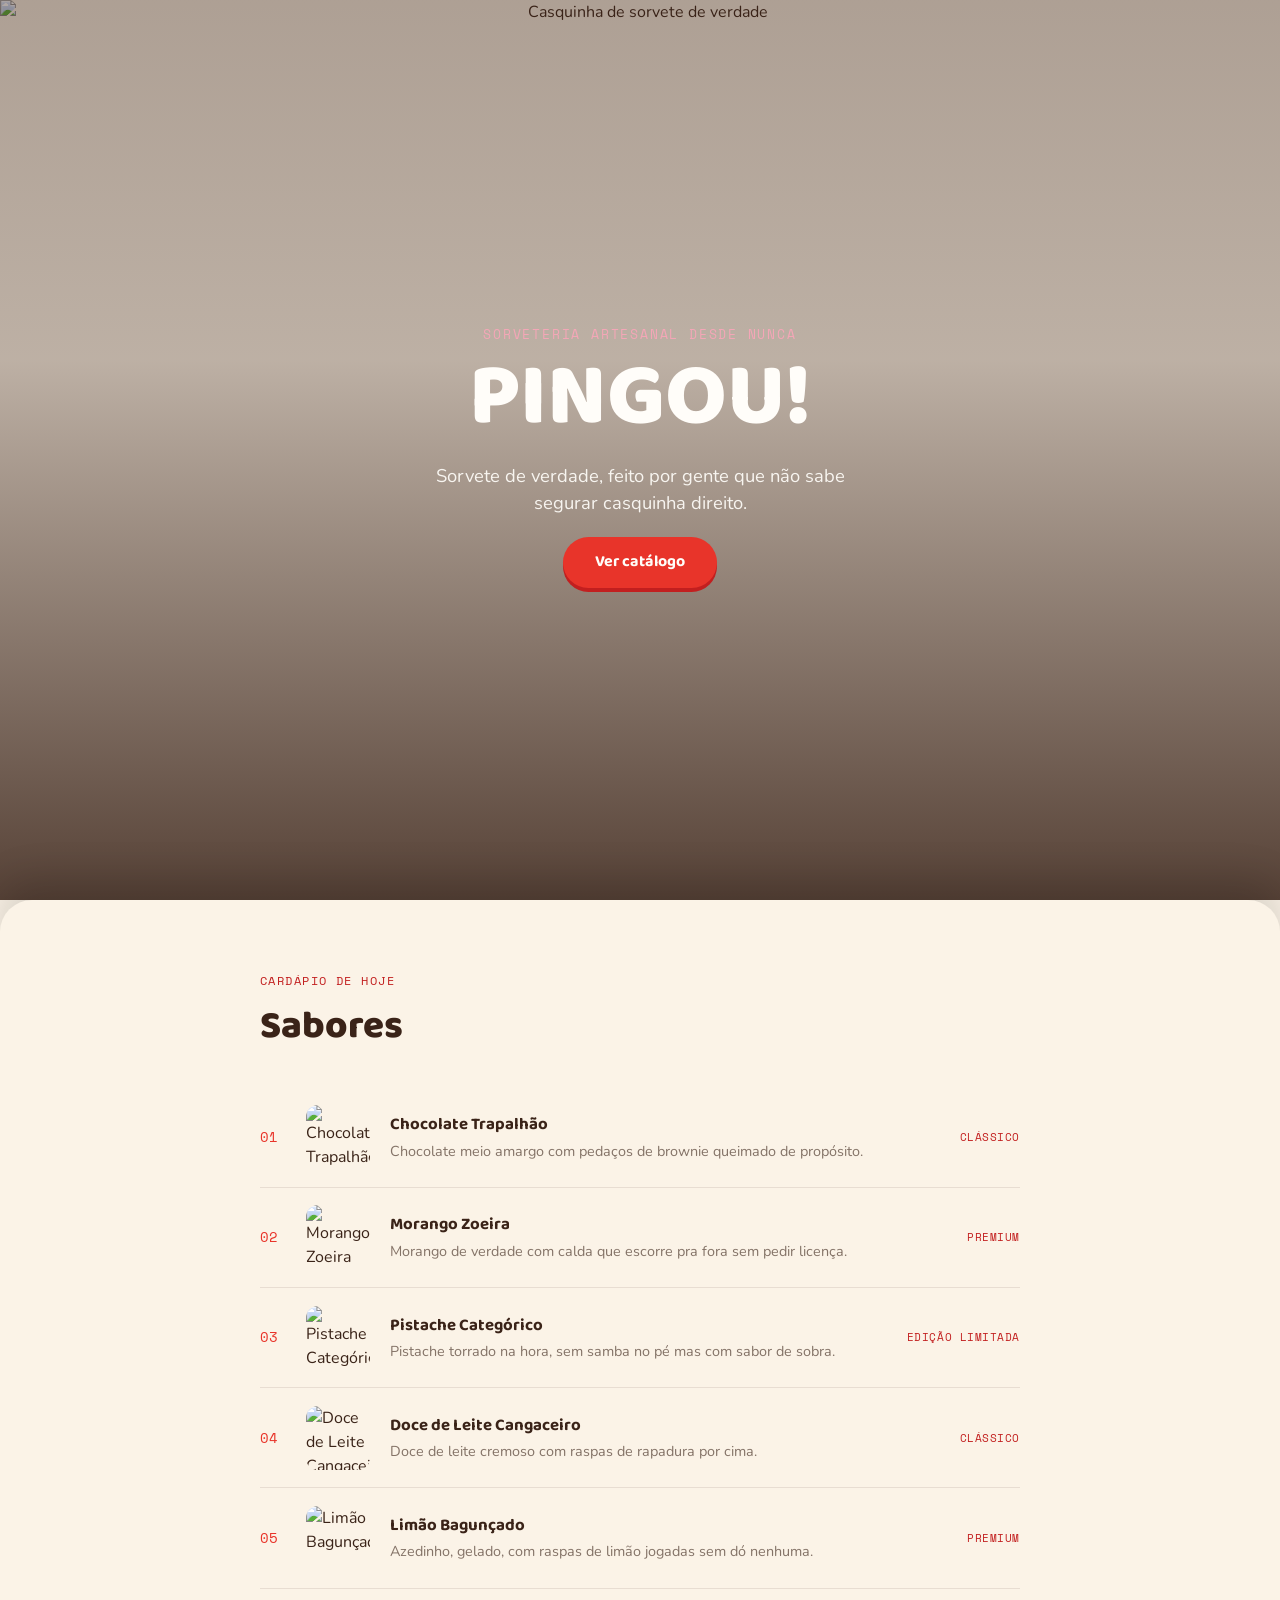
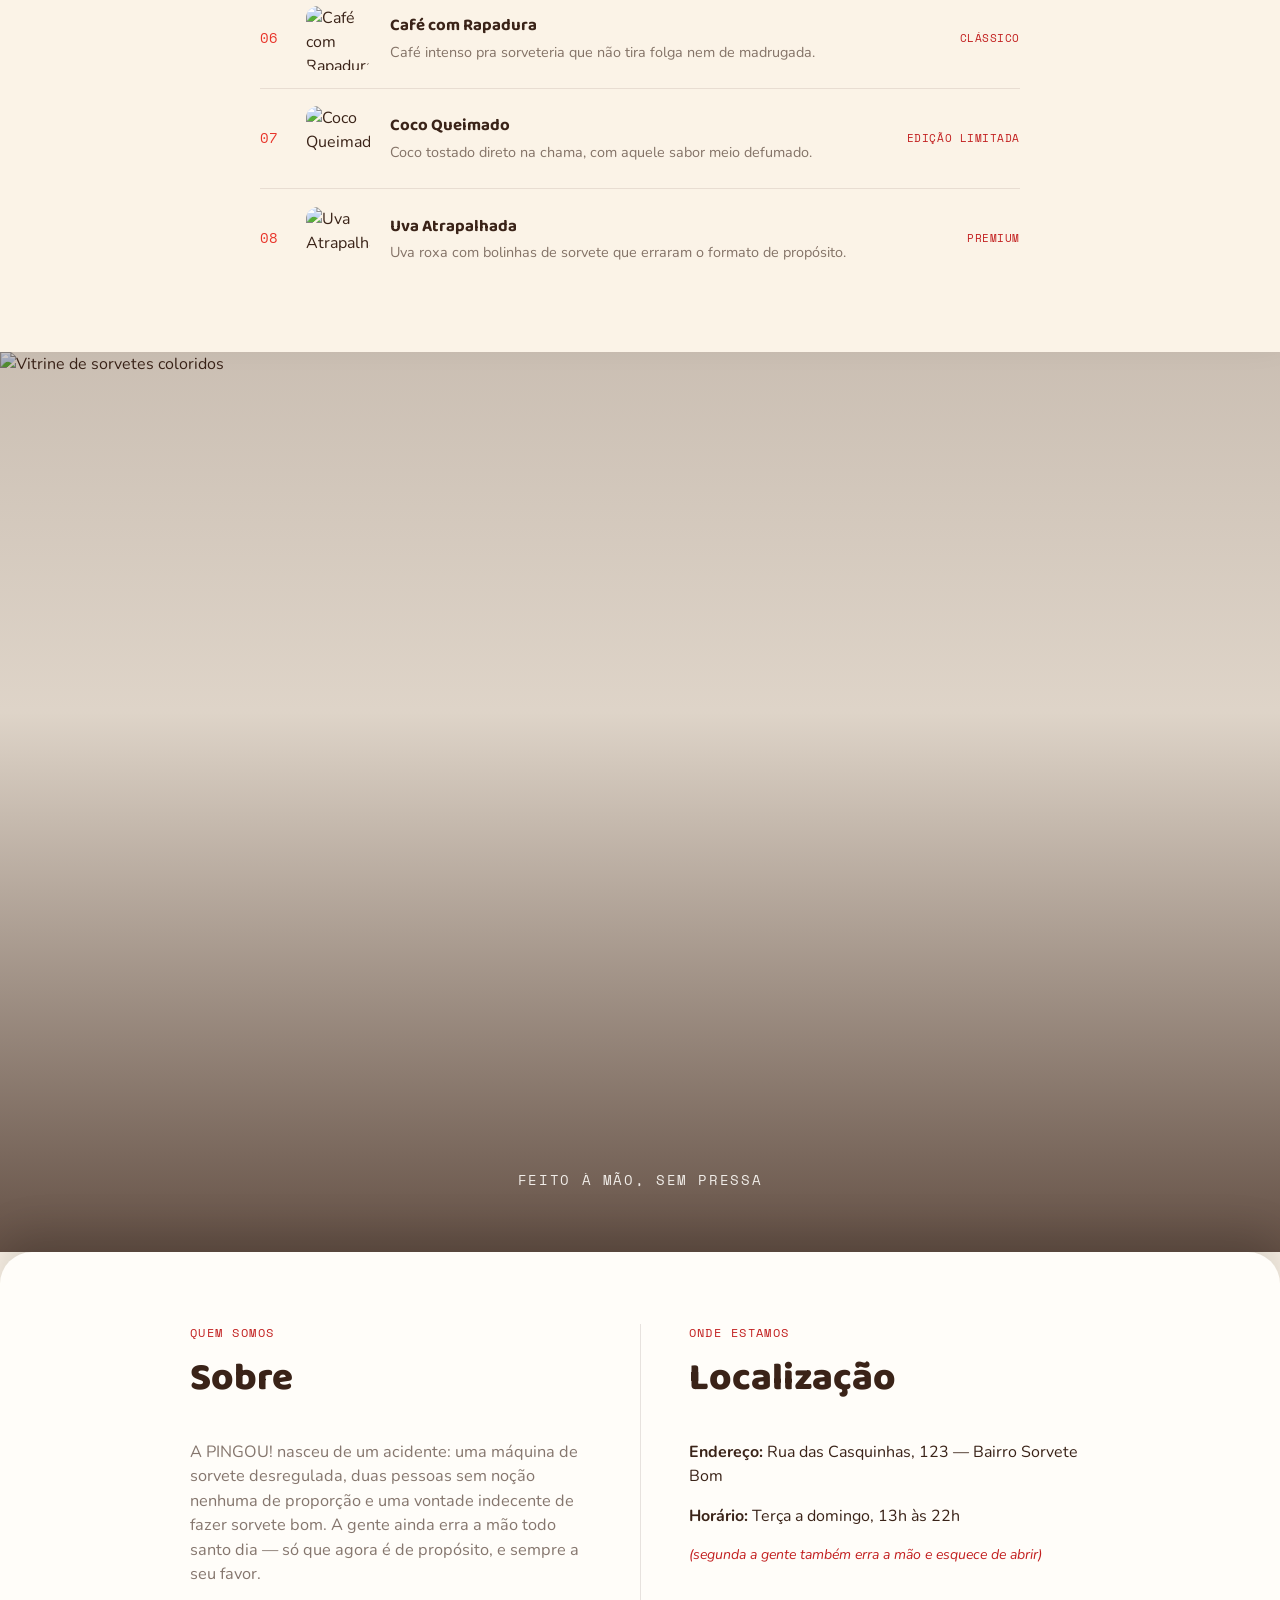
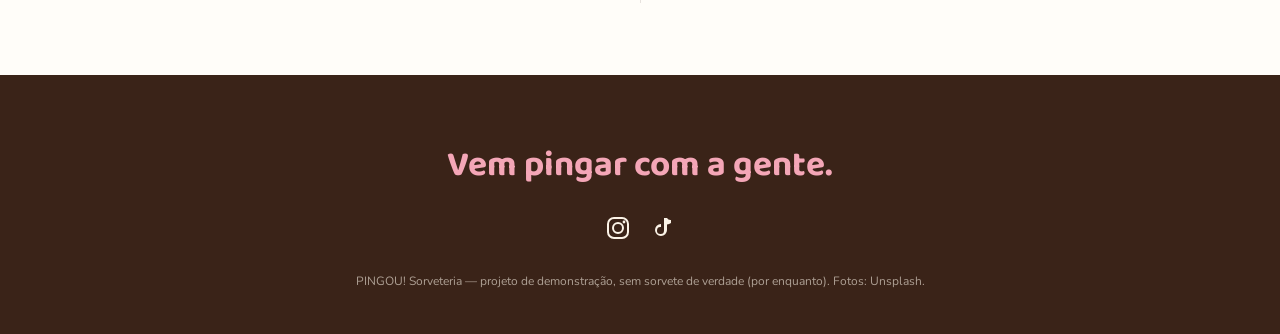
==== v2/index.html @ 987e35c5 "feat: build PINGOU! catalog v2 minimalist landing page Adds a second, more minimalist landing page i" ====
<!DOCTYPE html>
<html lang="pt-BR">
<head>
<meta charset="UTF-8">
<meta name="viewport" content="width=device-width, initial-scale=1.0">
<title>PINGOU! — Catálogo</title>
<link rel="preconnect" href="https://fonts.googleapis.com">
<link rel="preconnect" href="https://fonts.gstatic.com" crossorigin>
<link href="https://fonts.googleapis.com/css2?family=Baloo+2:wght@600;700;800&family=Nunito:wght@400;600;700;800&family=Space+Mono:wght@400;700&display=swap" rel="stylesheet">
<link rel="stylesheet" href="style.css">
</head>
<body>

<section class="hero" id="hero">
  <img class="hero__bg" src="https://images.unsplash.com/photo-1746283209293-73a04e08b3ff?w=1600&q=70&auto=format&fit=crop" alt="Casquinha de sorvete de verdade" loading="eager">
  <div class="hero__overlay" aria-hidden="true"></div>
  <div class="hero__inner">
    <p class="hero__eyebrow">sorveteria artesanal desde nunca</p>
    <h1 class="hero__wordmark">PINGOU!</h1>
    <p class="hero__tagline">Sorvete de verdade, feito por gente que não sabe segurar casquinha direito.</p>
    <a href="#catalogo" class="btn btn--cta">Ver catálogo</a>
  </div>
</section>

<section class="catalogo" id="catalogo">
  <div class="catalogo__inner">
    <p class="section-eyebrow">cardápio de hoje</p>
    <h2 class="section-title">Sabores</h2>
    <ul class="catalogo__list">
      <li class="catalogo__item">
        <span class="catalogo__num">01</span>
        <div class="catalogo__photo"><img src="https://images.unsplash.com/photo-1569429378981-f4c5ba689a9a?w=200&q=65&auto=format&fit=crop" alt="Chocolate Trapalhão" loading="lazy"></div>
        <div class="catalogo__text">
          <h3 class="catalogo__name">Chocolate Trapalhão</h3>
          <p class="catalogo__desc">Chocolate meio amargo com pedaços de brownie queimado de propósito.</p>
        </div>
        <span class="catalogo__tag">clássico</span>
      </li>
      <li class="catalogo__item">
        <span class="catalogo__num">02</span>
        <div class="catalogo__photo"><img src="https://images.unsplash.com/photo-1532678465554-94846274c297?w=200&q=65&auto=format&fit=crop" alt="Morango Zoeira" loading="lazy"></div>
        <div class="catalogo__text">
          <h3 class="catalogo__name">Morango Zoeira</h3>
          <p class="catalogo__desc">Morango de verdade com calda que escorre pra fora sem pedir licença.</p>
        </div>
        <span class="catalogo__tag">premium</span>
      </li>
      <li class="catalogo__item">
        <span class="catalogo__num">03</span>
        <div class="catalogo__photo"><img src="https://images.unsplash.com/photo-1567206563064-6f60f40a2b57?w=200&q=65&auto=format&fit=crop" alt="Pistache Categórico" loading="lazy"></div>
        <div class="catalogo__text">
          <h3 class="catalogo__name">Pistache Categórico</h3>
          <p class="catalogo__desc">Pistache torrado na hora, sem samba no pé mas com sabor de sobra.</p>
        </div>
        <span class="catalogo__tag">edição limitada</span>
      </li>
      <li class="catalogo__item">
        <span class="catalogo__num">04</span>
        <div class="catalogo__photo"><img src="https://images.unsplash.com/photo-1627373717516-0f4bb24c487d?w=200&q=65&auto=format&fit=crop" alt="Doce de Leite Cangaceiro" loading="lazy"></div>
        <div class="catalogo__text">
          <h3 class="catalogo__name">Doce de Leite Cangaceiro</h3>
          <p class="catalogo__desc">Doce de leite cremoso com raspas de rapadura por cima.</p>
        </div>
        <span class="catalogo__tag">clássico</span>
      </li>
      <li class="catalogo__item">
        <span class="catalogo__num">05</span>
        <div class="catalogo__photo"><img src="https://images.unsplash.com/photo-1744303858617-3c8b736af835?w=200&q=65&auto=format&fit=crop" alt="Limão Bagunçado" loading="lazy"></div>
        <div class="catalogo__text">
          <h3 class="catalogo__name">Limão Bagunçado</h3>
          <p class="catalogo__desc">Azedinho, gelado, com raspas de limão jogadas sem dó nenhuma.</p>
        </div>
        <span class="catalogo__tag">premium</span>
      </li>
      <li class="catalogo__item">
        <span class="catalogo__num">06</span>
        <div class="catalogo__photo"><img src="https://images.unsplash.com/photo-1569429378981-f4c5ba689a9a?w=200&q=65&auto=format&fit=crop" alt="Café com Rapadura" loading="lazy"></div>
        <div class="catalogo__text">
          <h3 class="catalogo__name">Café com Rapadura</h3>
          <p class="catalogo__desc">Café intenso pra sorveteria que não tira folga nem de madrugada.</p>
        </div>
        <span class="catalogo__tag">clássico</span>
      </li>
      <li class="catalogo__item">
        <span class="catalogo__num">07</span>
        <div class="catalogo__photo"><img src="https://images.unsplash.com/photo-1627373717516-0f4bb24c487d?w=200&q=65&auto=format&fit=crop" alt="Coco Queimado" loading="lazy"></div>
        <div class="catalogo__text">
          <h3 class="catalogo__name">Coco Queimado</h3>
          <p class="catalogo__desc">Coco tostado direto na chama, com aquele sabor meio defumado.</p>
        </div>
        <span class="catalogo__tag">edição limitada</span>
      </li>
      <li class="catalogo__item">
        <span class="catalogo__num">08</span>
        <div class="catalogo__photo"><img src="https://images.unsplash.com/photo-1532678465554-94846274c297?w=200&q=65&auto=format&fit=crop" alt="Uva Atrapalhada" loading="lazy"></div>
        <div class="catalogo__text">
          <h3 class="catalogo__name">Uva Atrapalhada</h3>
          <p class="catalogo__desc">Uva roxa com bolinhas de sorvete que erraram o formato de propósito.</p>
        </div>
        <span class="catalogo__tag">premium</span>
      </li>
    </ul>
  </div>
</section>

<section class="chapter-bg" id="chapterB">
  <img class="chapter-bg__bg" src="https://images.unsplash.com/photo-1567206563064-6f60f40a2b57?w=1600&q=70&auto=format&fit=crop" alt="Vitrine de sorvetes coloridos" loading="lazy">
  <div class="chapter-bg__overlay" aria-hidden="true"></div>
  <p class="chapter-bg__caption">feito à mão, sem pressa</p>
</section>

<section class="sobre" id="sobre">
  <div class="sobre__inner">
    <div class="sobre__col">
      <p class="section-eyebrow">quem somos</p>
      <h2 class="section-title">Sobre</h2>
      <p class="sobre__texto">A PINGOU! nasceu de um acidente: uma máquina de sorvete desregulada, duas pessoas sem noção nenhuma de proporção e uma vontade indecente de fazer sorvete bom. A gente ainda erra a mão todo santo dia — só que agora é de propósito, e sempre a seu favor.</p>
    </div>
    <div class="sobre__col sobre__col--divider">
      <p class="section-eyebrow">onde estamos</p>
      <h2 class="section-title">Localização</h2>
      <p><strong>Endereço:</strong> Rua das Casquinhas, 123 — Bairro Sorvete Bom</p>
      <p><strong>Horário:</strong> Terça a domingo, 13h às 22h</p>
      <p class="sobre__nota">(segunda a gente também erra a mão e esquece de abrir)</p>
    </div>
  </div>
</section>

<footer class="rodape" id="contato">
  <p class="rodape__cta">Vem pingar com a gente.</p>
  <div class="rodape__social">
    <a href="#" class="rodape__icon" aria-label="Instagram">
      <svg viewBox="0 0 24 24" width="24" height="24"><rect x="2" y="2" width="20" height="20" rx="6" fill="none" stroke="currentColor" stroke-width="2"/><circle cx="12" cy="12" r="5" fill="none" stroke="currentColor" stroke-width="2"/><circle cx="18" cy="6" r="1.4" fill="currentColor"/></svg>
    </a>
    <a href="#" class="rodape__icon" aria-label="TikTok">
      <svg viewBox="0 0 24 24" width="24" height="24"><path d="M14 2v12.5a3.5 3.5 0 1 1-3-3.46V8a6 6 0 1 0 6 6V8.5a6.5 6.5 0 0 0 4-1.5V4a4 4 0 0 1-4-2h-3z" fill="currentColor"/></svg>
    </a>
  </div>
  <p class="rodape__fine">PINGOU! Sorveteria — projeto de demonstração, sem sorvete de verdade (por enquanto). Fotos: Unsplash.</p>
</footer>

<script src="https://cdnjs.cloudflare.com/ajax/libs/gsap/3.12.5/gsap.min.js"></script>
<script src="https://cdnjs.cloudflare.com/ajax/libs/gsap/3.12.5/ScrollTrigger.min.js"></script>
<script src="script.js"></script>
</body>
</html>
---- v2/style.css ----
*, *::before, *::after { box-sizing: border-box; }
html { scroll-behavior: smooth; }
body {
  margin: 0;
  background: var(--cream);
  color: var(--choc);
  font-family: var(--font-body);
  font-size: 16px;
  line-height: 1.5;
  overflow-x: hidden;
}
img, svg { max-width: 100%; display: block; }

:root {
  --cream: #FBF3E7;
  --white: #FFFDF9;
  --cherry: #E8342A;
  --cherry-dark: #C21F1F;
  --choc: #3A2318;
  --choc-soft: rgba(58, 35, 24, 0.62);
  --strawberry: #F4A6B7;
  --font-display: 'Baloo 2', sans-serif;
  --font-body: 'Nunito', sans-serif;
  --font-mono: 'Space Mono', monospace;
}

.section-eyebrow {
  font-family: var(--font-mono);
  text-transform: uppercase;
  letter-spacing: 0.12em;
  font-size: 0.75rem;
  color: var(--cherry-dark);
  margin: 0 0 0.5rem;
}
.section-title {
  font-family: var(--font-display);
  font-weight: 800;
  font-size: clamp(1.6rem, 3.4vw, 2.4rem);
  color: var(--choc);
  margin: 0 0 2rem;
}

.btn {
  display: inline-block;
  font-family: var(--font-display);
  font-weight: 700;
  text-decoration: none;
  border-radius: 999px;
  padding: 0.85rem 2rem;
  cursor: pointer;
  border: none;
}
.btn--cta {
  background: var(--cherry);
  color: var(--white);
  box-shadow: 0 4px 0 var(--cherry-dark);
}

@media (prefers-reduced-motion: reduce) {
  * { animation: none !important; transition: none !important; }
}

.hero {
  position: relative;
  height: 100vh;
  min-height: 560px;
  overflow: hidden;
  display: flex;
  align-items: center;
  justify-content: center;
  text-align: center;
  z-index: 0;
}
.hero__bg {
  position: absolute;
  inset: 0;
  width: 100%;
  height: 100%;
  object-fit: cover;
}
.hero__overlay {
  position: absolute;
  inset: 0;
  background: linear-gradient(180deg, rgba(58,35,24,0.4) 0%, rgba(58,35,24,0.32) 40%, rgba(58,35,24,0.85) 100%);
  z-index: 1;
}
.hero__inner {
  position: relative;
  z-index: 2;
  max-width: 600px;
  padding: 0 1.5rem;
  color: var(--white);
}
.hero__eyebrow {
  font-family: var(--font-mono);
  text-transform: uppercase;
  letter-spacing: 0.14em;
  font-size: 0.8rem;
  color: var(--strawberry);
  margin-bottom: 0.6rem;
}
.hero__wordmark {
  font-family: var(--font-display);
  font-weight: 800;
  font-size: clamp(3rem, 10vw, 5.5rem);
  margin: 0;
  line-height: 1;
}
.hero__tagline {
  font-size: clamp(1rem, 2vw, 1.15rem);
  max-width: 440px;
  margin: 1.25rem auto;
  opacity: 0.92;
}

.catalogo {
  position: relative;
  z-index: 1;
  background: var(--cream);
  border-radius: 32px 32px 0 0;
  padding: 4.5rem 1.5rem 4rem;
  box-shadow: 0 -20px 40px rgba(0,0,0,0.15);
}
.catalogo__inner { max-width: 760px; margin: 0 auto; }
.catalogo__list { list-style: none; margin: 0; padding: 0; }
.catalogo__item {
  display: flex;
  align-items: center;
  gap: 1.25rem;
  padding: 1.1rem 0;
  border-bottom: 1px solid rgba(58,35,24,0.1);
  transition: background 0.25s ease;
}
.catalogo__item:last-child { border-bottom: none; }
.catalogo__item:hover { background: rgba(232,52,42,0.045); }
.catalogo__num {
  font-family: var(--font-mono);
  color: var(--cherry);
  font-size: 0.85rem;
  width: 1.6rem;
  flex-shrink: 0;
}
.catalogo__photo {
  width: 64px;
  height: 64px;
  border-radius: 12px;
  overflow: hidden;
  flex-shrink: 0;
}
.catalogo__photo img {
  width: 100%;
  height: 100%;
  object-fit: cover;
  transition: transform 0.35s ease;
}
.catalogo__item:hover .catalogo__photo img { transform: scale(1.08); }
.catalogo__text { flex: 1 1 auto; min-width: 0; }
.catalogo__name {
  font-family: var(--font-display);
  font-weight: 700;
  font-size: 1.05rem;
  margin: 0 0 0.2rem;
  color: var(--choc);
}
.catalogo__desc {
  font-size: 0.9rem;
  margin: 0;
  color: var(--choc-soft);
  overflow: hidden;
  text-overflow: ellipsis;
  white-space: nowrap;
}
.catalogo__tag {
  font-family: var(--font-mono);
  font-size: 0.68rem;
  text-transform: uppercase;
  letter-spacing: 0.05em;
  color: var(--cherry-dark);
  flex-shrink: 0;
}

.chapter-bg {
  position: relative;
  height: 100vh;
  min-height: 480px;
  overflow: hidden;
  z-index: 0;
  display: flex;
  align-items: flex-end;
  justify-content: center;
}
.chapter-bg__bg {
  position: absolute;
  inset: 0;
  width: 100%;
  height: 100%;
  object-fit: cover;
}
.chapter-bg__overlay {
  position: absolute;
  inset: 0;
  background: linear-gradient(180deg, rgba(58,35,24,0.25) 0%, rgba(58,35,24,0.15) 40%, rgba(58,35,24,0.78) 100%);
  z-index: 1;
}
.chapter-bg__caption {
  position: relative;
  z-index: 2;
  color: var(--white);
  font-family: var(--font-mono);
  text-transform: uppercase;
  letter-spacing: 0.12em;
  font-size: 0.85rem;
  padding-bottom: 3rem;
  opacity: 0.9;
}

.sobre {
  position: relative;
  z-index: 1;
  background: var(--white);
  border-radius: 32px 32px 0 0;
  padding: 4.5rem 1.5rem;
  box-shadow: 0 -20px 40px rgba(0,0,0,0.15);
}
.sobre__inner {
  max-width: 900px;
  margin: 0 auto;
  display: flex;
  gap: 3rem;
  text-align: left;
}
.sobre__col { flex: 1 1 0; }
.sobre__col--divider {
  border-left: 1px solid rgba(58,35,24,0.12);
  padding-left: 3rem;
}
.sobre__texto { font-size: 1.02rem; color: var(--choc-soft); }
.sobre__nota { font-style: italic; color: var(--cherry-dark); font-size: 0.88rem; }

@media (max-width: 700px) {
  .sobre__inner { flex-direction: column; }
  .sobre__col--divider {
    border-left: none;
    border-top: 1px solid rgba(58,35,24,0.12);
    padding-left: 0;
    padding-top: 2rem;
  }
  .catalogo__desc { white-space: normal; }
}

.rodape {
  position: relative;
  z-index: 1;
  background: var(--choc);
  color: var(--cream);
  text-align: center;
  padding: 4rem 1.5rem 2rem;
}
.rodape__cta {
  font-family: var(--font-display);
  font-weight: 700;
  font-size: clamp(1.5rem, 3vw, 2.2rem);
  color: var(--strawberry);
  margin: 0;
}
.rodape__social { display: flex; justify-content: center; gap: 1.25rem; margin: 1.5rem 0; }
.rodape__icon { color: var(--cream); }
.rodape__fine { font-size: 0.75rem; opacity: 0.6; margin-top: 2rem; }
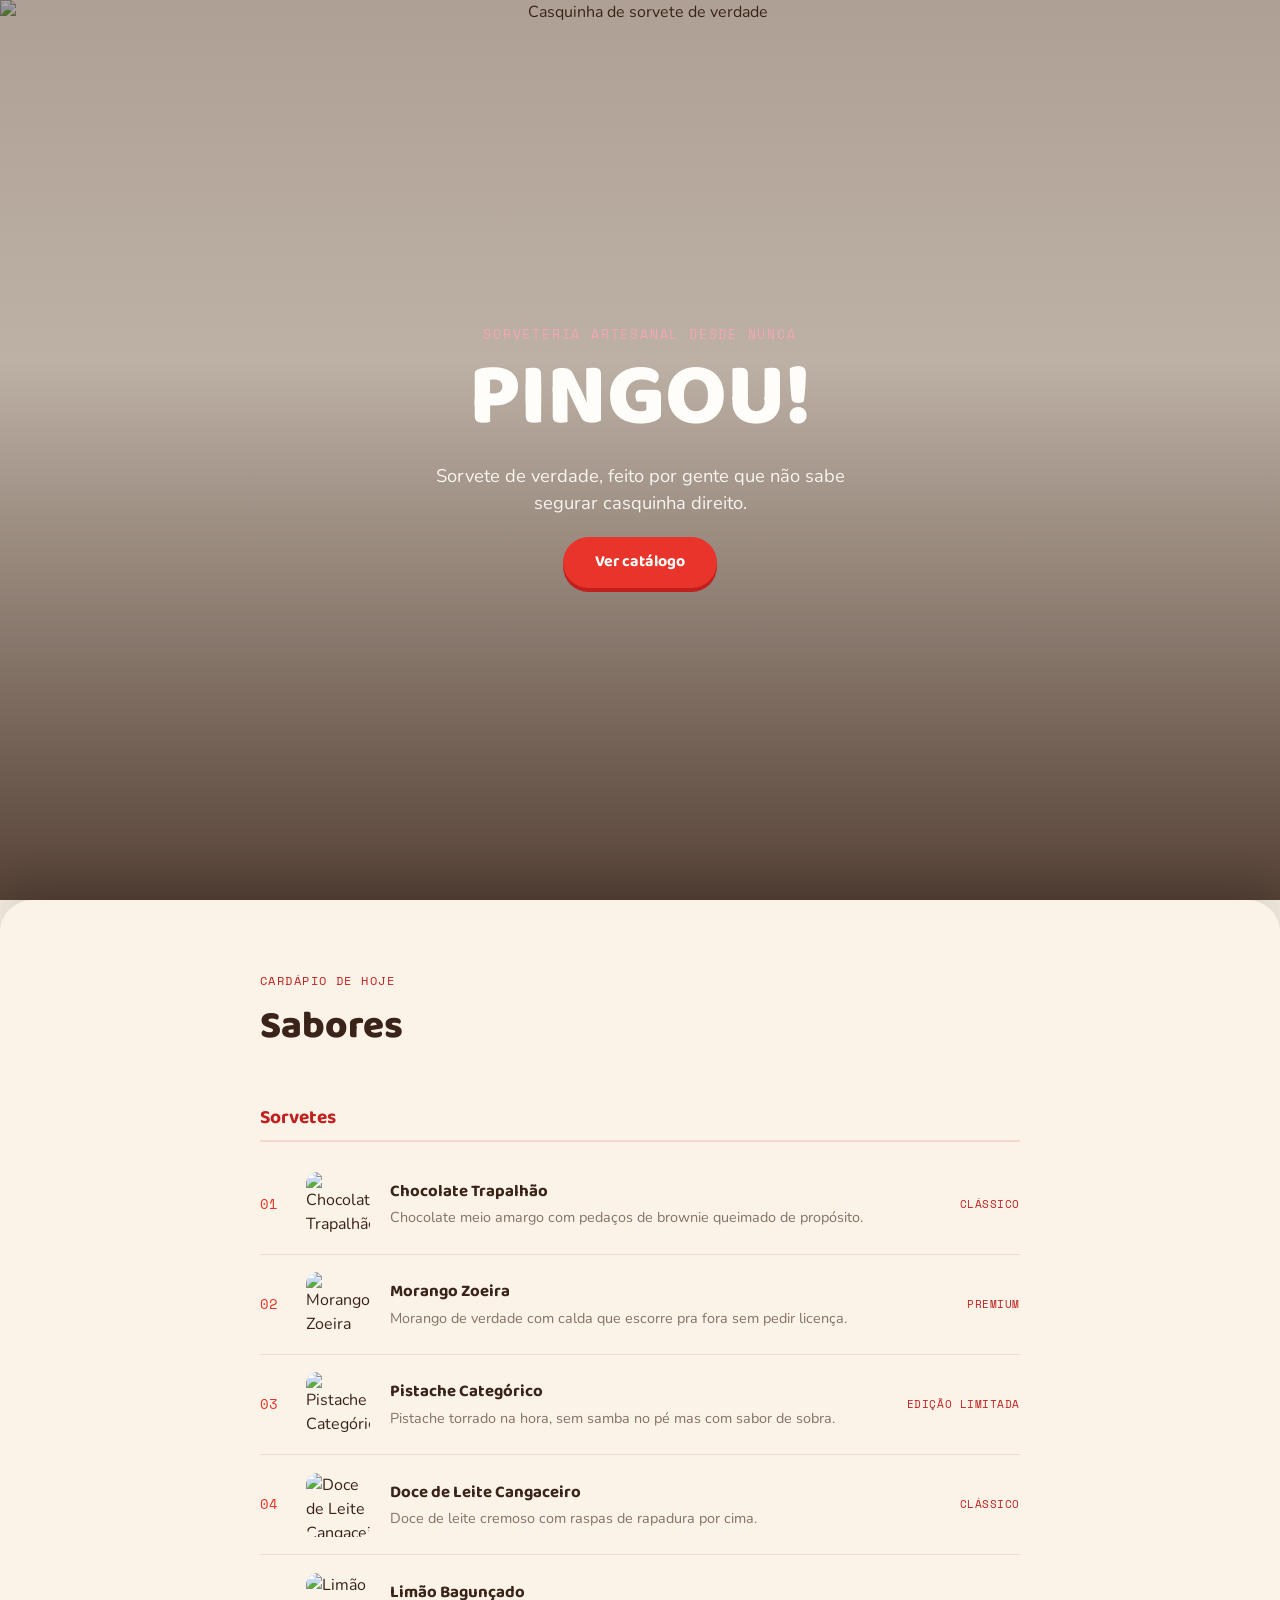
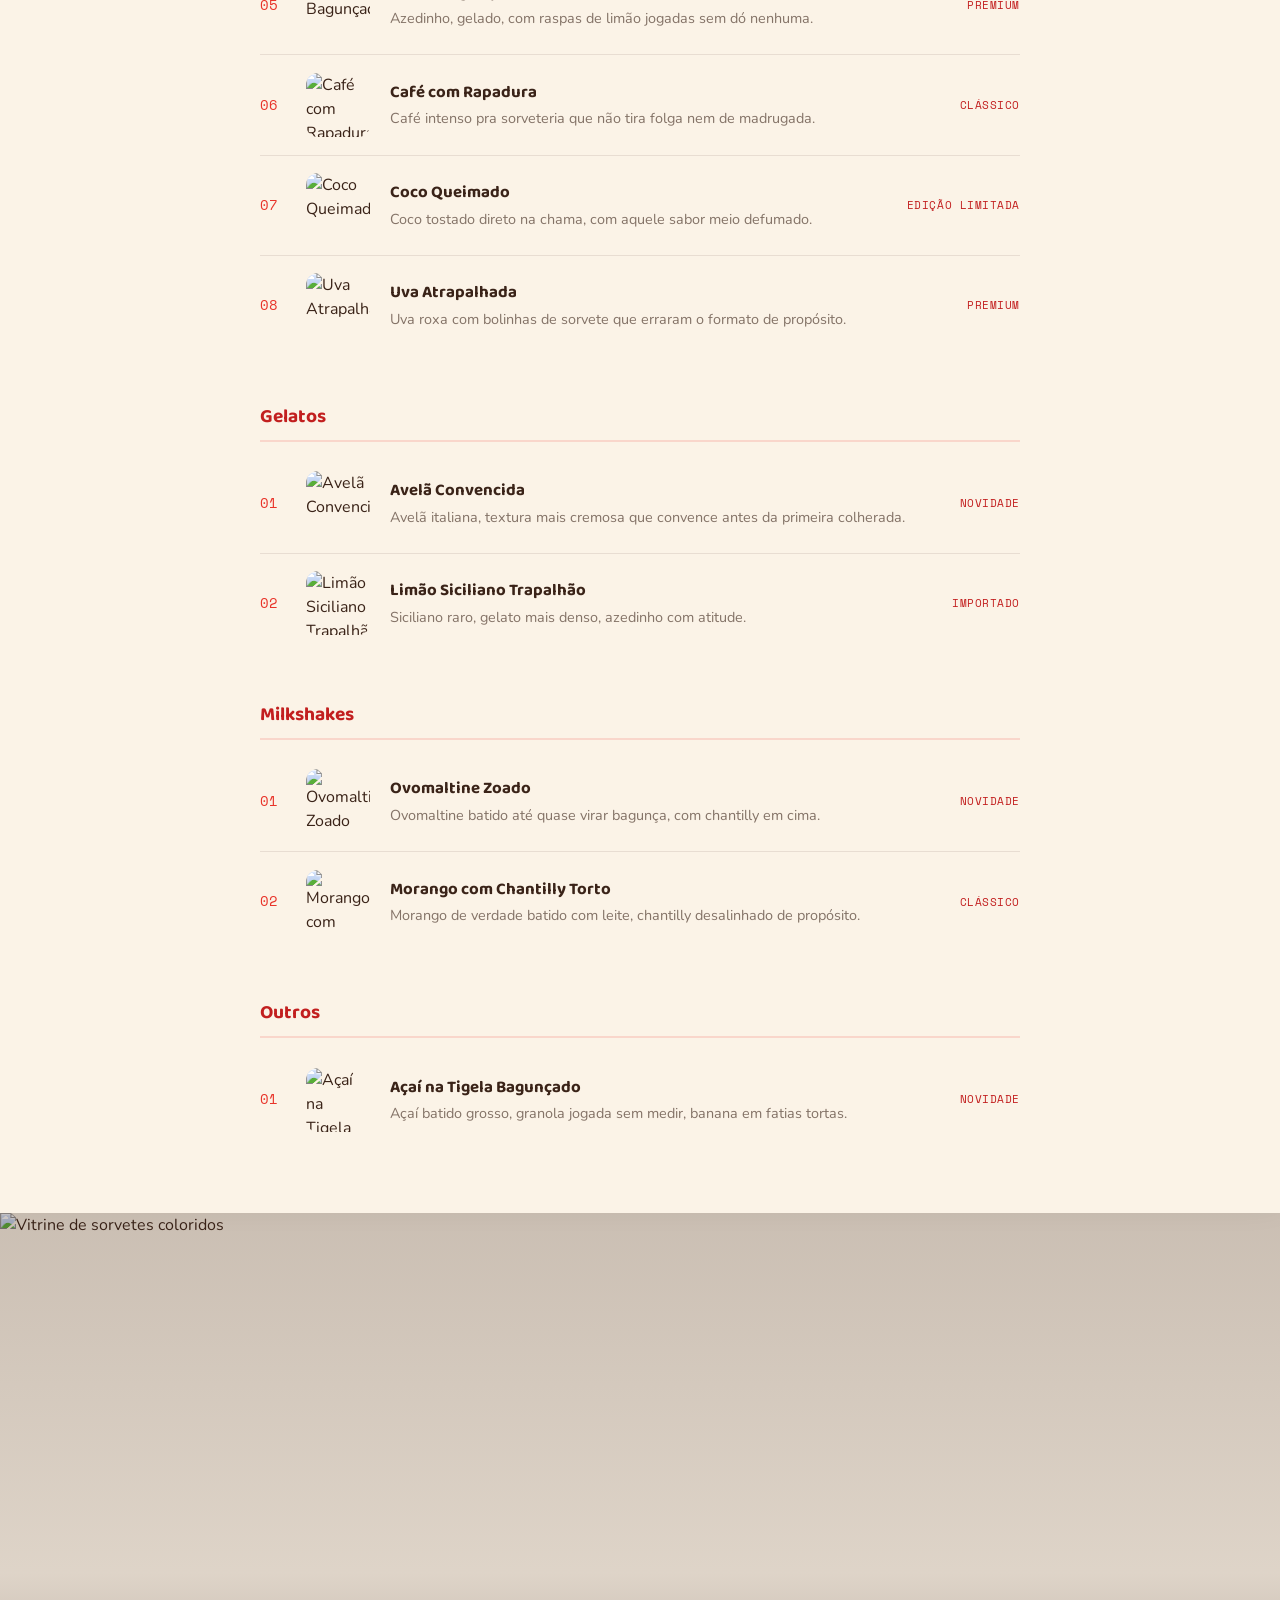
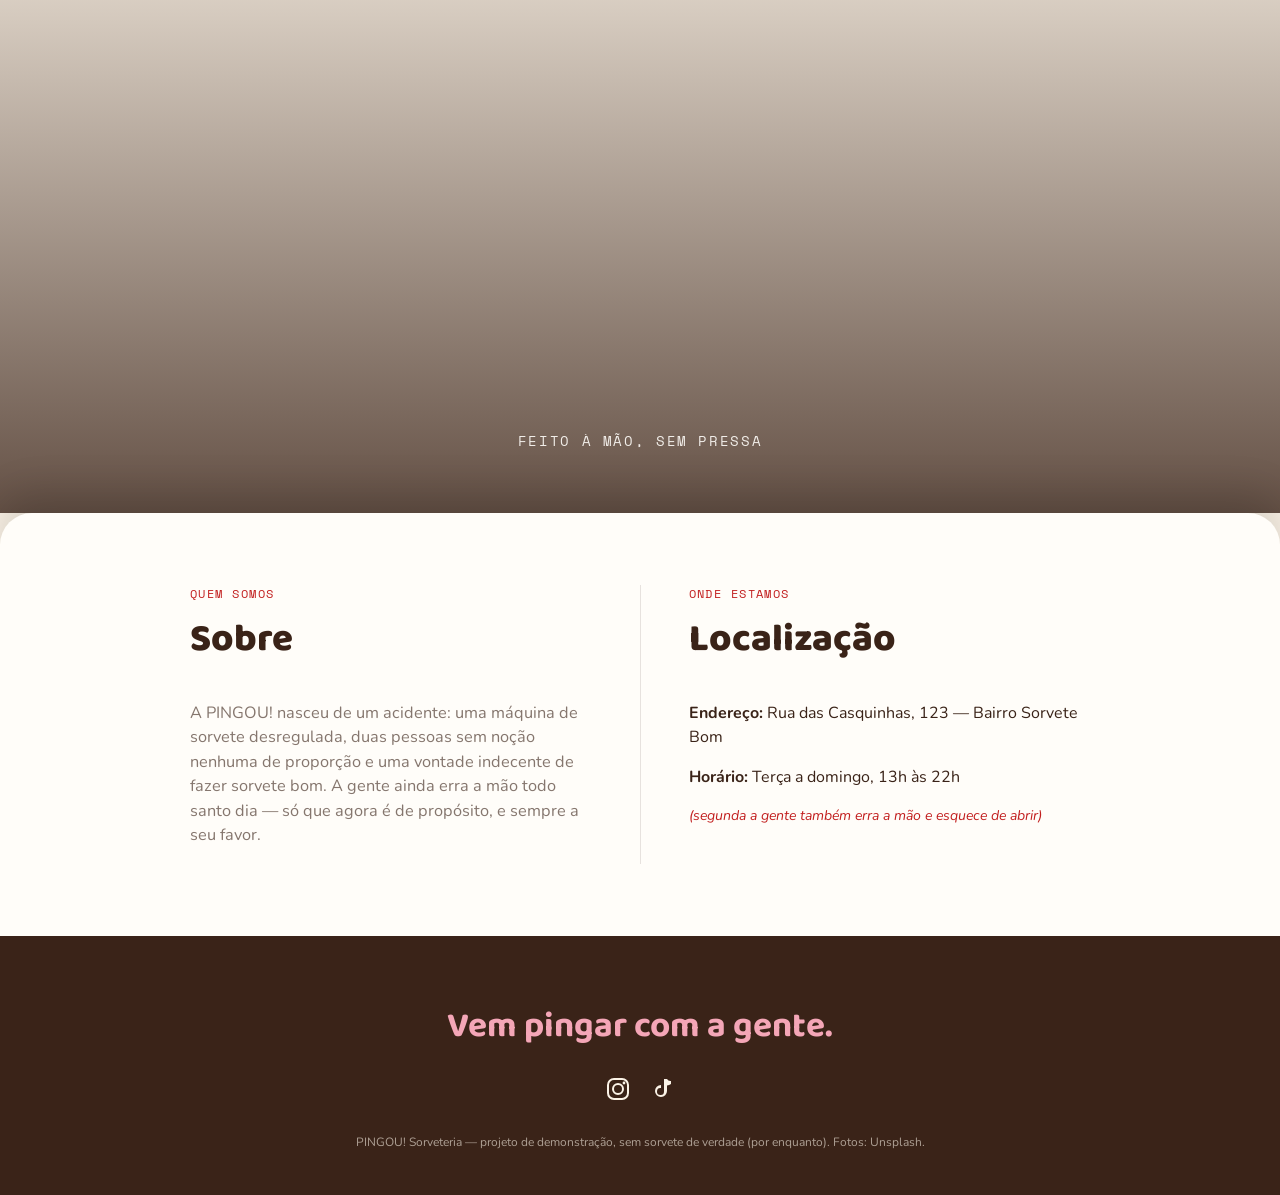
==== commit dd9acc55: "feat: split PINGOU! v2 catalog into sorvetes/gelatos/milkshakes/outros Adds category sub-sections to" ====
--- a/v2/index.html
+++ b/v2/index.html
@@ -26,80 +26,147 @@
   <div class="catalogo__inner">
     <p class="section-eyebrow">cardápio de hoje</p>
     <h2 class="section-title">Sabores</h2>
-    <ul class="catalogo__list">
-      <li class="catalogo__item">
-        <span class="catalogo__num">01</span>
-        <div class="catalogo__photo"><img src="https://images.unsplash.com/photo-1569429378981-f4c5ba689a9a?w=200&q=65&auto=format&fit=crop" alt="Chocolate Trapalhão" loading="lazy"></div>
-        <div class="catalogo__text">
-          <h3 class="catalogo__name">Chocolate Trapalhão</h3>
-          <p class="catalogo__desc">Chocolate meio amargo com pedaços de brownie queimado de propósito.</p>
-        </div>
-        <span class="catalogo__tag">clássico</span>
-      </li>
-      <li class="catalogo__item">
-        <span class="catalogo__num">02</span>
-        <div class="catalogo__photo"><img src="https://images.unsplash.com/photo-1532678465554-94846274c297?w=200&q=65&auto=format&fit=crop" alt="Morango Zoeira" loading="lazy"></div>
-        <div class="catalogo__text">
-          <h3 class="catalogo__name">Morango Zoeira</h3>
-          <p class="catalogo__desc">Morango de verdade com calda que escorre pra fora sem pedir licença.</p>
-        </div>
-        <span class="catalogo__tag">premium</span>
-      </li>
-      <li class="catalogo__item">
-        <span class="catalogo__num">03</span>
-        <div class="catalogo__photo"><img src="https://images.unsplash.com/photo-1567206563064-6f60f40a2b57?w=200&q=65&auto=format&fit=crop" alt="Pistache Categórico" loading="lazy"></div>
-        <div class="catalogo__text">
-          <h3 class="catalogo__name">Pistache Categórico</h3>
-          <p class="catalogo__desc">Pistache torrado na hora, sem samba no pé mas com sabor de sobra.</p>
-        </div>
-        <span class="catalogo__tag">edição limitada</span>
-      </li>
-      <li class="catalogo__item">
-        <span class="catalogo__num">04</span>
-        <div class="catalogo__photo"><img src="https://images.unsplash.com/photo-1627373717516-0f4bb24c487d?w=200&q=65&auto=format&fit=crop" alt="Doce de Leite Cangaceiro" loading="lazy"></div>
-        <div class="catalogo__text">
-          <h3 class="catalogo__name">Doce de Leite Cangaceiro</h3>
-          <p class="catalogo__desc">Doce de leite cremoso com raspas de rapadura por cima.</p>
-        </div>
-        <span class="catalogo__tag">clássico</span>
-      </li>
-      <li class="catalogo__item">
-        <span class="catalogo__num">05</span>
-        <div class="catalogo__photo"><img src="https://images.unsplash.com/photo-1744303858617-3c8b736af835?w=200&q=65&auto=format&fit=crop" alt="Limão Bagunçado" loading="lazy"></div>
-        <div class="catalogo__text">
-          <h3 class="catalogo__name">Limão Bagunçado</h3>
-          <p class="catalogo__desc">Azedinho, gelado, com raspas de limão jogadas sem dó nenhuma.</p>
-        </div>
-        <span class="catalogo__tag">premium</span>
-      </li>
-      <li class="catalogo__item">
-        <span class="catalogo__num">06</span>
-        <div class="catalogo__photo"><img src="https://images.unsplash.com/photo-1569429378981-f4c5ba689a9a?w=200&q=65&auto=format&fit=crop" alt="Café com Rapadura" loading="lazy"></div>
-        <div class="catalogo__text">
-          <h3 class="catalogo__name">Café com Rapadura</h3>
-          <p class="catalogo__desc">Café intenso pra sorveteria que não tira folga nem de madrugada.</p>
-        </div>
-        <span class="catalogo__tag">clássico</span>
-      </li>
-      <li class="catalogo__item">
-        <span class="catalogo__num">07</span>
-        <div class="catalogo__photo"><img src="https://images.unsplash.com/photo-1627373717516-0f4bb24c487d?w=200&q=65&auto=format&fit=crop" alt="Coco Queimado" loading="lazy"></div>
-        <div class="catalogo__text">
-          <h3 class="catalogo__name">Coco Queimado</h3>
-          <p class="catalogo__desc">Coco tostado direto na chama, com aquele sabor meio defumado.</p>
-        </div>
-        <span class="catalogo__tag">edição limitada</span>
-      </li>
-      <li class="catalogo__item">
-        <span class="catalogo__num">08</span>
-        <div class="catalogo__photo"><img src="https://images.unsplash.com/photo-1532678465554-94846274c297?w=200&q=65&auto=format&fit=crop" alt="Uva Atrapalhada" loading="lazy"></div>
-        <div class="catalogo__text">
-          <h3 class="catalogo__name">Uva Atrapalhada</h3>
-          <p class="catalogo__desc">Uva roxa com bolinhas de sorvete que erraram o formato de propósito.</p>
-        </div>
-        <span class="catalogo__tag">premium</span>
-      </li>
-    </ul>
+
+    <div class="catalogo__categoria">
+      <h3 class="catalogo__categoria-title">Sorvetes</h3>
+      <ul class="catalogo__list">
+        <li class="catalogo__item">
+          <span class="catalogo__num">01</span>
+          <div class="catalogo__photo"><img src="https://images.unsplash.com/photo-1569429378981-f4c5ba689a9a?w=200&q=65&auto=format&fit=crop" alt="Chocolate Trapalhão" loading="lazy"></div>
+          <div class="catalogo__text">
+            <h4 class="catalogo__name">Chocolate Trapalhão</h4>
+            <p class="catalogo__desc">Chocolate meio amargo com pedaços de brownie queimado de propósito.</p>
+          </div>
+          <span class="catalogo__tag">clássico</span>
+        </li>
+        <li class="catalogo__item">
+          <span class="catalogo__num">02</span>
+          <div class="catalogo__photo"><img src="https://images.unsplash.com/photo-1532678465554-94846274c297?w=200&q=65&auto=format&fit=crop" alt="Morango Zoeira" loading="lazy"></div>
+          <div class="catalogo__text">
+            <h4 class="catalogo__name">Morango Zoeira</h4>
+            <p class="catalogo__desc">Morango de verdade com calda que escorre pra fora sem pedir licença.</p>
+          </div>
+          <span class="catalogo__tag">premium</span>
+        </li>
+        <li class="catalogo__item">
+          <span class="catalogo__num">03</span>
+          <div class="catalogo__photo"><img src="https://images.unsplash.com/photo-1567206563064-6f60f40a2b57?w=200&q=65&auto=format&fit=crop" alt="Pistache Categórico" loading="lazy"></div>
+          <div class="catalogo__text">
+            <h4 class="catalogo__name">Pistache Categórico</h4>
+            <p class="catalogo__desc">Pistache torrado na hora, sem samba no pé mas com sabor de sobra.</p>
+          </div>
+          <span class="catalogo__tag">edição limitada</span>
+        </li>
+        <li class="catalogo__item">
+          <span class="catalogo__num">04</span>
+          <div class="catalogo__photo"><img src="https://images.unsplash.com/photo-1627373717516-0f4bb24c487d?w=200&q=65&auto=format&fit=crop" alt="Doce de Leite Cangaceiro" loading="lazy"></div>
+          <div class="catalogo__text">
+            <h4 class="catalogo__name">Doce de Leite Cangaceiro</h4>
+            <p class="catalogo__desc">Doce de leite cremoso com raspas de rapadura por cima.</p>
+          </div>
+          <span class="catalogo__tag">clássico</span>
+        </li>
+        <li class="catalogo__item">
+          <span class="catalogo__num">05</span>
+          <div class="catalogo__photo"><img src="https://images.unsplash.com/photo-1744303858617-3c8b736af835?w=200&q=65&auto=format&fit=crop" alt="Limão Bagunçado" loading="lazy"></div>
+          <div class="catalogo__text">
+            <h4 class="catalogo__name">Limão Bagunçado</h4>
+            <p class="catalogo__desc">Azedinho, gelado, com raspas de limão jogadas sem dó nenhuma.</p>
+          </div>
+          <span class="catalogo__tag">premium</span>
+        </li>
+        <li class="catalogo__item">
+          <span class="catalogo__num">06</span>
+          <div class="catalogo__photo"><img src="https://images.unsplash.com/photo-1569429378981-f4c5ba689a9a?w=200&q=65&auto=format&fit=crop" alt="Café com Rapadura" loading="lazy"></div>
+          <div class="catalogo__text">
+            <h4 class="catalogo__name">Café com Rapadura</h4>
+            <p class="catalogo__desc">Café intenso pra sorveteria que não tira folga nem de madrugada.</p>
+          </div>
+          <span class="catalogo__tag">clássico</span>
+        </li>
+        <li class="catalogo__item">
+          <span class="catalogo__num">07</span>
+          <div class="catalogo__photo"><img src="https://images.unsplash.com/photo-1627373717516-0f4bb24c487d?w=200&q=65&auto=format&fit=crop" alt="Coco Queimado" loading="lazy"></div>
+          <div class="catalogo__text">
+            <h4 class="catalogo__name">Coco Queimado</h4>
+            <p class="catalogo__desc">Coco tostado direto na chama, com aquele sabor meio defumado.</p>
+          </div>
+          <span class="catalogo__tag">edição limitada</span>
+        </li>
+        <li class="catalogo__item">
+          <span class="catalogo__num">08</span>
+          <div class="catalogo__photo"><img src="https://images.unsplash.com/photo-1532678465554-94846274c297?w=200&q=65&auto=format&fit=crop" alt="Uva Atrapalhada" loading="lazy"></div>
+          <div class="catalogo__text">
+            <h4 class="catalogo__name">Uva Atrapalhada</h4>
+            <p class="catalogo__desc">Uva roxa com bolinhas de sorvete que erraram o formato de propósito.</p>
+          </div>
+          <span class="catalogo__tag">premium</span>
+        </li>
+      </ul>
+    </div>
+
+    <div class="catalogo__categoria">
+      <h3 class="catalogo__categoria-title">Gelatos</h3>
+      <ul class="catalogo__list">
+        <li class="catalogo__item">
+          <span class="catalogo__num">01</span>
+          <div class="catalogo__photo"><img src="https://images.unsplash.com/photo-1627373717516-0f4bb24c487d?w=200&q=65&auto=format&fit=crop" alt="Avelã Convencida" loading="lazy"></div>
+          <div class="catalogo__text">
+            <h4 class="catalogo__name">Avelã Convencida</h4>
+            <p class="catalogo__desc">Avelã italiana, textura mais cremosa que convence antes da primeira colherada.</p>
+          </div>
+          <span class="catalogo__tag">novidade</span>
+        </li>
+        <li class="catalogo__item">
+          <span class="catalogo__num">02</span>
+          <div class="catalogo__photo"><img src="https://images.unsplash.com/photo-1744303858617-3c8b736af835?w=200&q=65&auto=format&fit=crop" alt="Limão Siciliano Trapalhão" loading="lazy"></div>
+          <div class="catalogo__text">
+            <h4 class="catalogo__name">Limão Siciliano Trapalhão</h4>
+            <p class="catalogo__desc">Siciliano raro, gelato mais denso, azedinho com atitude.</p>
+          </div>
+          <span class="catalogo__tag">importado</span>
+        </li>
+      </ul>
+    </div>
+
+    <div class="catalogo__categoria">
+      <h3 class="catalogo__categoria-title">Milkshakes</h3>
+      <ul class="catalogo__list">
+        <li class="catalogo__item">
+          <span class="catalogo__num">01</span>
+          <div class="catalogo__photo"><img src="https://images.unsplash.com/photo-1569429378981-f4c5ba689a9a?w=200&q=65&auto=format&fit=crop" alt="Ovomaltine Zoado" loading="lazy"></div>
+          <div class="catalogo__text">
+            <h4 class="catalogo__name">Ovomaltine Zoado</h4>
+            <p class="catalogo__desc">Ovomaltine batido até quase virar bagunça, com chantilly em cima.</p>
+          </div>
+          <span class="catalogo__tag">novidade</span>
+        </li>
+        <li class="catalogo__item">
+          <span class="catalogo__num">02</span>
+          <div class="catalogo__photo"><img src="https://images.unsplash.com/photo-1532678465554-94846274c297?w=200&q=65&auto=format&fit=crop" alt="Morango com Chantilly Torto" loading="lazy"></div>
+          <div class="catalogo__text">
+            <h4 class="catalogo__name">Morango com Chantilly Torto</h4>
+            <p class="catalogo__desc">Morango de verdade batido com leite, chantilly desalinhado de propósito.</p>
+          </div>
+          <span class="catalogo__tag">clássico</span>
+        </li>
+      </ul>
+    </div>
+
+    <div class="catalogo__categoria">
+      <h3 class="catalogo__categoria-title">Outros</h3>
+      <ul class="catalogo__list">
+        <li class="catalogo__item">
+          <span class="catalogo__num">01</span>
+          <div class="catalogo__photo"><img src="https://images.unsplash.com/photo-1567206563064-6f60f40a2b57?w=200&q=65&auto=format&fit=crop" alt="Açaí na Tigela Bagunçado" loading="lazy"></div>
+          <div class="catalogo__text">
+            <h4 class="catalogo__name">Açaí na Tigela Bagunçado</h4>
+            <p class="catalogo__desc">Açaí batido grosso, granola jogada sem medir, banana em fatias tortas.</p>
+          </div>
+          <span class="catalogo__tag">novidade</span>
+        </li>
+      </ul>
+    </div>
   </div>
 </section>
 
--- a/v2/style.css
+++ b/v2/style.css
@@ -122,6 +122,17 @@
   box-shadow: 0 -20px 40px rgba(0,0,0,0.15);
 }
 .catalogo__inner { max-width: 760px; margin: 0 auto; }
+.catalogo__categoria { margin-top: 3rem; }
+.catalogo__categoria:first-child { margin-top: 0; }
+.catalogo__categoria-title {
+  font-family: var(--font-display);
+  font-weight: 700;
+  font-size: 1.2rem;
+  color: var(--cherry-dark);
+  margin: 0 0 0.75rem;
+  padding-bottom: 0.5rem;
+  border-bottom: 2px solid rgba(232,52,42,0.15);
+}
 .catalogo__list { list-style: none; margin: 0; padding: 0; }
 .catalogo__item {
   display: flex;
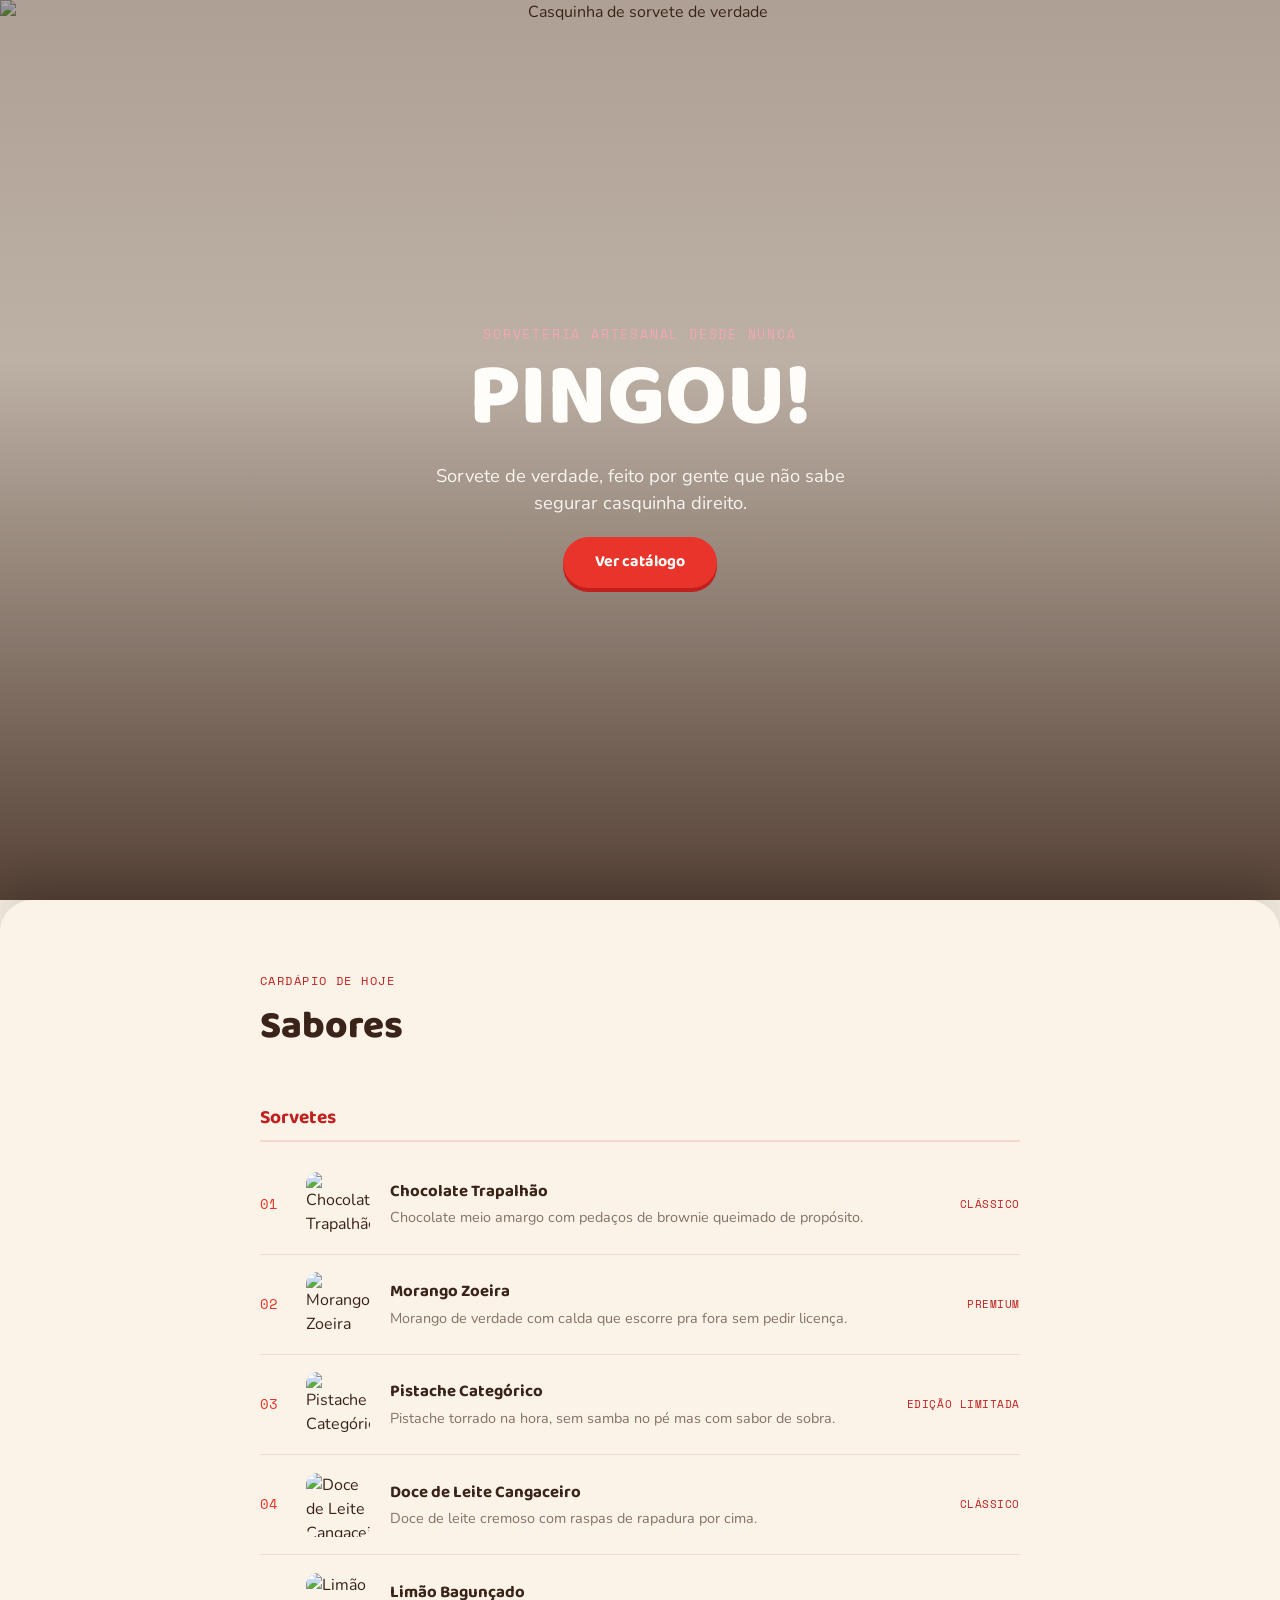
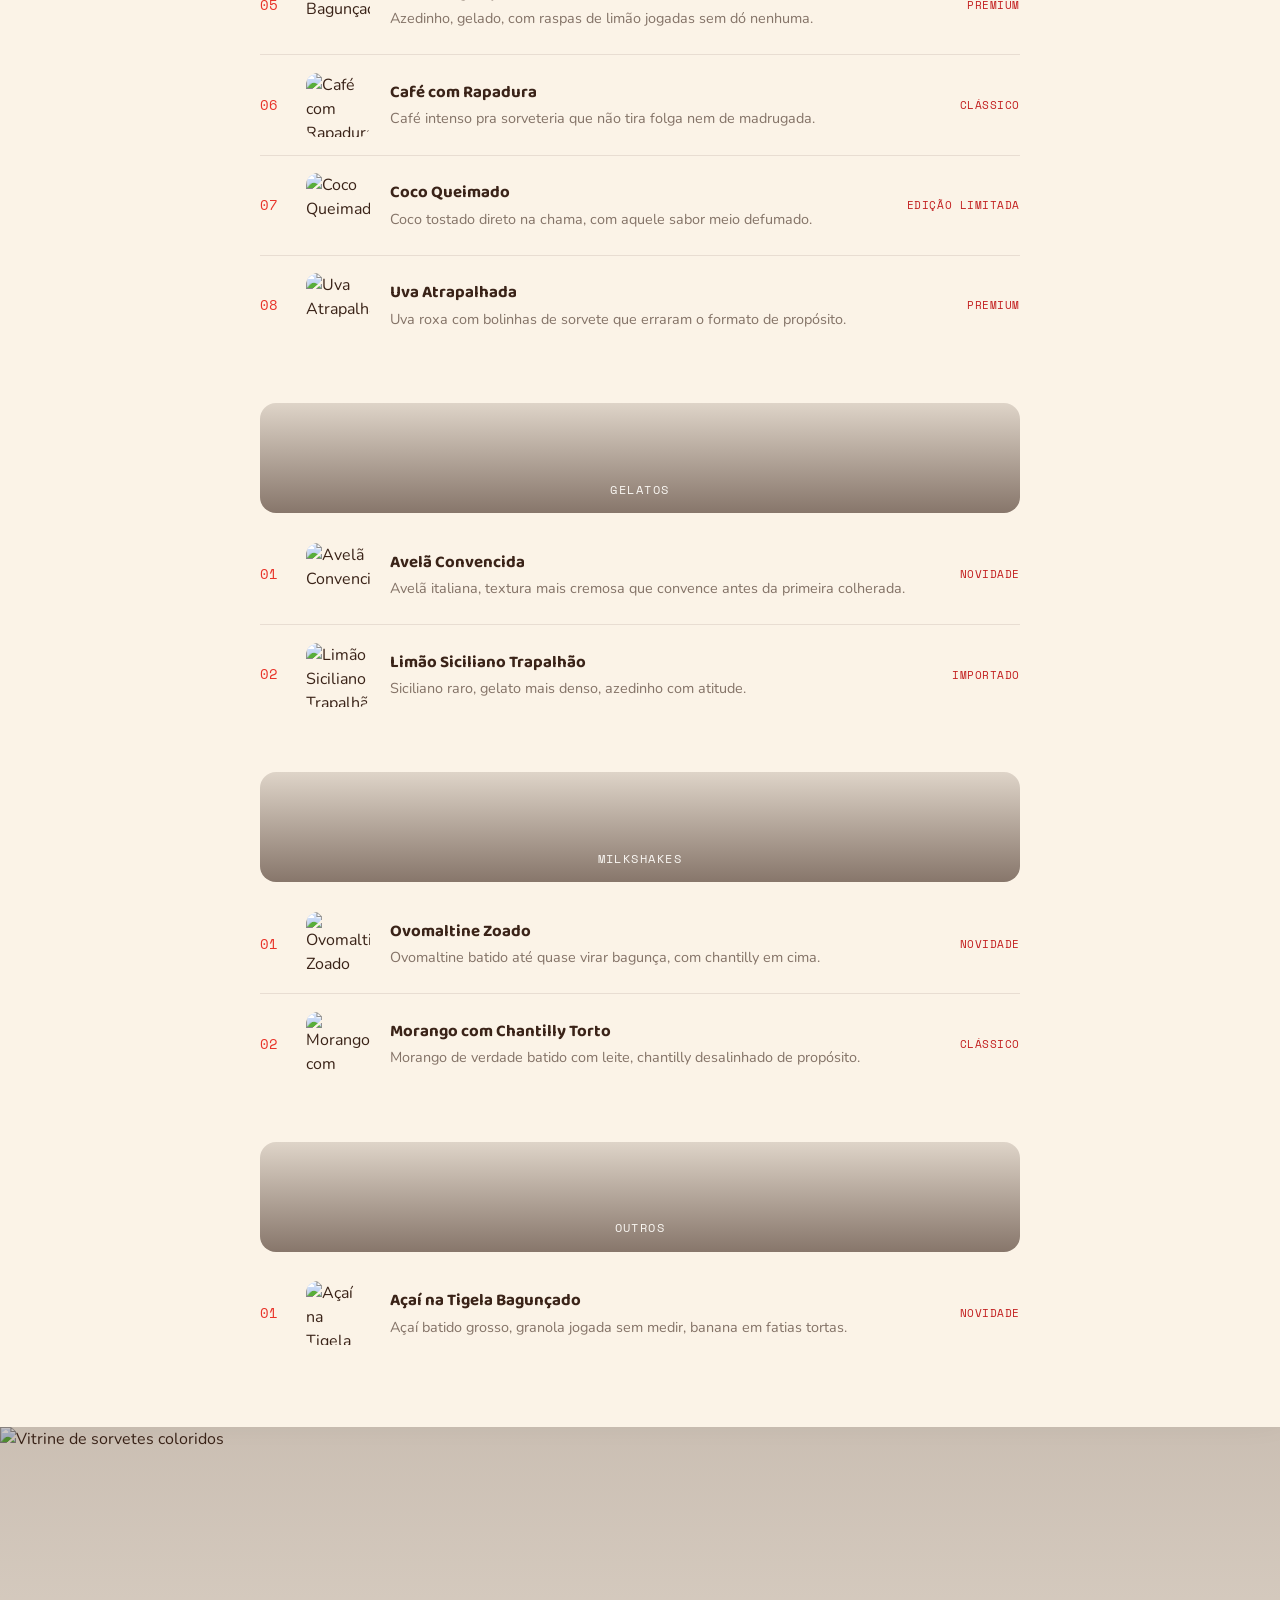
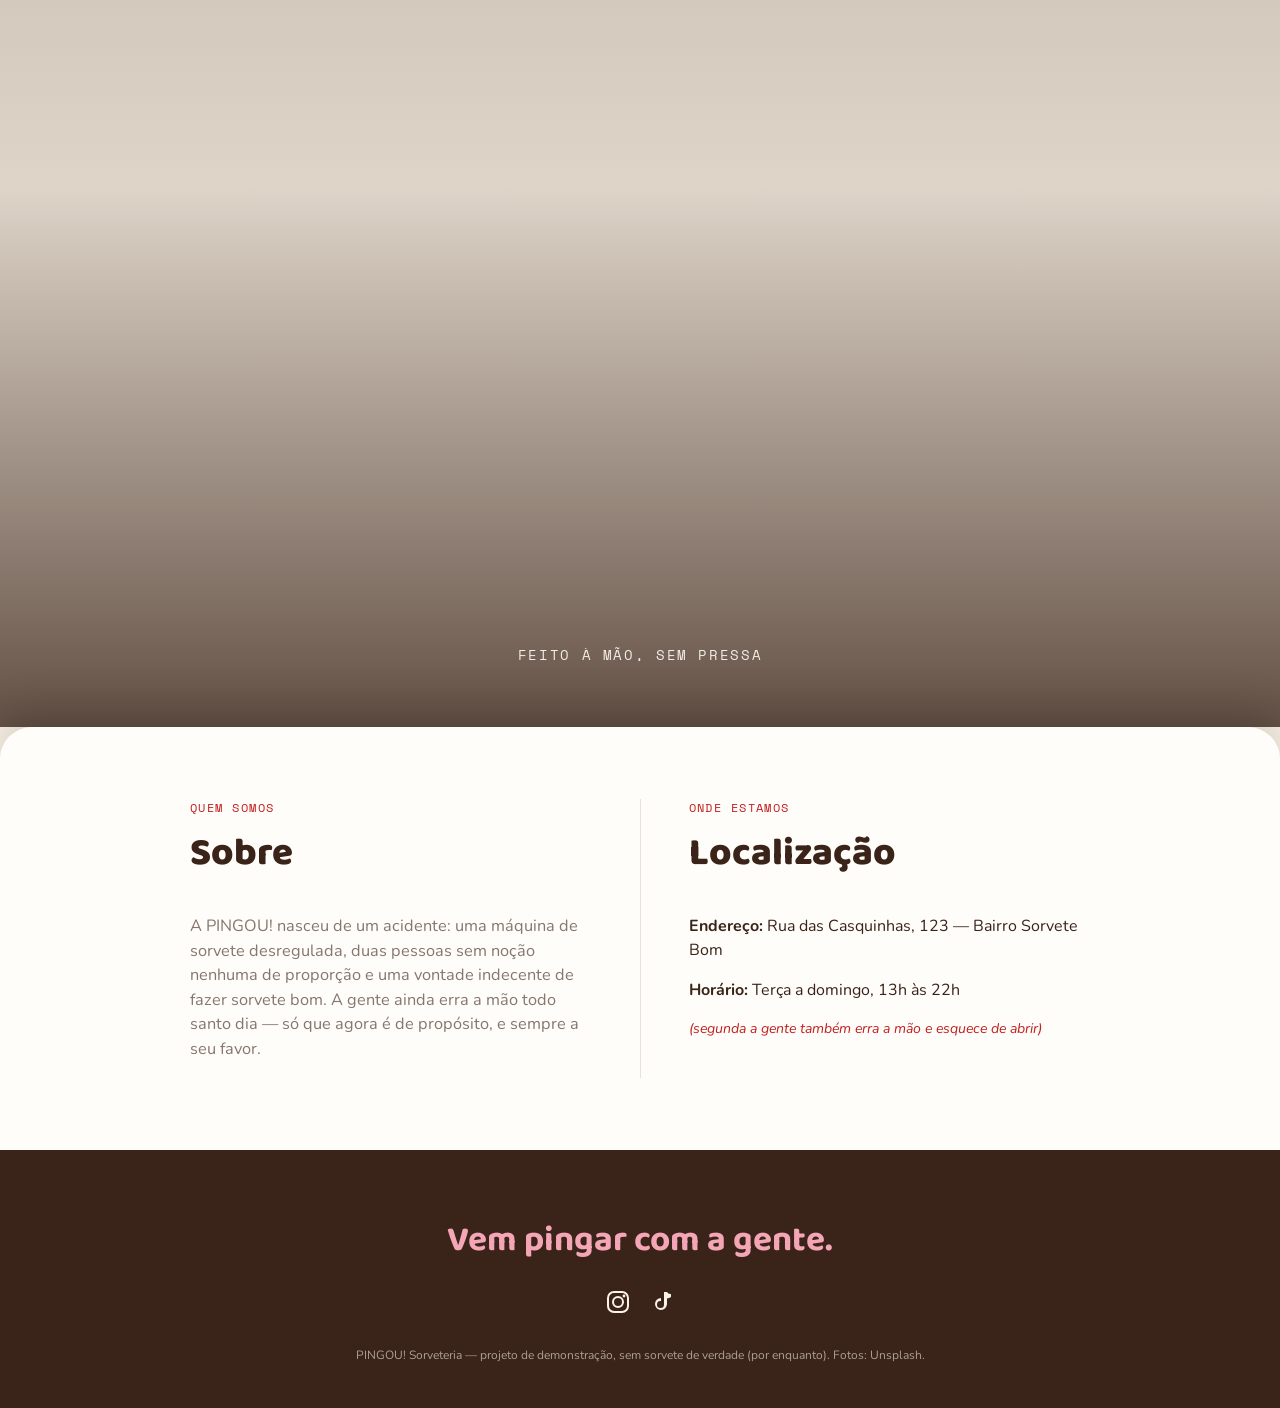
==== commit 89dc4cd2: "feat: add photo divider bands between catalog categories in v2 Reuses the pinned hero photo as a dec" ====
--- a/v2/index.html
+++ b/v2/index.html
@@ -106,7 +106,9 @@
     </div>
 
     <div class="catalogo__categoria">
-      <h3 class="catalogo__categoria-title">Gelatos</h3>
+      <div class="catalogo__divider" role="img" aria-label="Categoria: Gelatos">
+        <span class="catalogo__divider-label">Gelatos</span>
+      </div>
       <ul class="catalogo__list">
         <li class="catalogo__item">
           <span class="catalogo__num">01</span>
@@ -130,7 +132,9 @@
     </div>
 
     <div class="catalogo__categoria">
-      <h3 class="catalogo__categoria-title">Milkshakes</h3>
+      <div class="catalogo__divider" role="img" aria-label="Categoria: Milkshakes">
+        <span class="catalogo__divider-label">Milkshakes</span>
+      </div>
       <ul class="catalogo__list">
         <li class="catalogo__item">
           <span class="catalogo__num">01</span>
@@ -154,7 +158,9 @@
     </div>
 
     <div class="catalogo__categoria">
-      <h3 class="catalogo__categoria-title">Outros</h3>
+      <div class="catalogo__divider" role="img" aria-label="Categoria: Outros">
+        <span class="catalogo__divider-label">Outros</span>
+      </div>
       <ul class="catalogo__list">
         <li class="catalogo__item">
           <span class="catalogo__num">01</span>
--- a/v2/style.css
+++ b/v2/style.css
@@ -133,6 +133,27 @@
   padding-bottom: 0.5rem;
   border-bottom: 2px solid rgba(232,52,42,0.15);
 }
+.catalogo__divider {
+  height: 110px;
+  border-radius: 16px;
+  margin: 0 0 0.75rem;
+  background-image: linear-gradient(180deg, rgba(58,35,24,0.15) 0%, rgba(58,35,24,0.6) 100%),
+    url('https://images.unsplash.com/photo-1746283209293-73a04e08b3ff?w=900&q=65&auto=format&fit=crop');
+  background-size: 260% auto;
+  background-position: 52% 68%;
+  display: flex;
+  align-items: flex-end;
+  justify-content: center;
+}
+.catalogo__divider-label {
+  font-family: var(--font-mono);
+  text-transform: uppercase;
+  letter-spacing: 0.12em;
+  font-size: 0.78rem;
+  color: var(--white);
+  padding-bottom: 0.85rem;
+  opacity: 0.95;
+}
 .catalogo__list { list-style: none; margin: 0; padding: 0; }
 .catalogo__item {
   display: flex;
@@ -257,6 +278,7 @@
     padding-top: 2rem;
   }
   .catalogo__desc { white-space: normal; }
+  .catalogo__divider { height: 80px; }
 }
 
 .rodape {
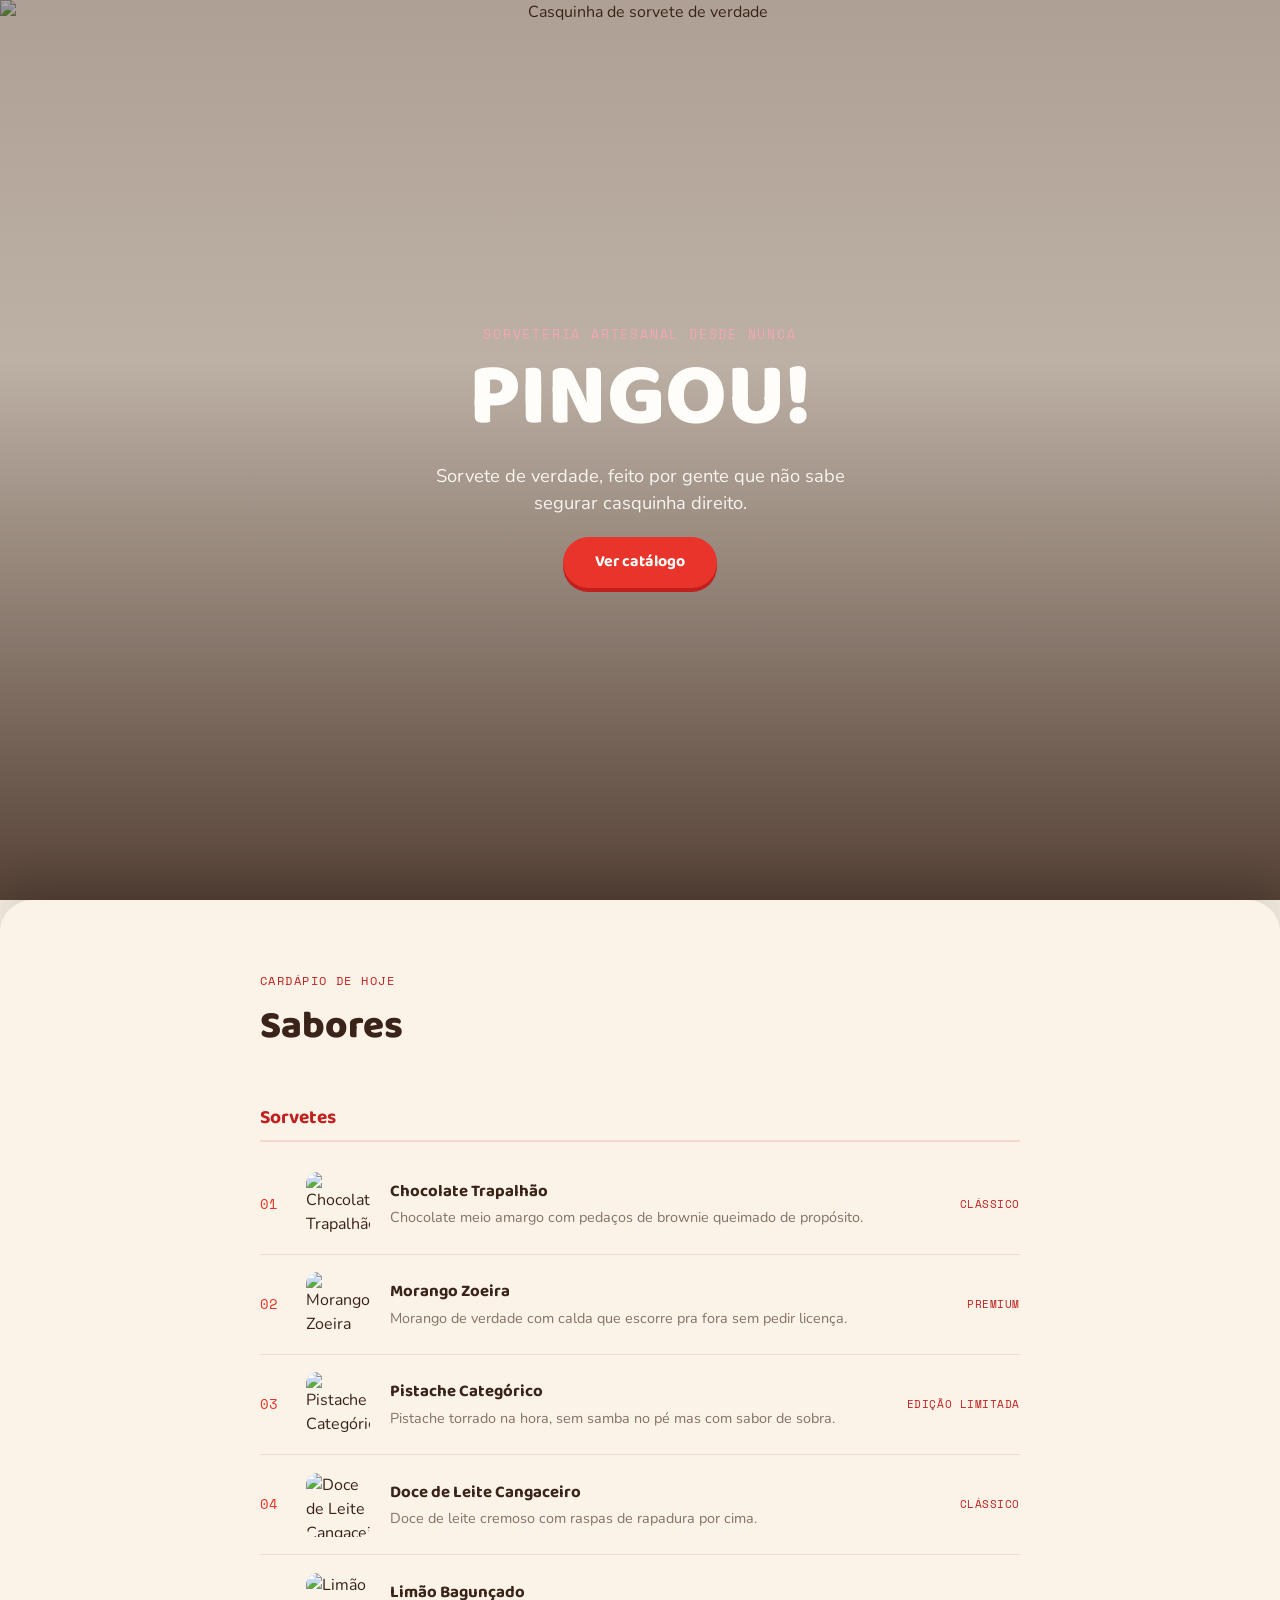
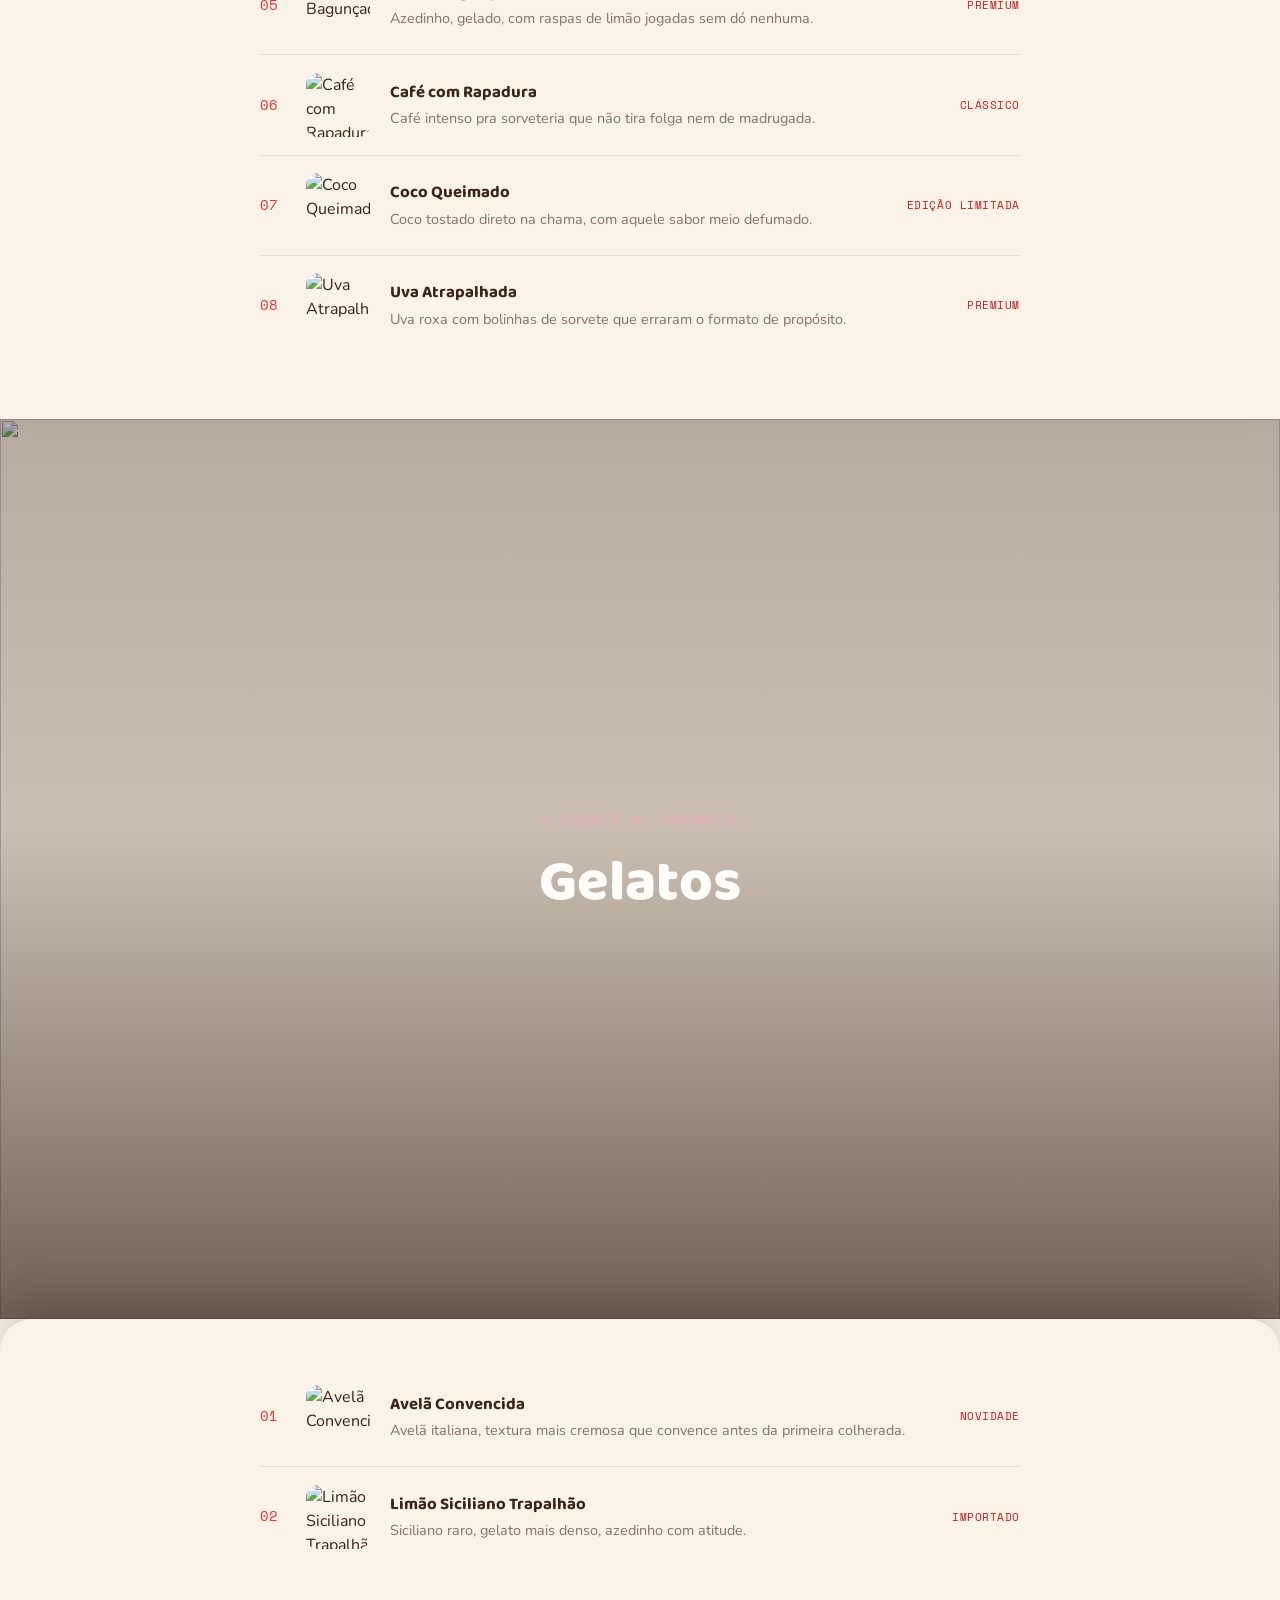
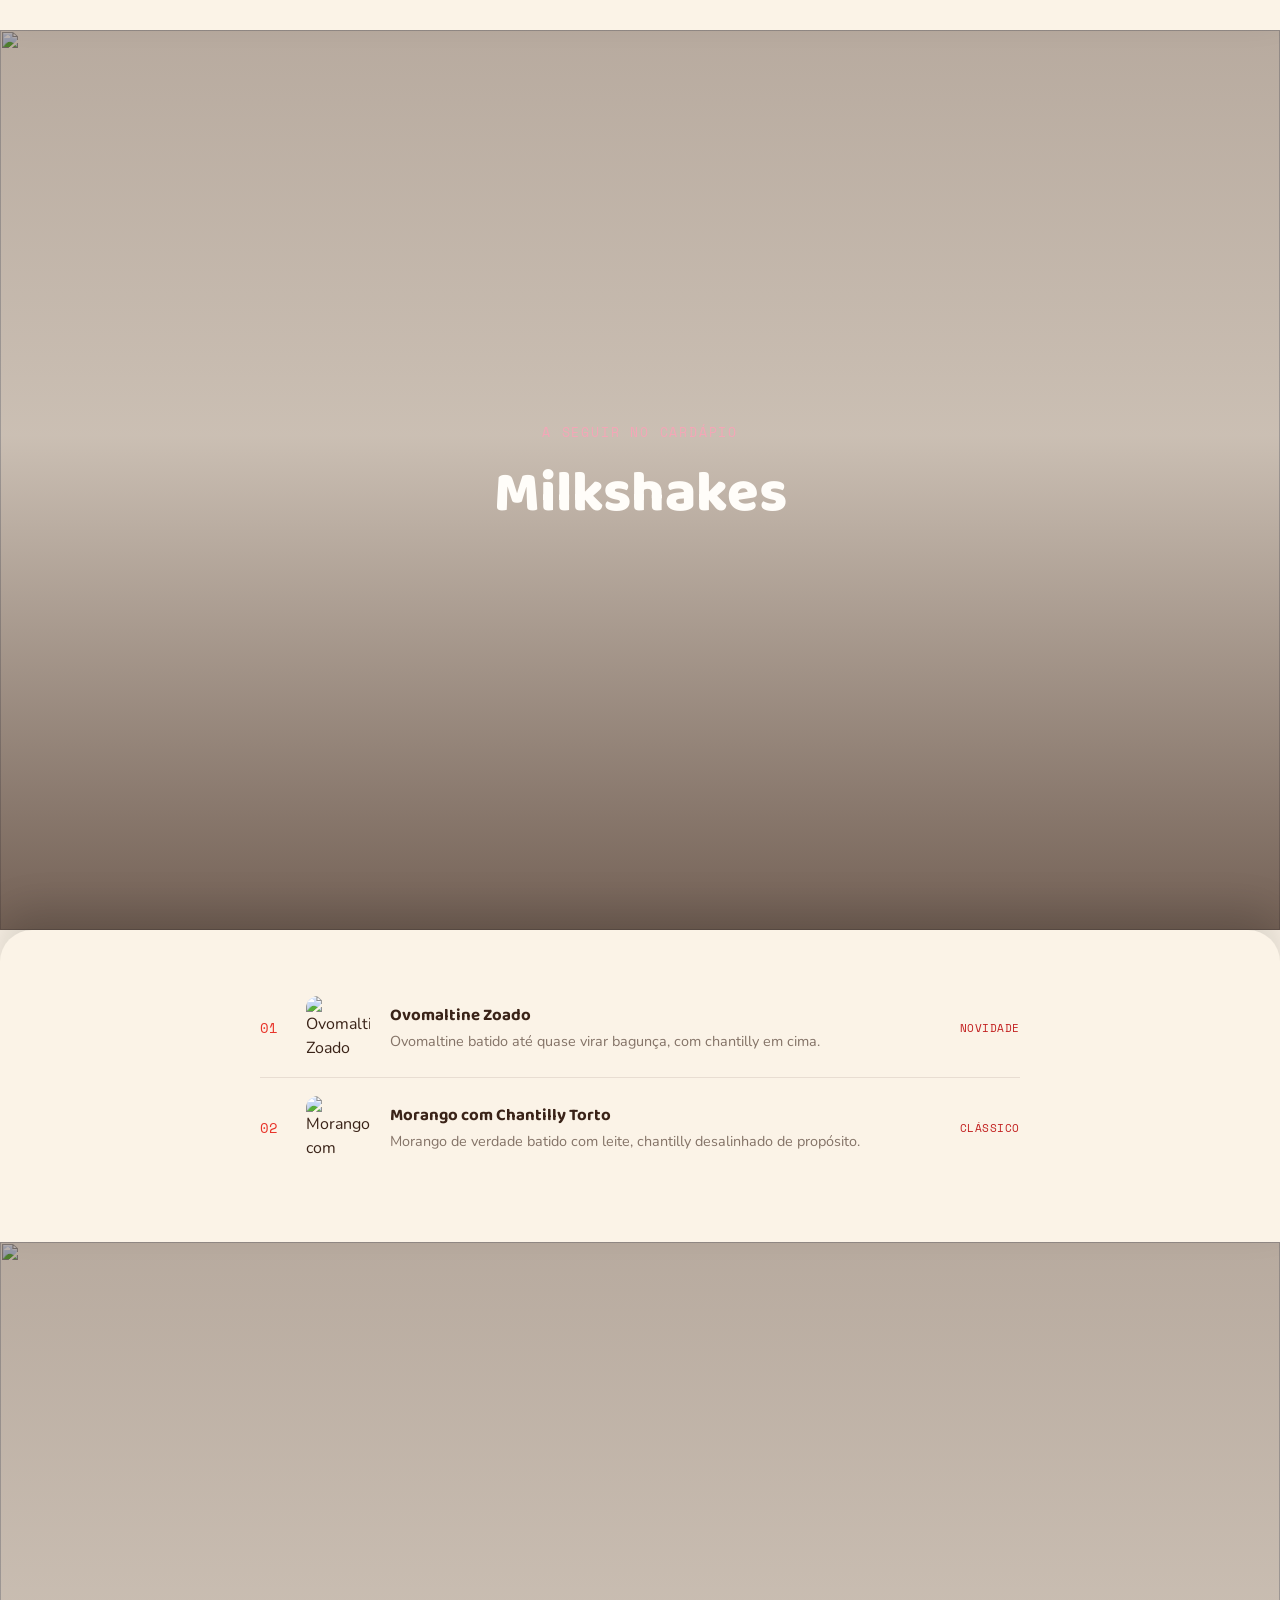
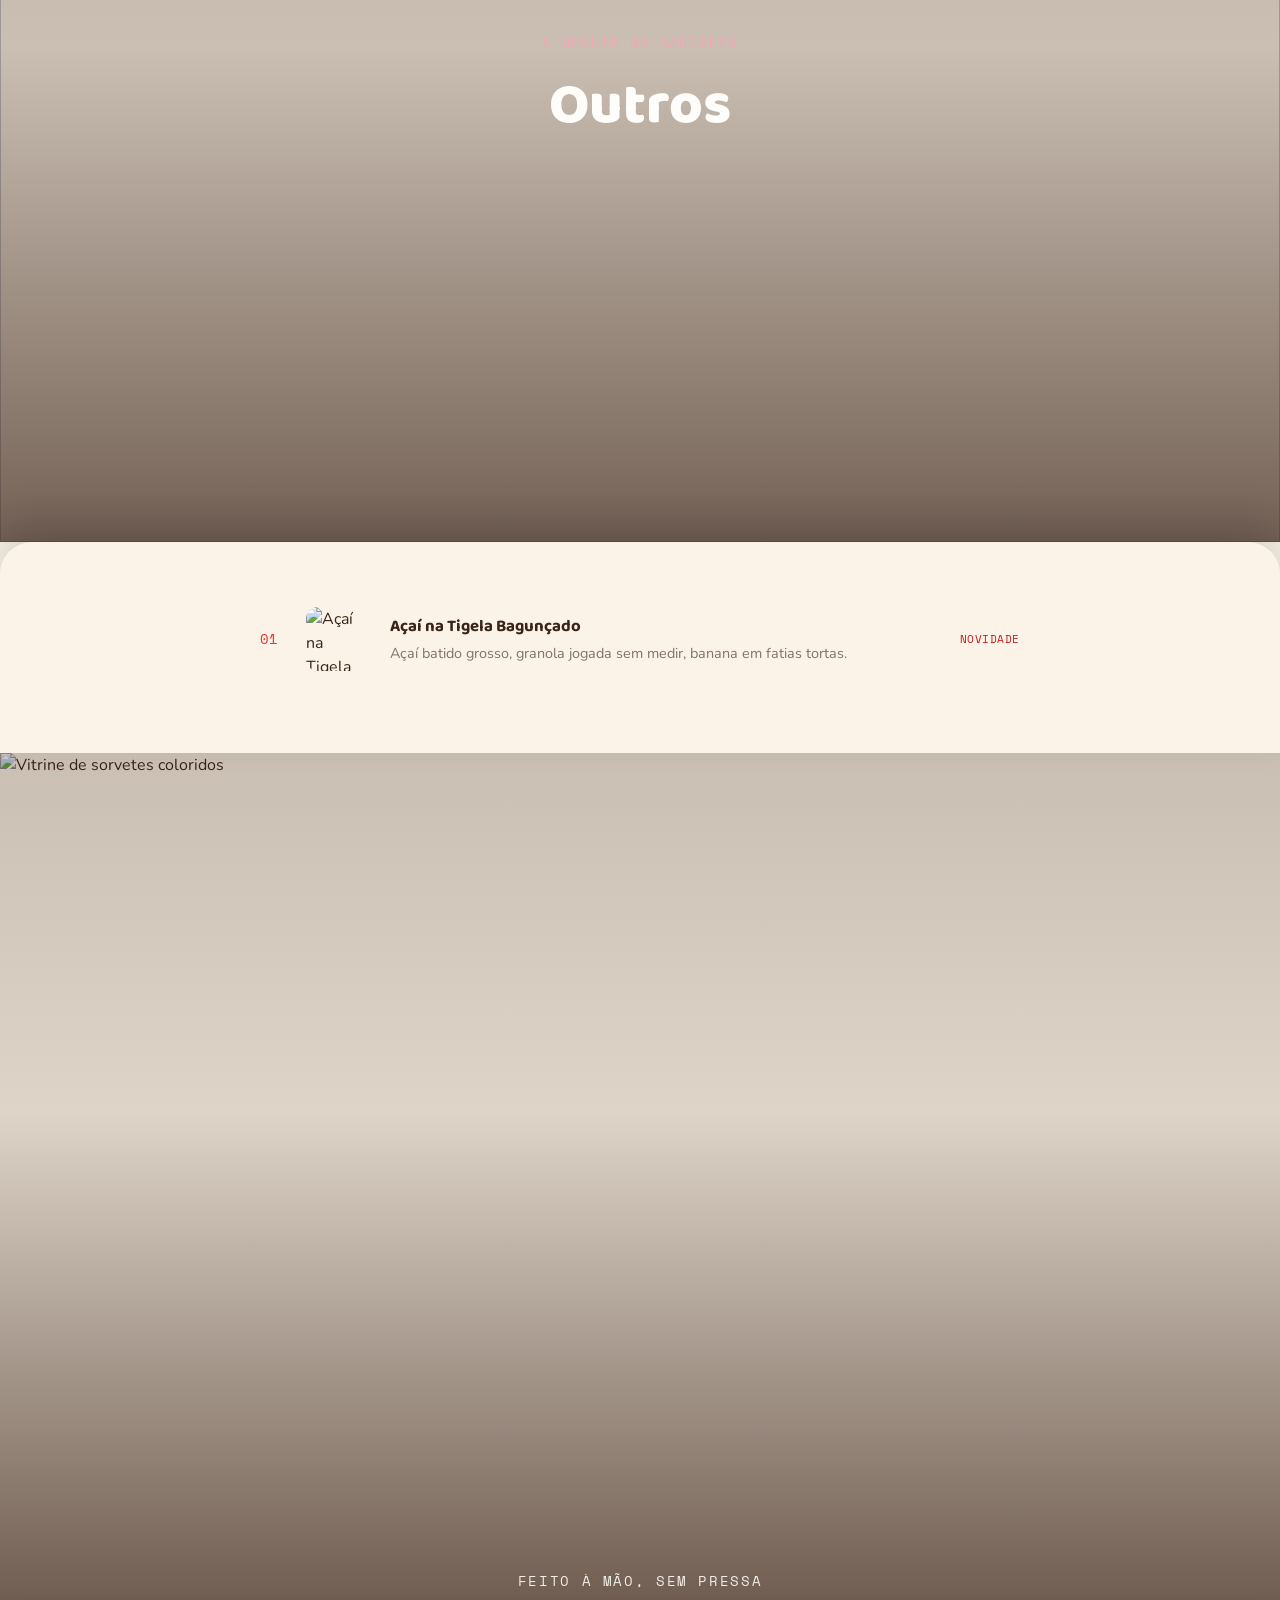
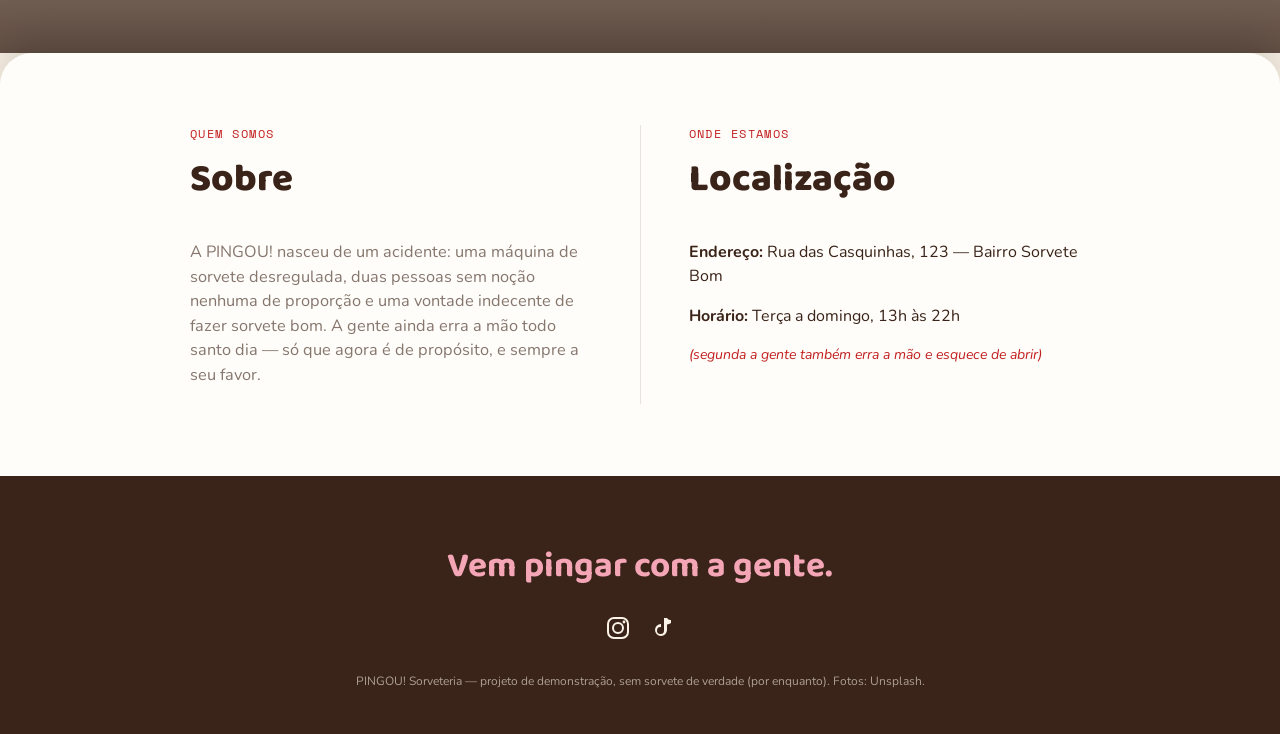
==== commit 733780c0: "feat: use full-screen photo sections between catalog categories in v2 Replaces the small in-panel ph" ====
--- a/v2/index.html
+++ b/v2/index.html
@@ -104,11 +104,21 @@
         </li>
       </ul>
     </div>
-
-    <div class="catalogo__categoria">
-      <div class="catalogo__divider" role="img" aria-label="Categoria: Gelatos">
-        <span class="catalogo__divider-label">Gelatos</span>
-      </div>
+  </div>
+</section>
+
+<section class="catalogo-divider">
+  <img class="catalogo-divider__bg" src="https://images.unsplash.com/photo-1567206563064-6f60f40a2b57?w=1600&q=70&auto=format&fit=crop" alt="" aria-hidden="true" loading="lazy">
+  <div class="catalogo-divider__overlay" aria-hidden="true"></div>
+  <div class="catalogo-divider__inner">
+    <p class="catalogo-divider__eyebrow">a seguir no cardápio</p>
+    <h3 class="catalogo-divider__title">Gelatos</h3>
+  </div>
+</section>
+
+<section class="catalogo catalogo--sub" id="gelatos">
+  <div class="catalogo__inner">
+    <div class="catalogo__categoria">
       <ul class="catalogo__list">
         <li class="catalogo__item">
           <span class="catalogo__num">01</span>
@@ -130,11 +140,21 @@
         </li>
       </ul>
     </div>
-
-    <div class="catalogo__categoria">
-      <div class="catalogo__divider" role="img" aria-label="Categoria: Milkshakes">
-        <span class="catalogo__divider-label">Milkshakes</span>
-      </div>
+  </div>
+</section>
+
+<section class="catalogo-divider">
+  <img class="catalogo-divider__bg" src="https://images.unsplash.com/photo-1532678465554-94846274c297?w=1600&q=70&auto=format&fit=crop" alt="" aria-hidden="true" loading="lazy">
+  <div class="catalogo-divider__overlay" aria-hidden="true"></div>
+  <div class="catalogo-divider__inner">
+    <p class="catalogo-divider__eyebrow">a seguir no cardápio</p>
+    <h3 class="catalogo-divider__title">Milkshakes</h3>
+  </div>
+</section>
+
+<section class="catalogo catalogo--sub" id="milkshakes">
+  <div class="catalogo__inner">
+    <div class="catalogo__categoria">
       <ul class="catalogo__list">
         <li class="catalogo__item">
           <span class="catalogo__num">01</span>
@@ -156,11 +176,21 @@
         </li>
       </ul>
     </div>
-
-    <div class="catalogo__categoria">
-      <div class="catalogo__divider" role="img" aria-label="Categoria: Outros">
-        <span class="catalogo__divider-label">Outros</span>
-      </div>
+  </div>
+</section>
+
+<section class="catalogo-divider">
+  <img class="catalogo-divider__bg" src="https://images.unsplash.com/photo-1627373717516-0f4bb24c487d?w=1600&q=70&auto=format&fit=crop" alt="" aria-hidden="true" loading="lazy">
+  <div class="catalogo-divider__overlay" aria-hidden="true"></div>
+  <div class="catalogo-divider__inner">
+    <p class="catalogo-divider__eyebrow">a seguir no cardápio</p>
+    <h3 class="catalogo-divider__title">Outros</h3>
+  </div>
+</section>
+
+<section class="catalogo catalogo--sub" id="outros">
+  <div class="catalogo__inner">
+    <div class="catalogo__categoria">
       <ul class="catalogo__list">
         <li class="catalogo__item">
           <span class="catalogo__num">01</span>
--- a/v2/style.css
+++ b/v2/style.css
@@ -133,27 +133,7 @@
   padding-bottom: 0.5rem;
   border-bottom: 2px solid rgba(232,52,42,0.15);
 }
-.catalogo__divider {
-  height: 110px;
-  border-radius: 16px;
-  margin: 0 0 0.75rem;
-  background-image: linear-gradient(180deg, rgba(58,35,24,0.15) 0%, rgba(58,35,24,0.6) 100%),
-    url('https://images.unsplash.com/photo-1746283209293-73a04e08b3ff?w=900&q=65&auto=format&fit=crop');
-  background-size: 260% auto;
-  background-position: 52% 68%;
-  display: flex;
-  align-items: flex-end;
-  justify-content: center;
-}
-.catalogo__divider-label {
-  font-family: var(--font-mono);
-  text-transform: uppercase;
-  letter-spacing: 0.12em;
-  font-size: 0.78rem;
-  color: var(--white);
-  padding-bottom: 0.85rem;
-  opacity: 0.95;
-}
+.catalogo--sub { padding-top: 3rem; }
 .catalogo__list { list-style: none; margin: 0; padding: 0; }
 .catalogo__item {
   display: flex;
@@ -209,6 +189,47 @@
   letter-spacing: 0.05em;
   color: var(--cherry-dark);
   flex-shrink: 0;
+}
+
+.catalogo-divider {
+  position: relative;
+  height: 100vh;
+  min-height: 480px;
+  overflow: hidden;
+  z-index: 0;
+  display: flex;
+  align-items: center;
+  justify-content: center;
+  text-align: center;
+}
+.catalogo-divider__bg {
+  position: absolute;
+  inset: 0;
+  width: 100%;
+  height: 100%;
+  object-fit: cover;
+}
+.catalogo-divider__overlay {
+  position: absolute;
+  inset: 0;
+  background: linear-gradient(180deg, rgba(58,35,24,0.35) 0%, rgba(58,35,24,0.25) 45%, rgba(58,35,24,0.7) 100%);
+  z-index: 1;
+}
+.catalogo-divider__inner { position: relative; z-index: 2; }
+.catalogo-divider__eyebrow {
+  font-family: var(--font-mono);
+  text-transform: uppercase;
+  letter-spacing: 0.14em;
+  font-size: 0.8rem;
+  color: var(--strawberry);
+  margin: 0 0 0.6rem;
+}
+.catalogo-divider__title {
+  font-family: var(--font-display);
+  font-weight: 800;
+  font-size: clamp(2.2rem, 6vw, 3.6rem);
+  color: var(--white);
+  margin: 0;
 }
 
 .chapter-bg {
@@ -278,7 +299,6 @@
     padding-top: 2rem;
   }
   .catalogo__desc { white-space: normal; }
-  .catalogo__divider { height: 80px; }
 }
 
 .rodape {
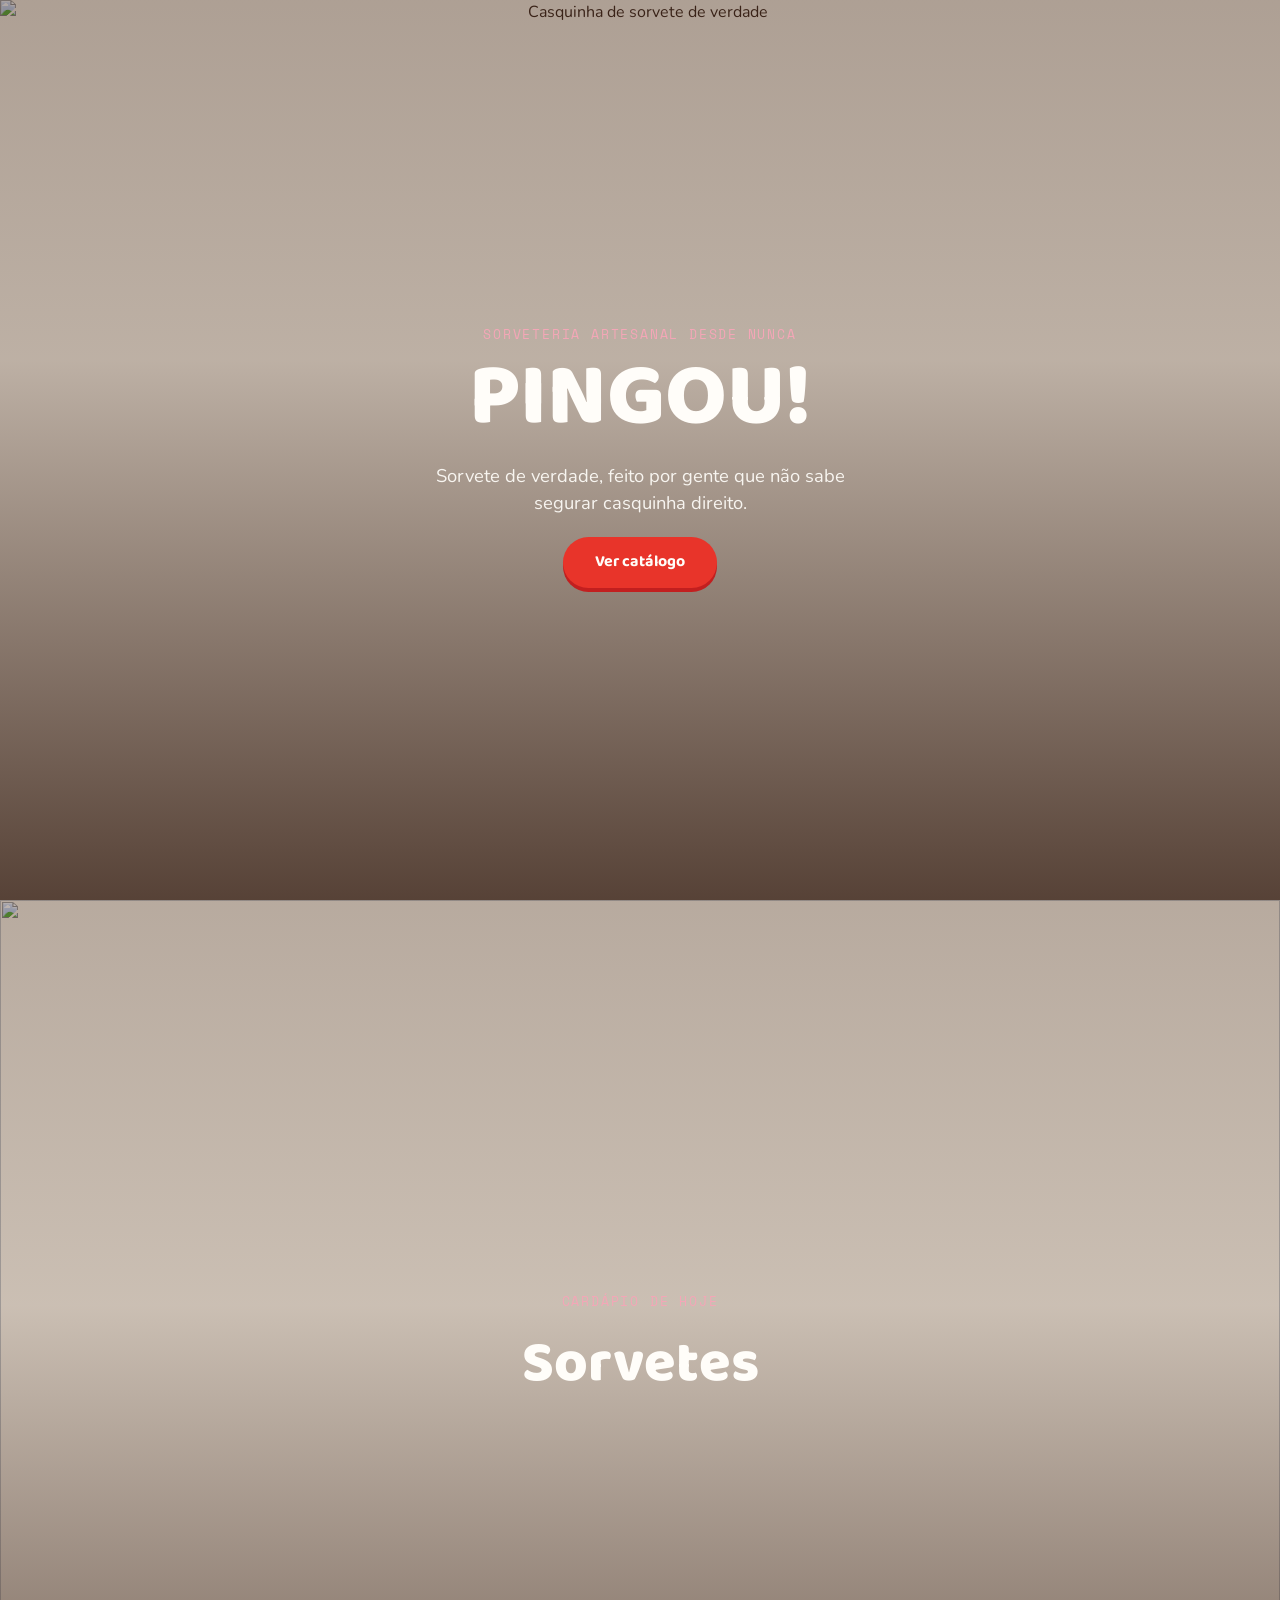
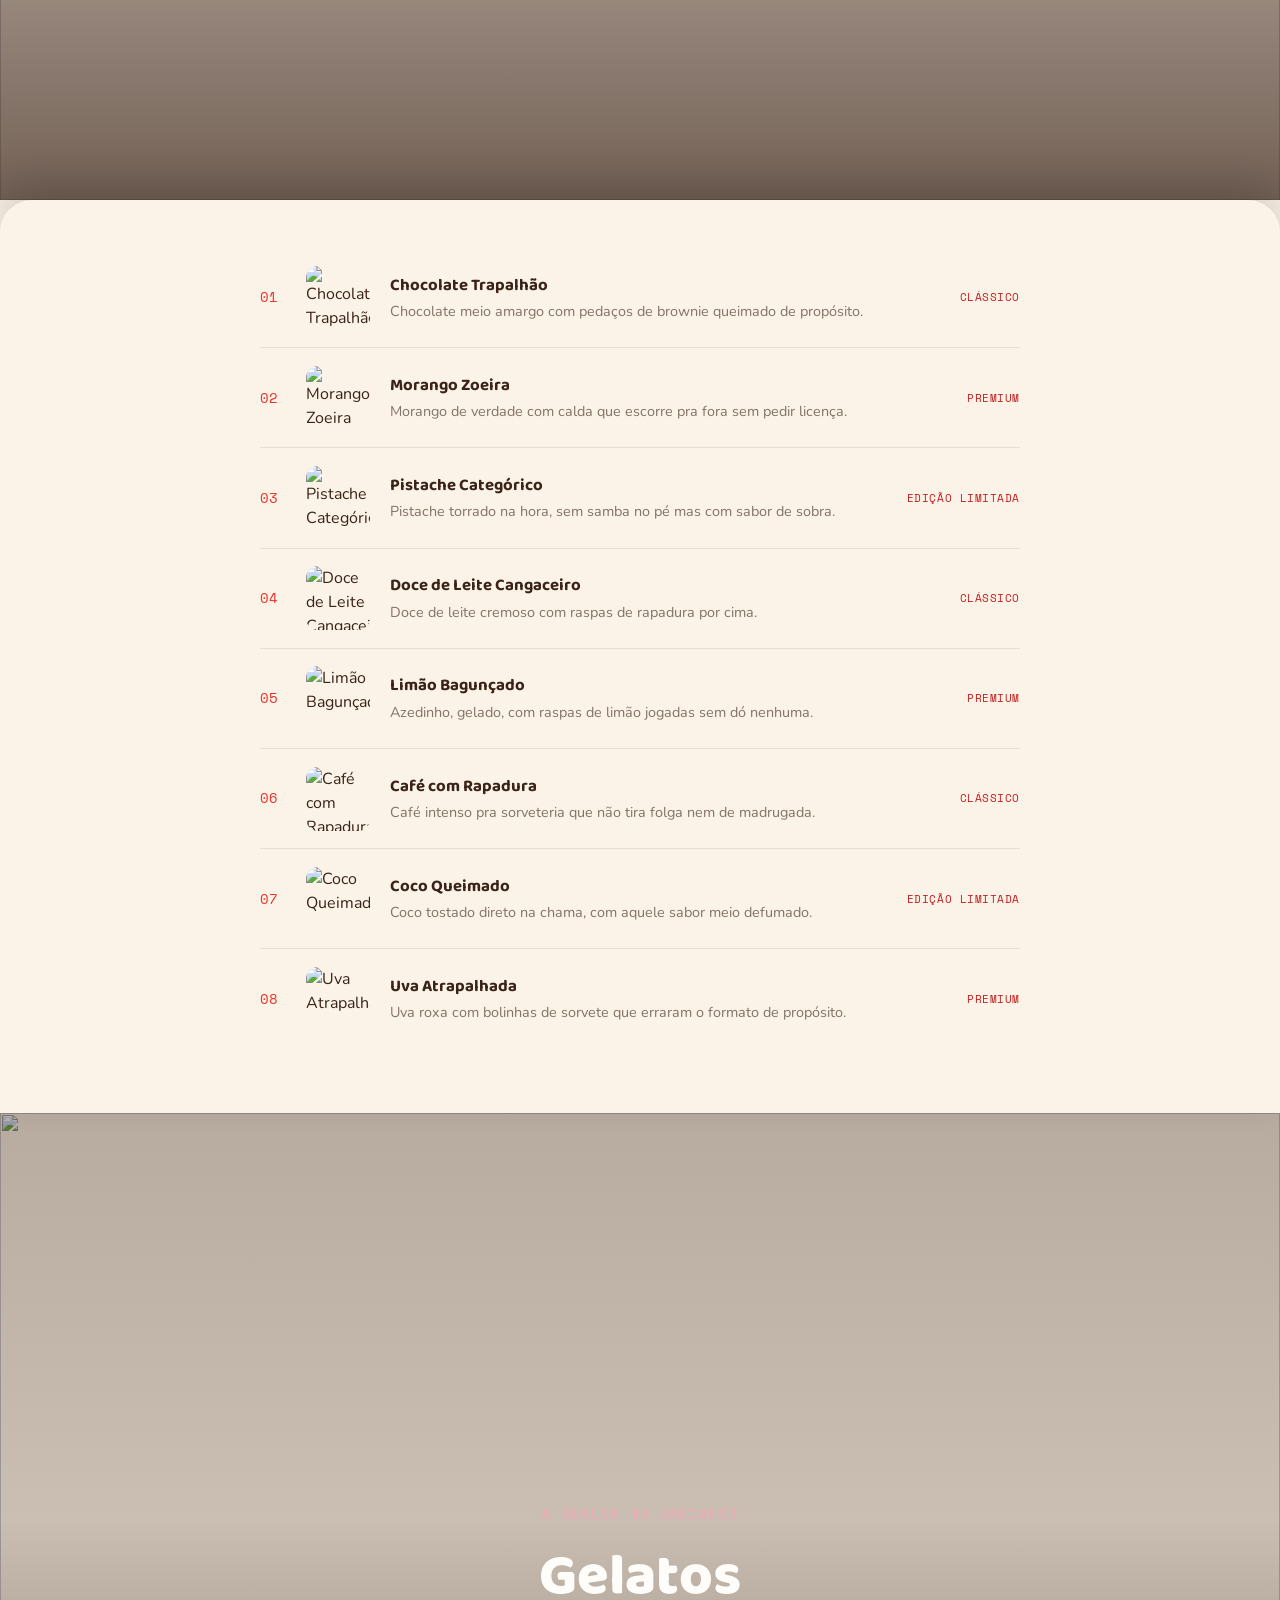
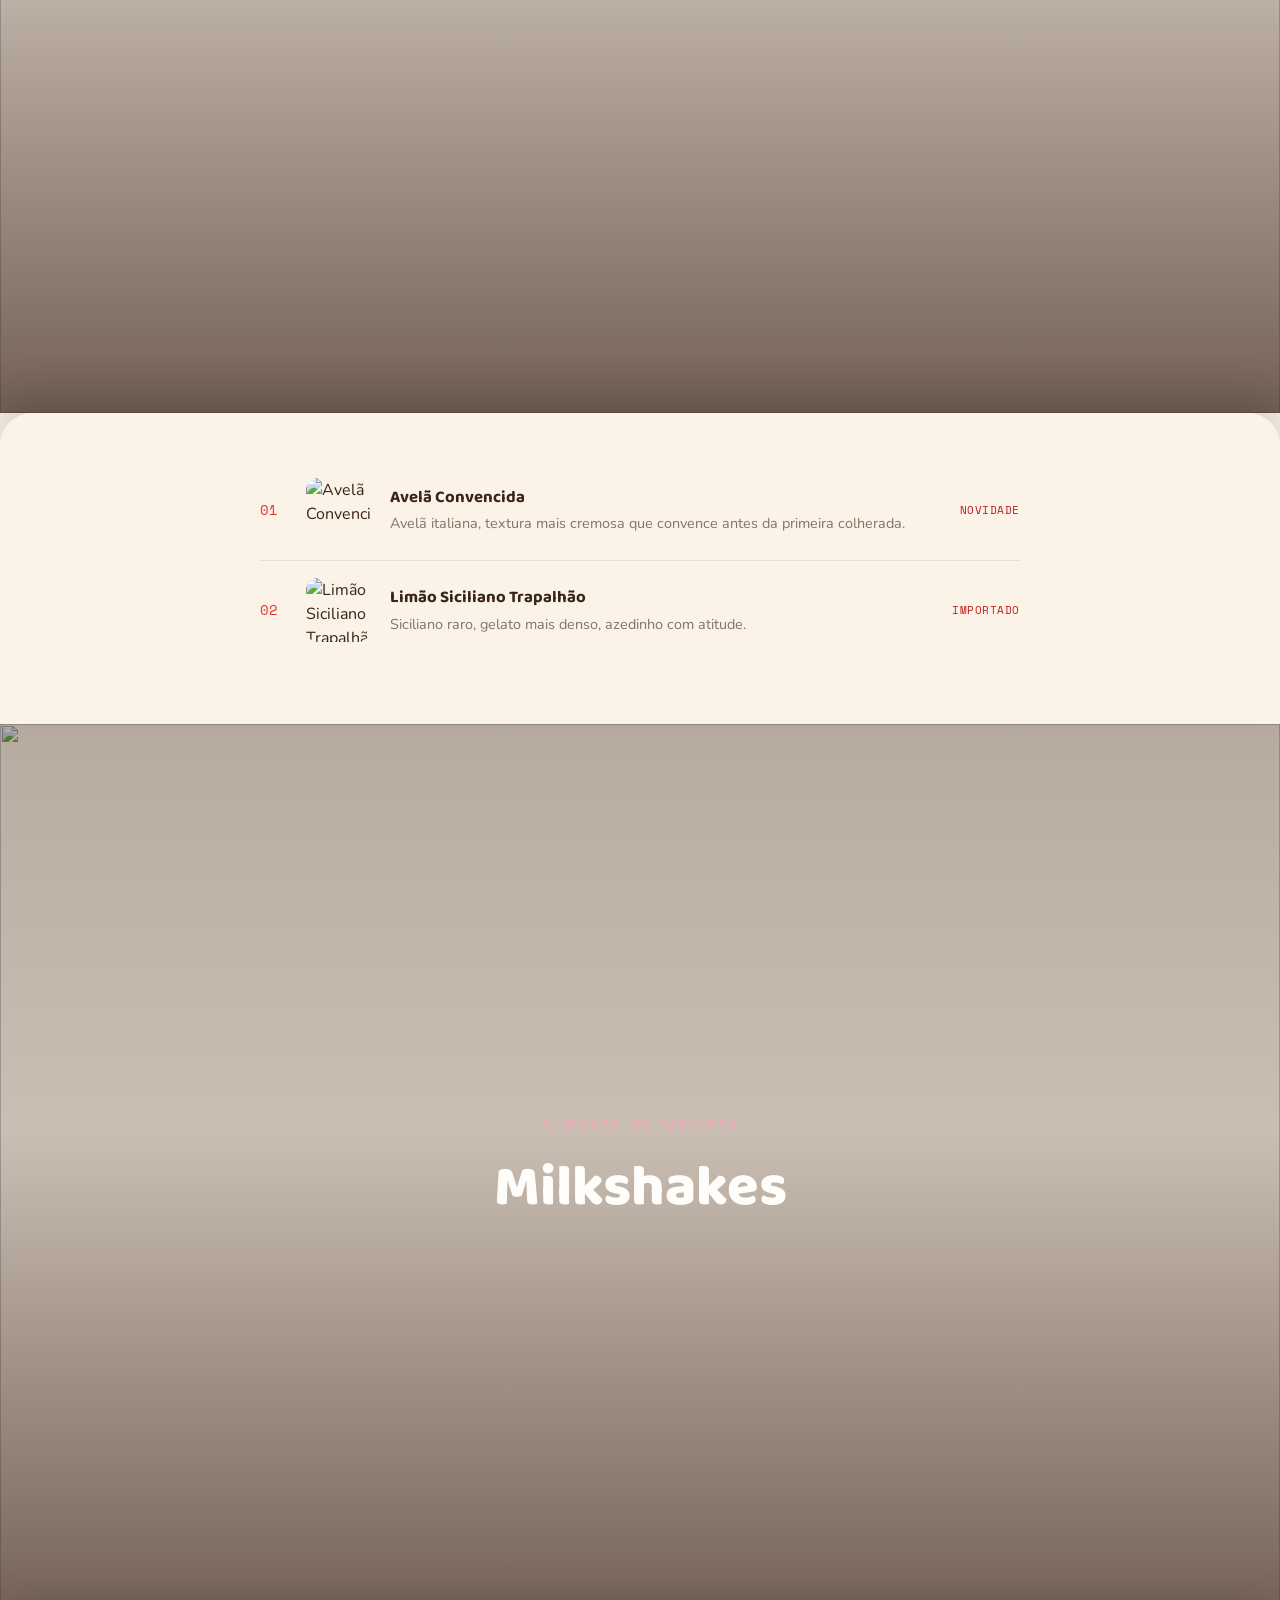
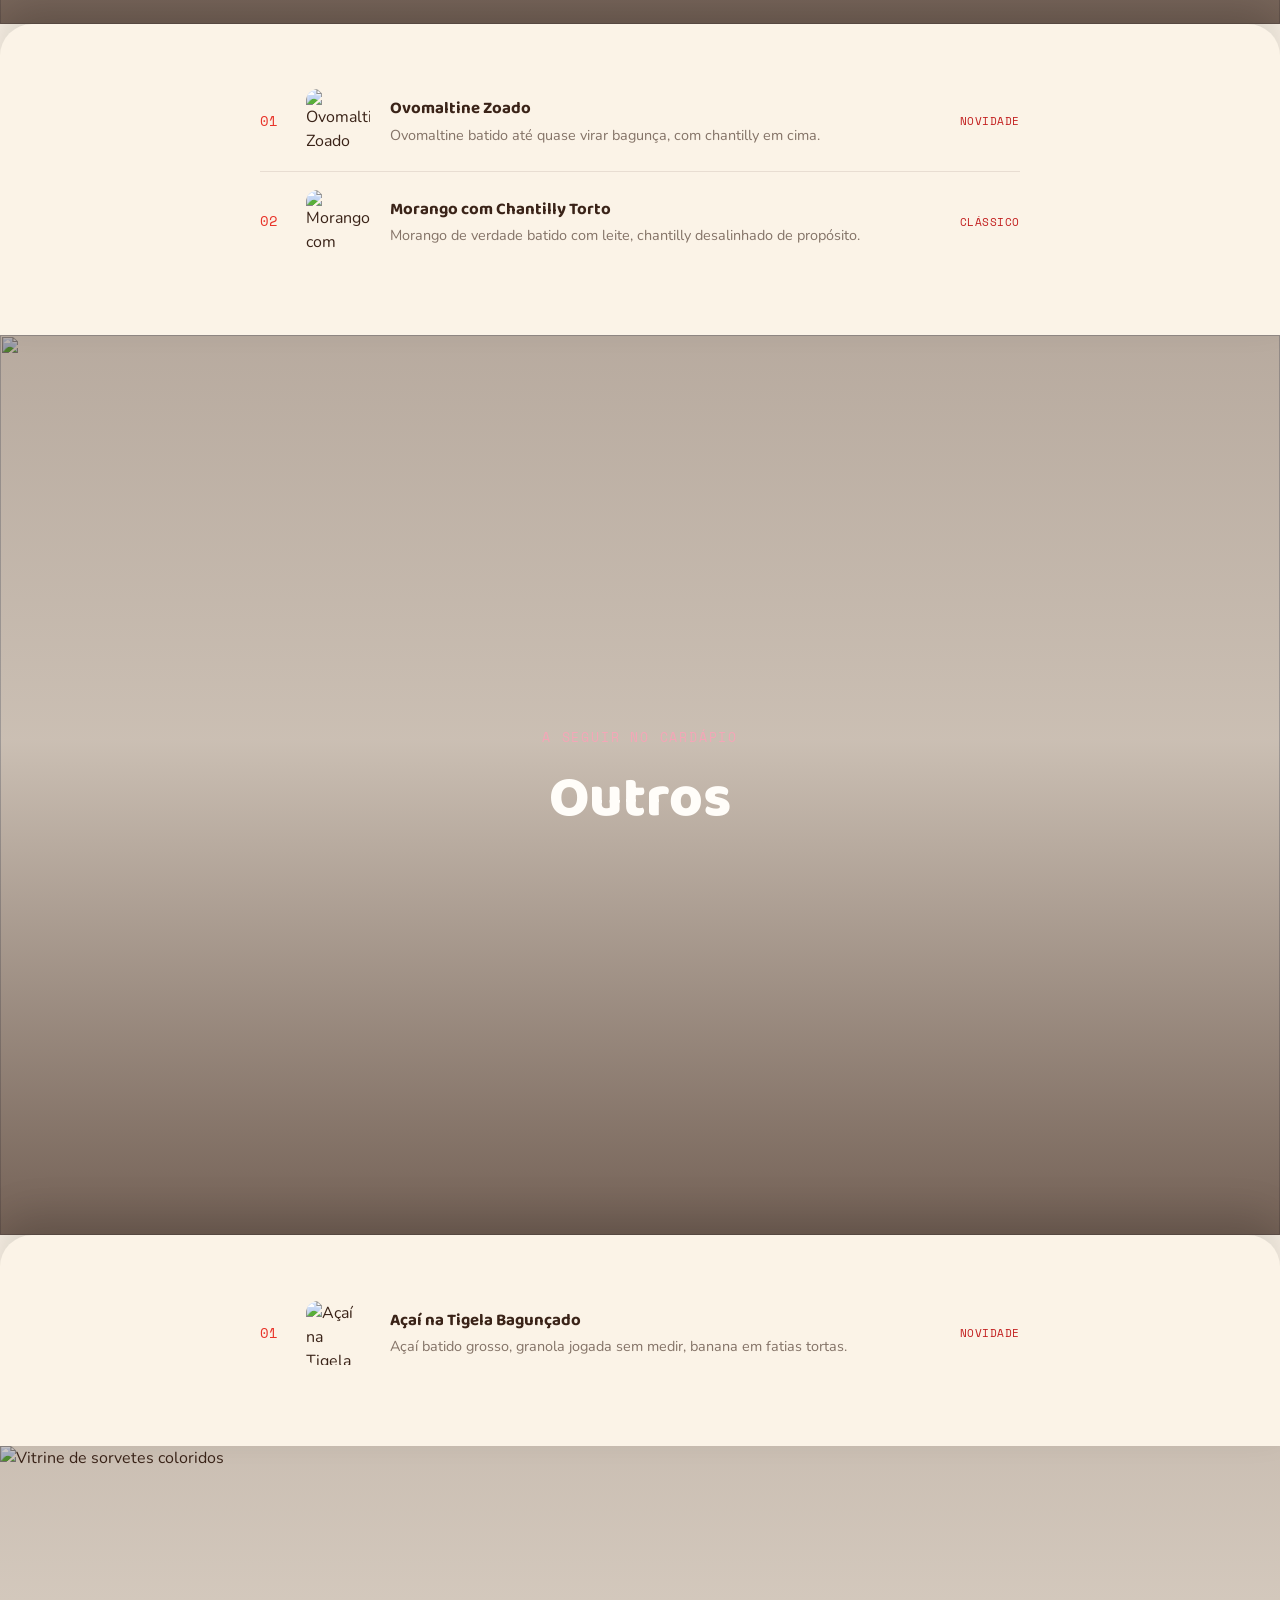
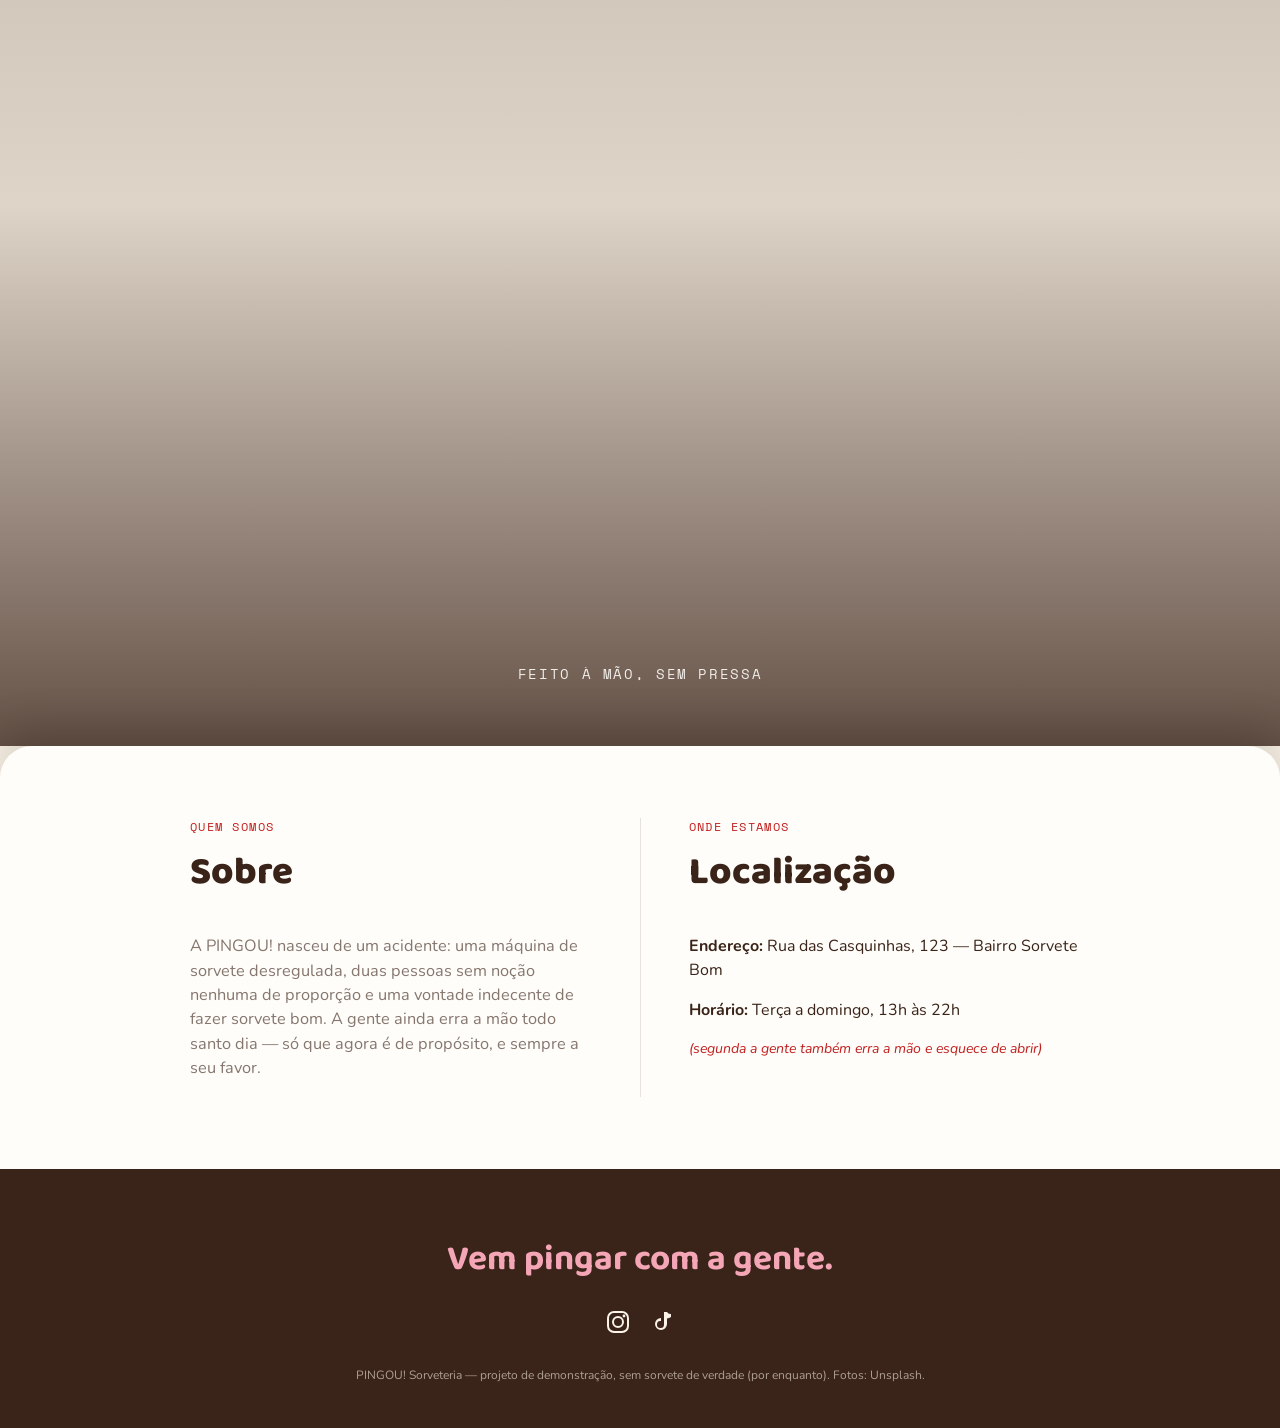
==== commit 93555b26: "feat: give Sorvetes its own full-screen divider too Every category now gets a dedicated full-viewpor" ====
--- a/v2/index.html
+++ b/v2/index.html
@@ -22,13 +22,18 @@
   </div>
 </section>
 
-<section class="catalogo" id="catalogo">
-  <div class="catalogo__inner">
-    <p class="section-eyebrow">cardápio de hoje</p>
-    <h2 class="section-title">Sabores</h2>
-
-    <div class="catalogo__categoria">
-      <h3 class="catalogo__categoria-title">Sorvetes</h3>
+<section class="catalogo-divider">
+  <img class="catalogo-divider__bg" src="https://images.unsplash.com/photo-1569429378981-f4c5ba689a9a?w=1600&q=70&auto=format&fit=crop" alt="" aria-hidden="true" loading="lazy">
+  <div class="catalogo-divider__overlay" aria-hidden="true"></div>
+  <div class="catalogo-divider__inner">
+    <p class="catalogo-divider__eyebrow">cardápio de hoje</p>
+    <h2 class="catalogo-divider__title">Sorvetes</h2>
+  </div>
+</section>
+
+<section class="catalogo catalogo--sub" id="catalogo">
+  <div class="catalogo__inner">
+    <div class="catalogo__categoria">
       <ul class="catalogo__list">
         <li class="catalogo__item">
           <span class="catalogo__num">01</span>
@@ -108,11 +113,11 @@
 </section>
 
 <section class="catalogo-divider">
-  <img class="catalogo-divider__bg" src="https://images.unsplash.com/photo-1567206563064-6f60f40a2b57?w=1600&q=70&auto=format&fit=crop" alt="" aria-hidden="true" loading="lazy">
+  <img class="catalogo-divider__bg" src="https://images.unsplash.com/photo-1744303858617-3c8b736af835?w=1600&q=70&auto=format&fit=crop" alt="" aria-hidden="true" loading="lazy">
   <div class="catalogo-divider__overlay" aria-hidden="true"></div>
   <div class="catalogo-divider__inner">
     <p class="catalogo-divider__eyebrow">a seguir no cardápio</p>
-    <h3 class="catalogo-divider__title">Gelatos</h3>
+    <h2 class="catalogo-divider__title">Gelatos</h2>
   </div>
 </section>
 
@@ -148,7 +153,7 @@
   <div class="catalogo-divider__overlay" aria-hidden="true"></div>
   <div class="catalogo-divider__inner">
     <p class="catalogo-divider__eyebrow">a seguir no cardápio</p>
-    <h3 class="catalogo-divider__title">Milkshakes</h3>
+    <h2 class="catalogo-divider__title">Milkshakes</h2>
   </div>
 </section>
 
@@ -184,7 +189,7 @@
   <div class="catalogo-divider__overlay" aria-hidden="true"></div>
   <div class="catalogo-divider__inner">
     <p class="catalogo-divider__eyebrow">a seguir no cardápio</p>
-    <h3 class="catalogo-divider__title">Outros</h3>
+    <h2 class="catalogo-divider__title">Outros</h2>
   </div>
 </section>
 
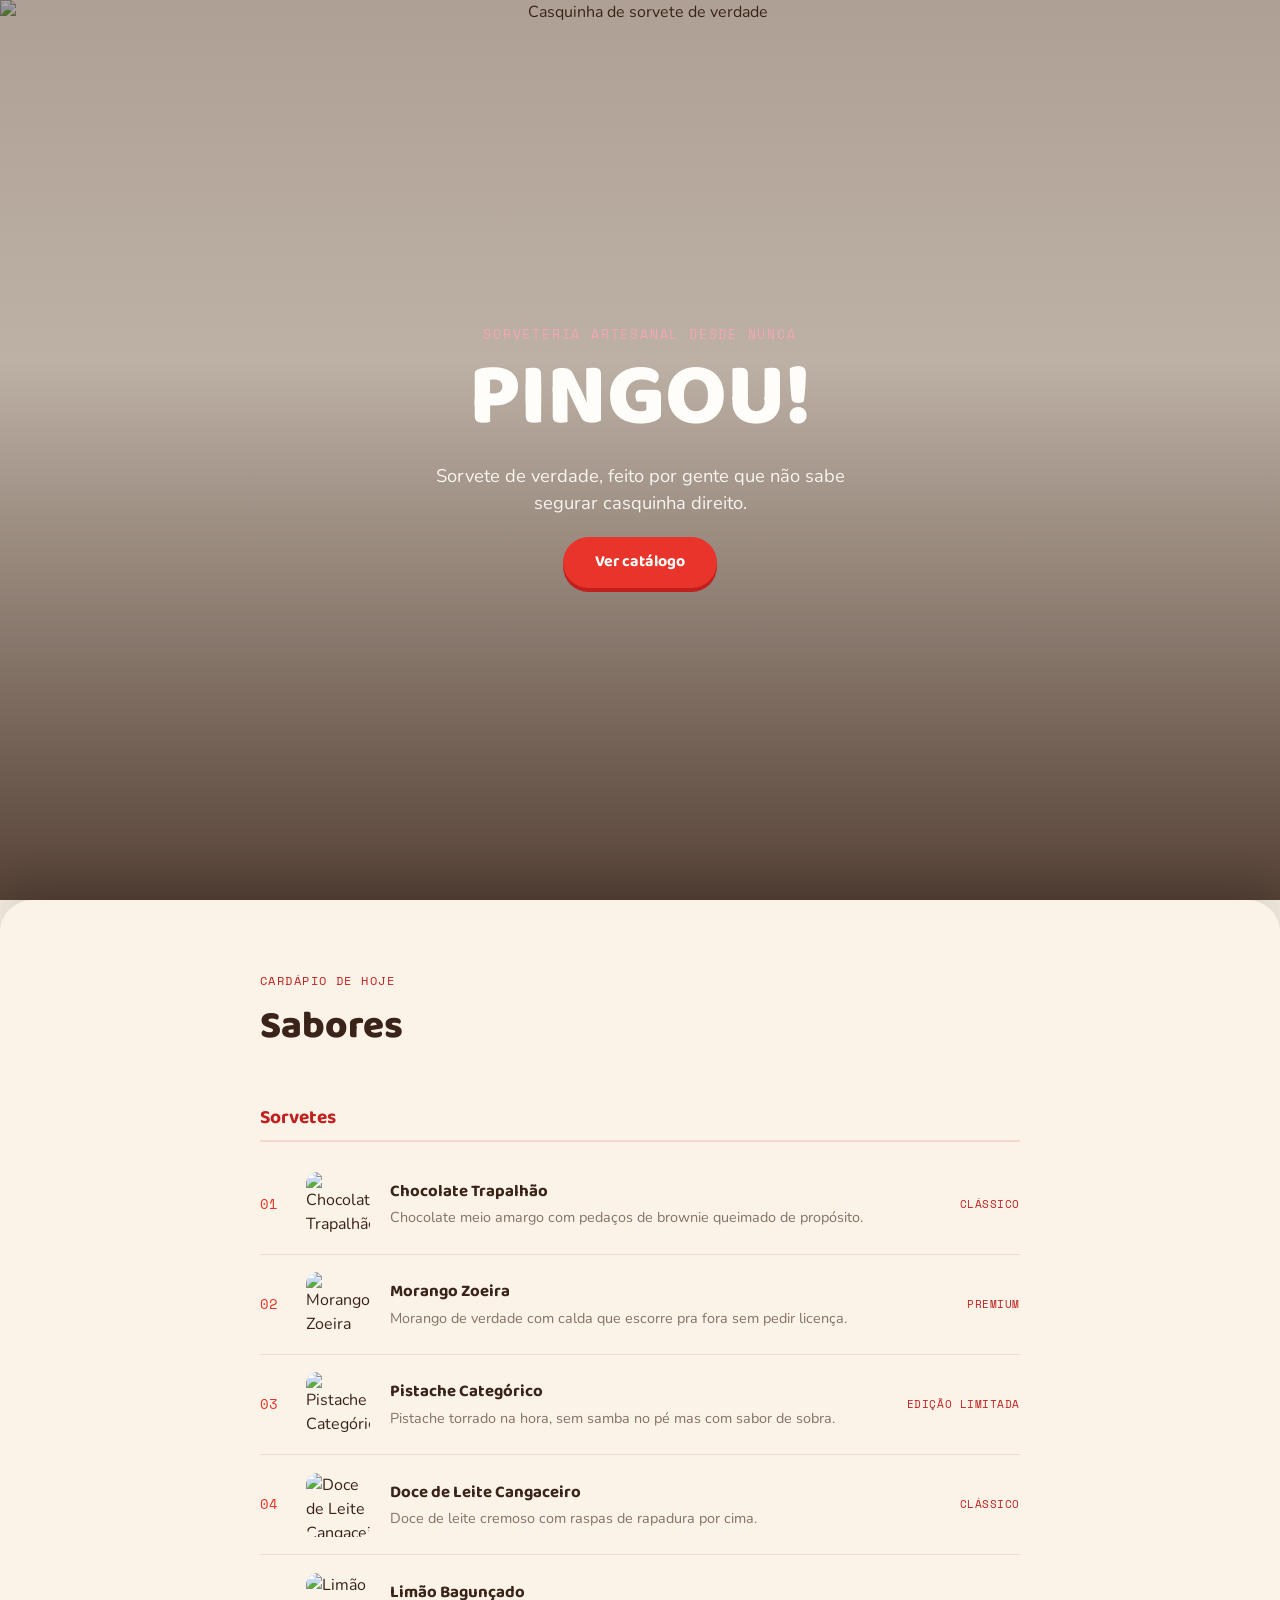
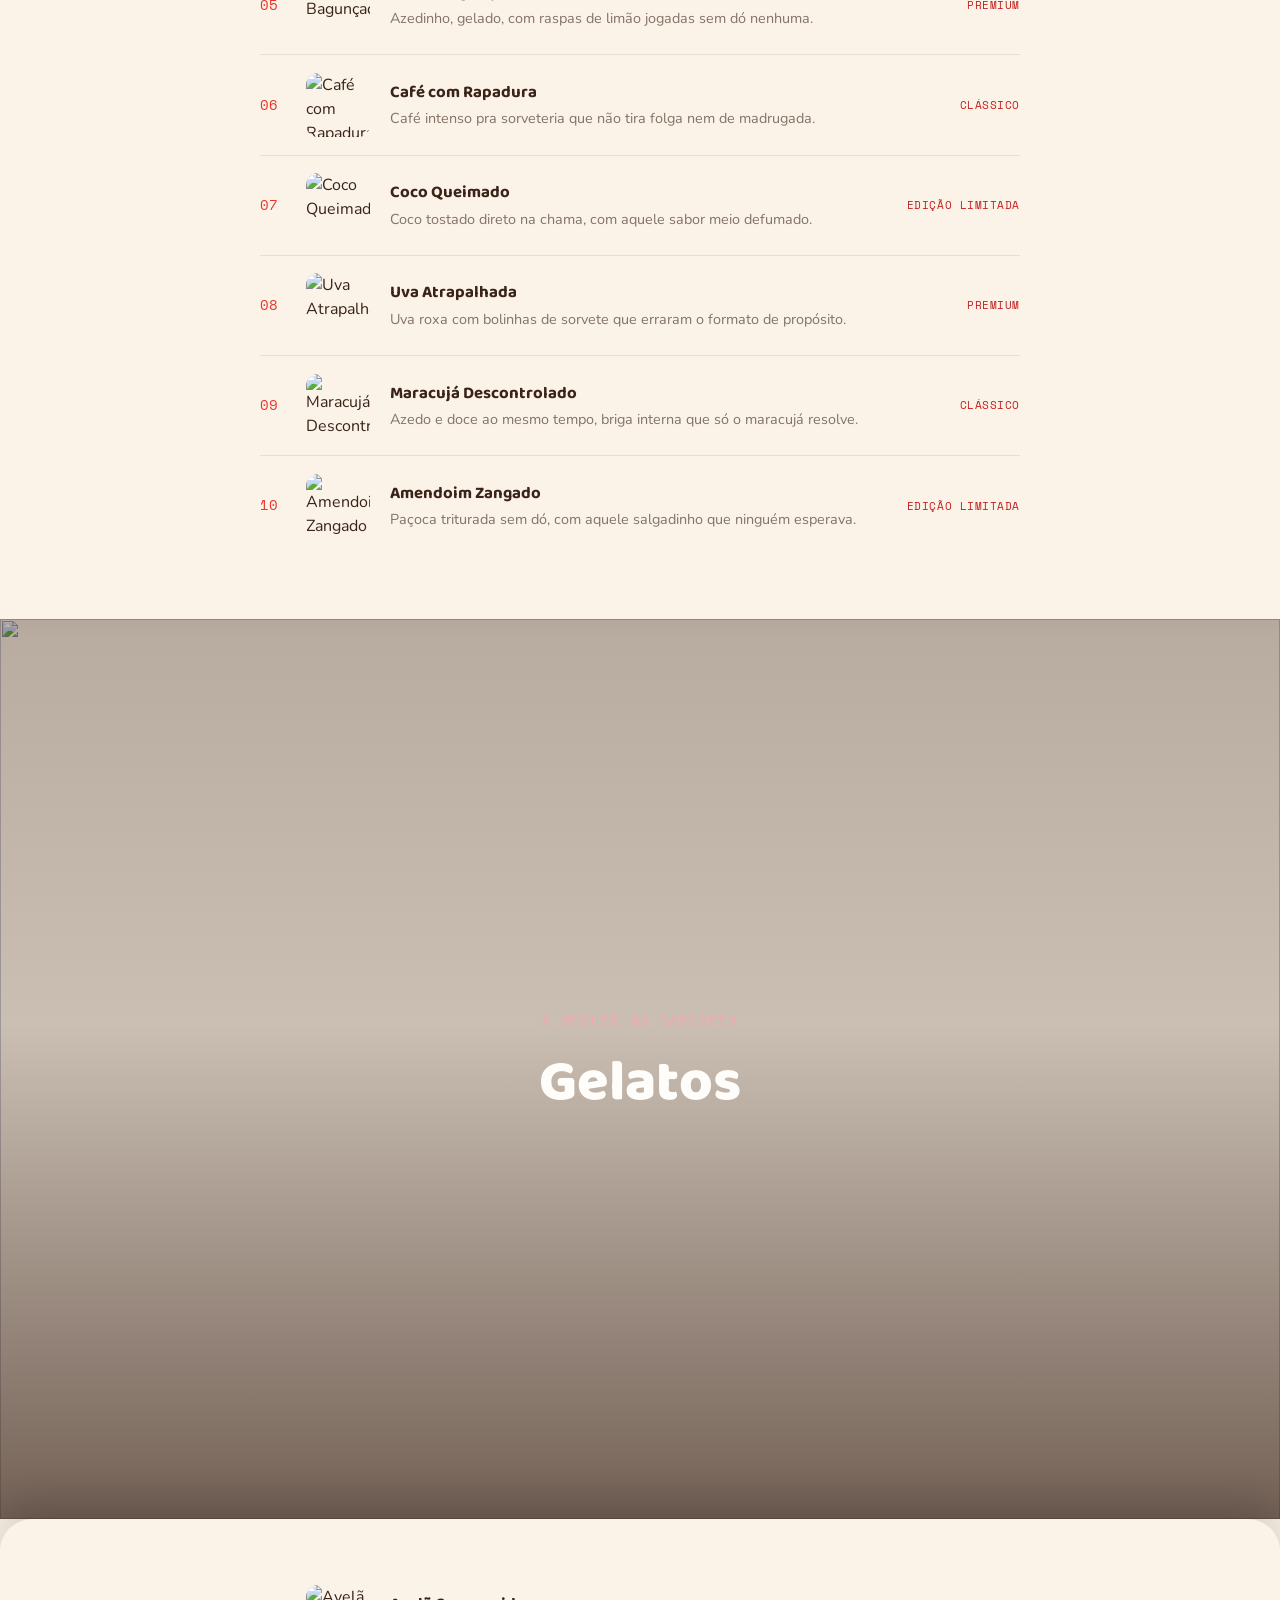
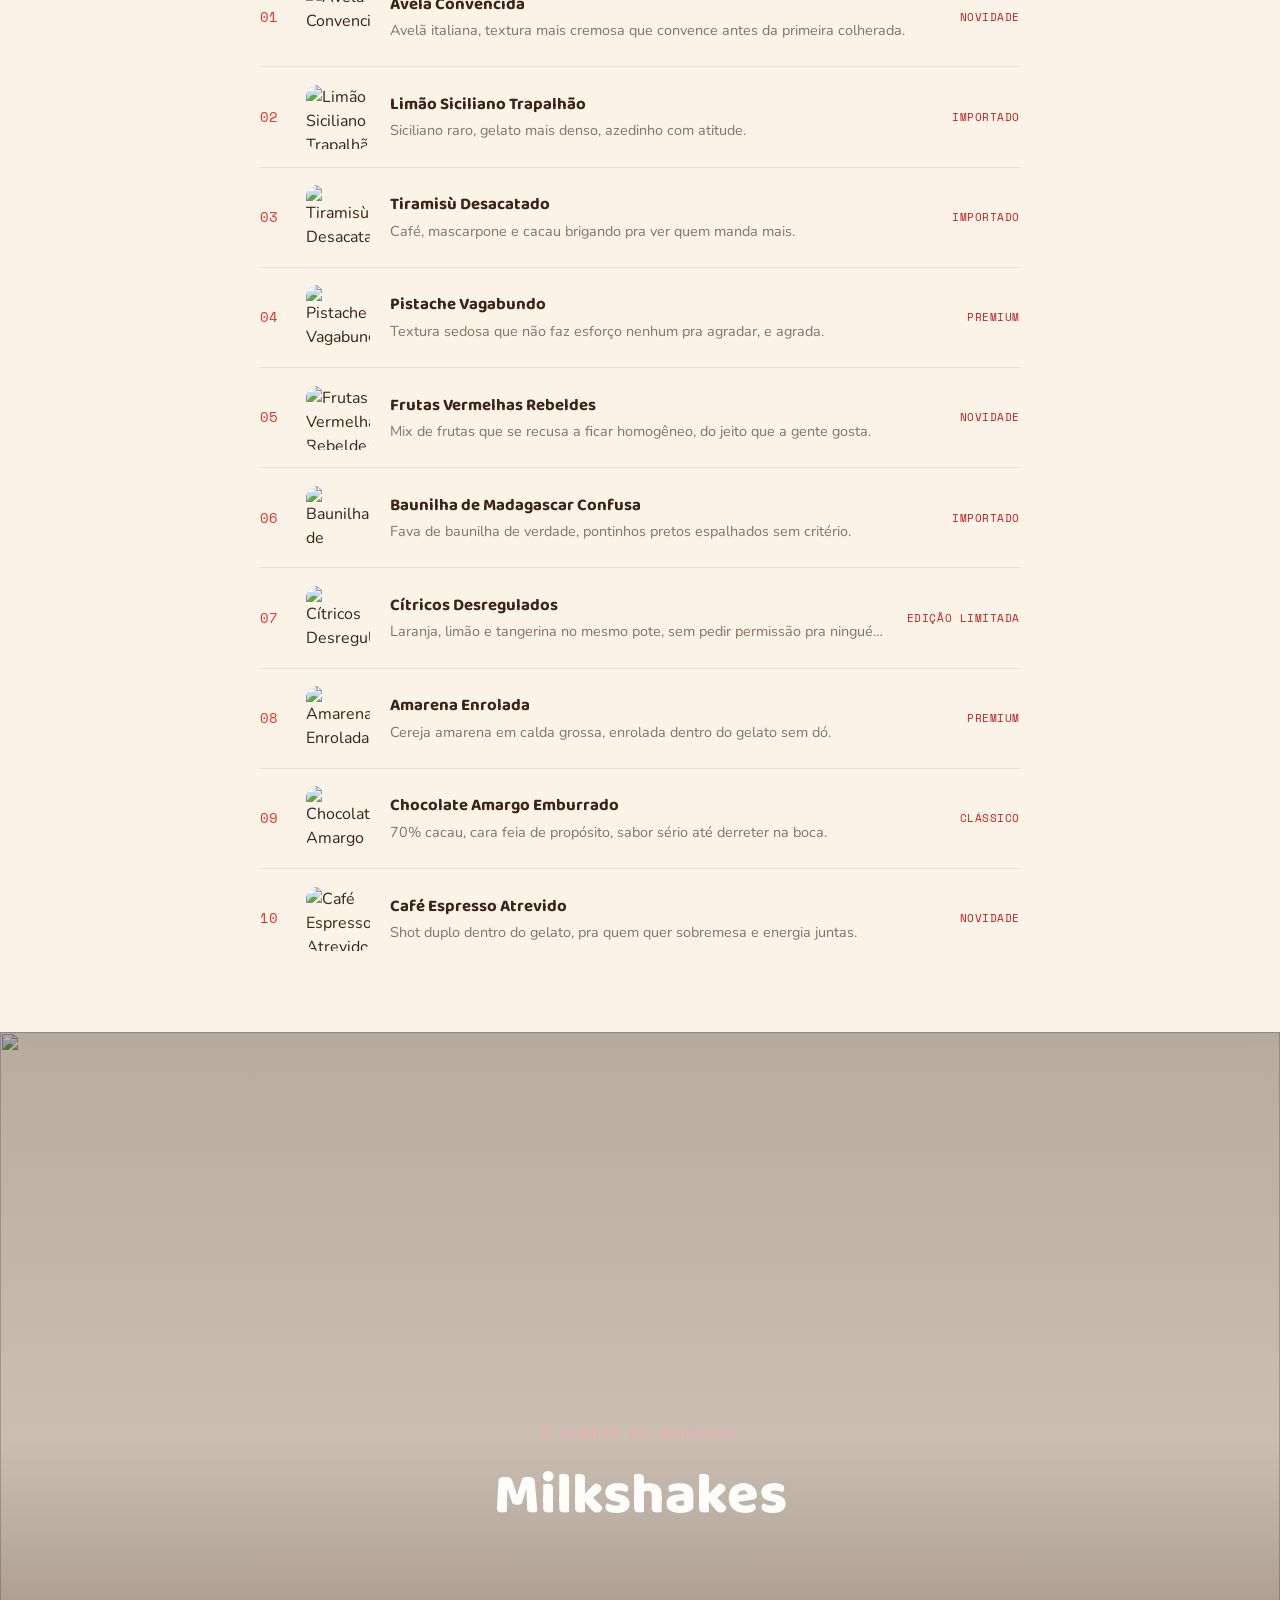
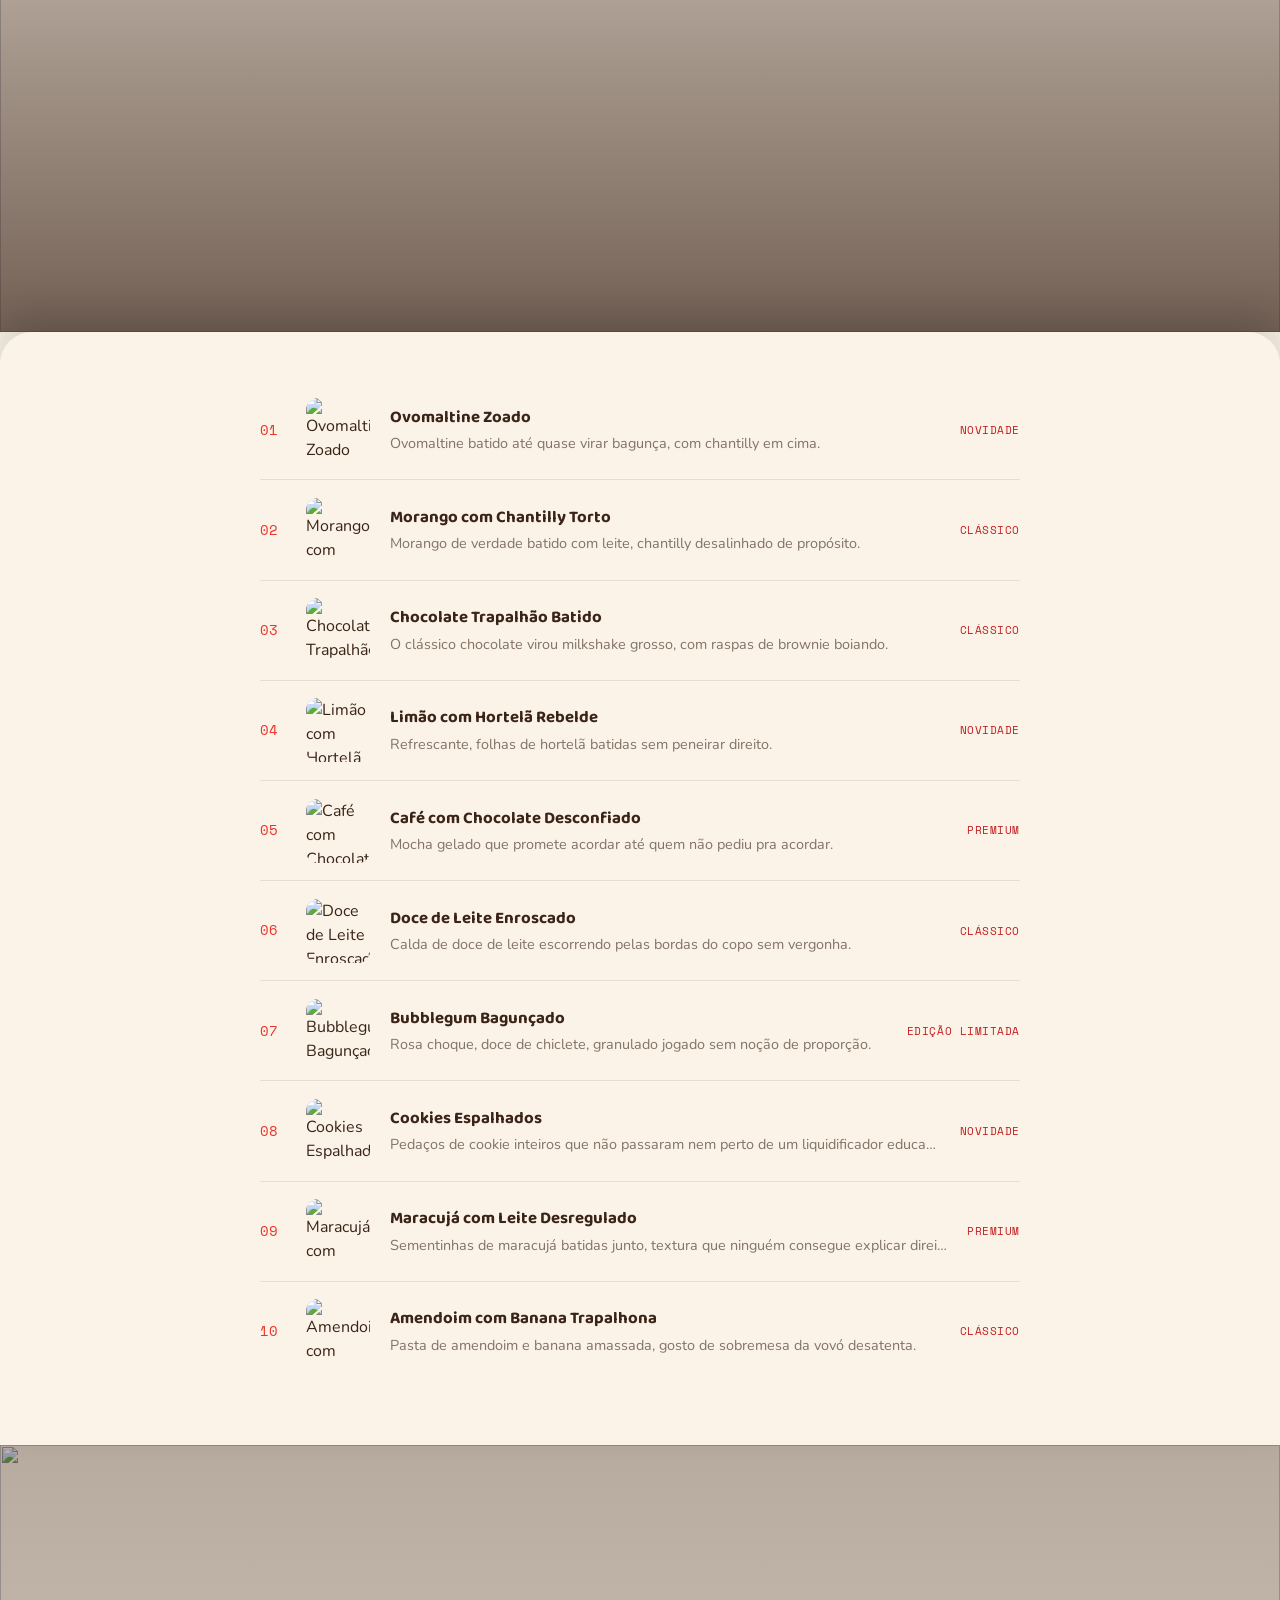
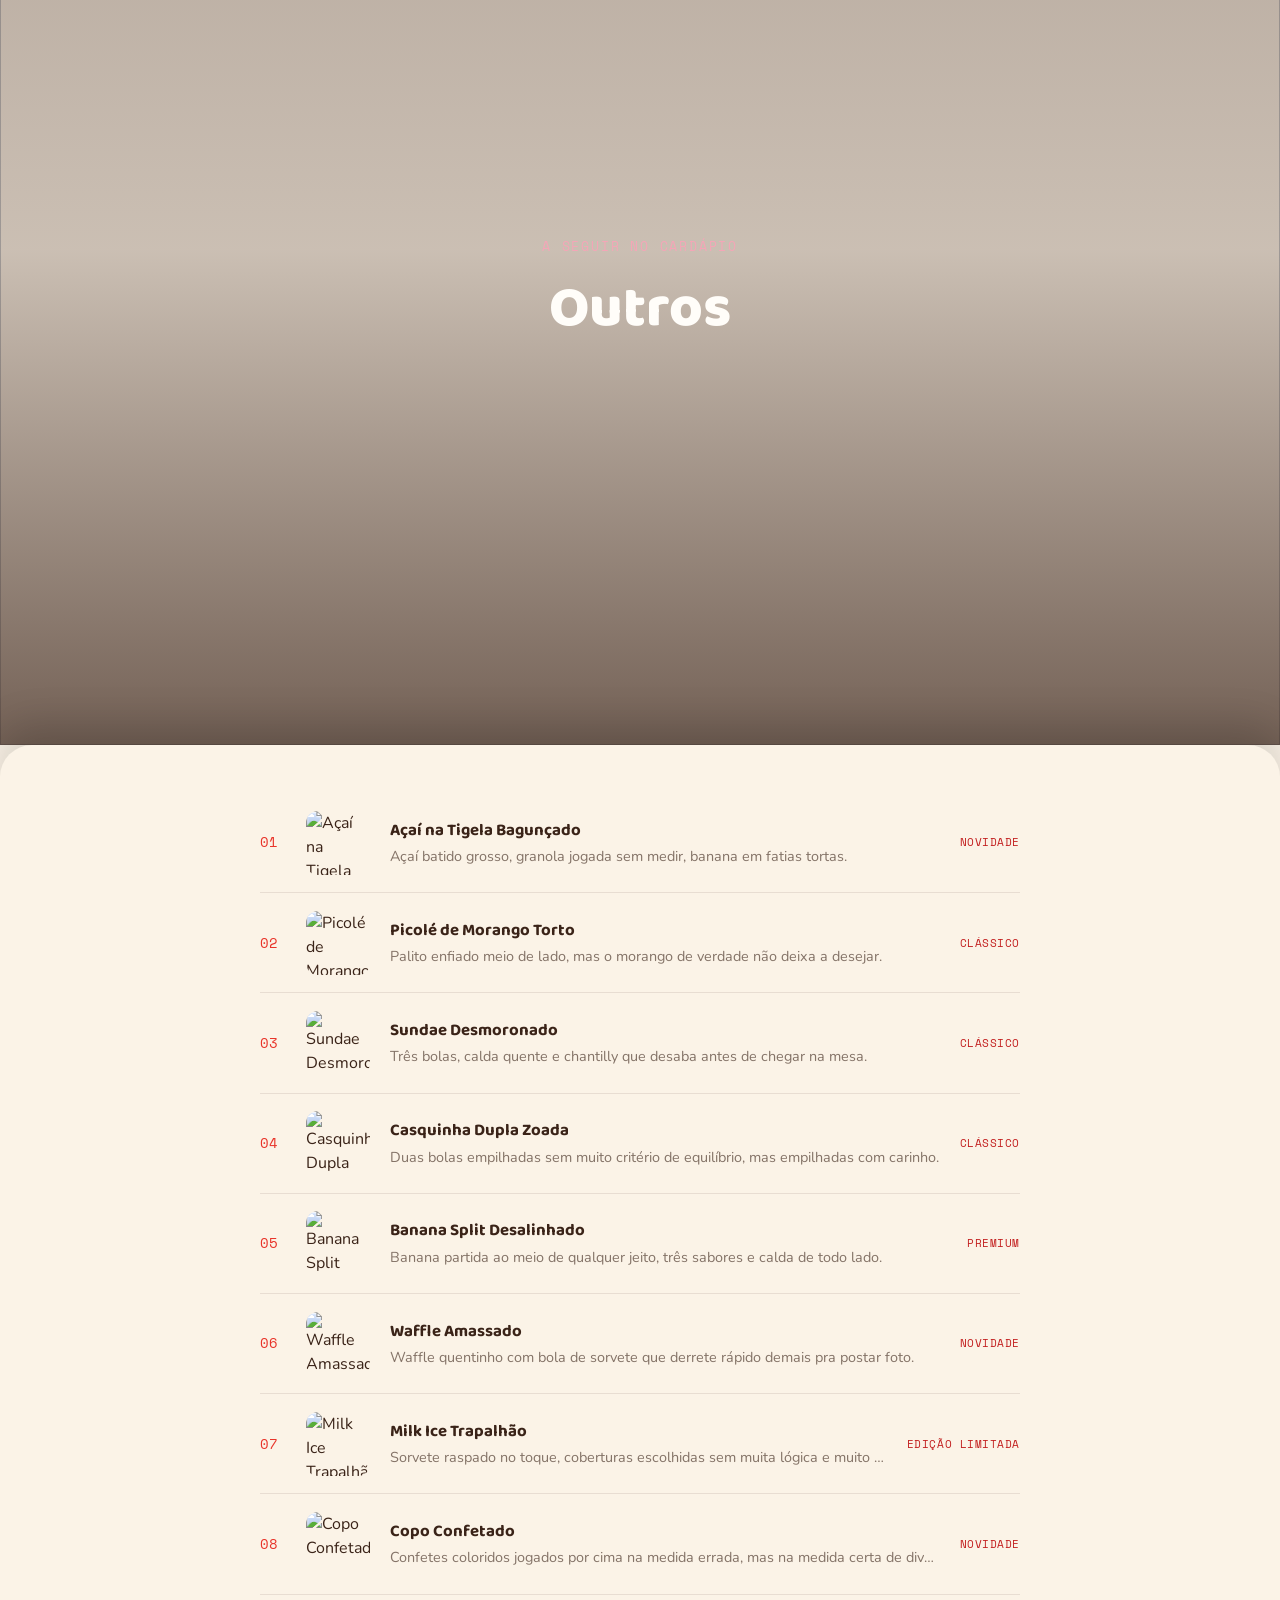
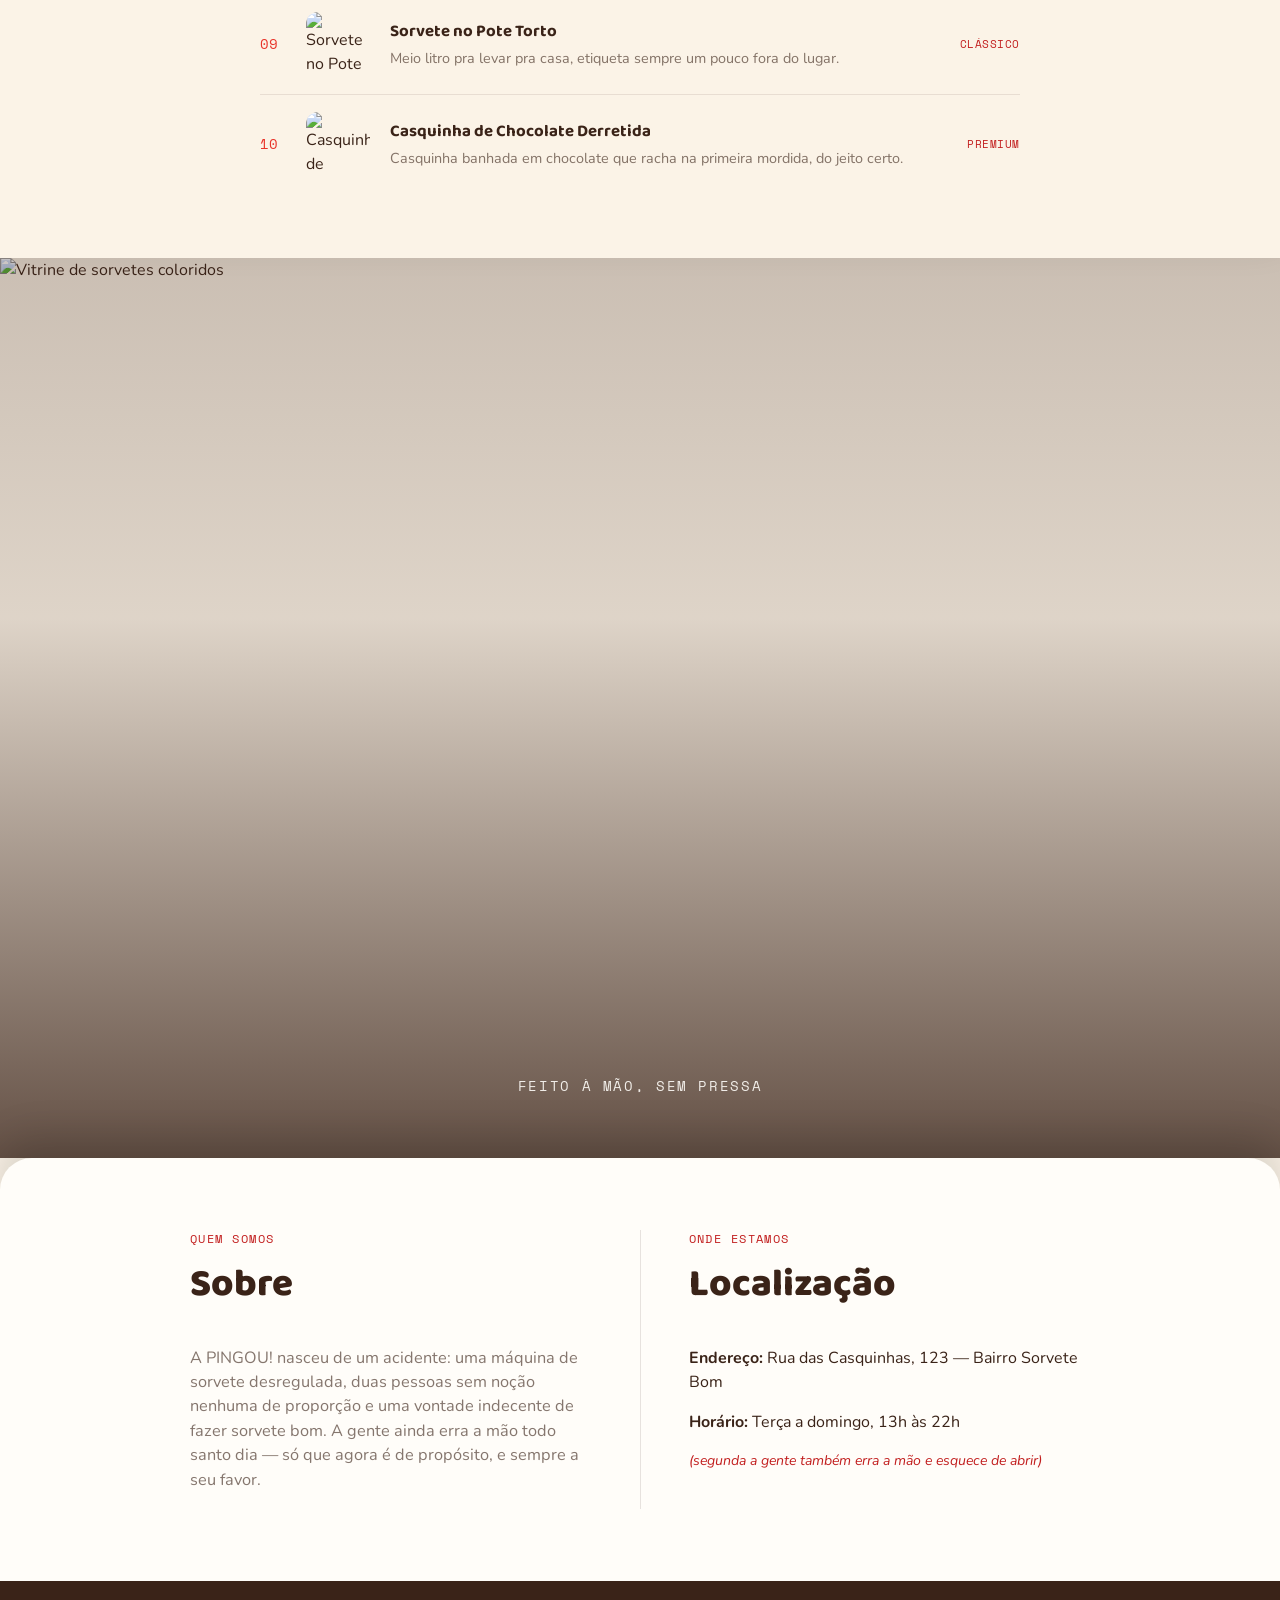
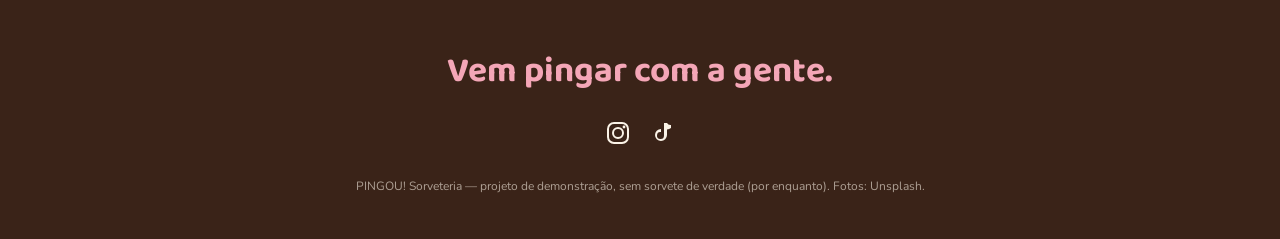
==== commit c90363b7: "feat: finalize v2 catalog and drop legacy v1 page Fill every category (sorvetes/gelatos/milkshakes/o" ====
--- a/v2/index.html
+++ b/v2/index.html
@@ -22,18 +22,13 @@
   </div>
 </section>
 
-<section class="catalogo-divider">
-  <img class="catalogo-divider__bg" src="https://images.unsplash.com/photo-1569429378981-f4c5ba689a9a?w=1600&q=70&auto=format&fit=crop" alt="" aria-hidden="true" loading="lazy">
-  <div class="catalogo-divider__overlay" aria-hidden="true"></div>
-  <div class="catalogo-divider__inner">
-    <p class="catalogo-divider__eyebrow">cardápio de hoje</p>
-    <h2 class="catalogo-divider__title">Sorvetes</h2>
-  </div>
-</section>
-
-<section class="catalogo catalogo--sub" id="catalogo">
+<section class="catalogo" id="catalogo">
   <div class="catalogo__inner">
+    <p class="section-eyebrow">cardápio de hoje</p>
+    <h2 class="section-title">Sabores</h2>
+
     <div class="catalogo__categoria">
+      <h3 class="catalogo__categoria-title">Sorvetes</h3>
       <ul class="catalogo__list">
         <li class="catalogo__item">
           <span class="catalogo__num">01</span>
@@ -107,17 +102,35 @@
           </div>
           <span class="catalogo__tag">premium</span>
         </li>
+        <li class="catalogo__item">
+          <span class="catalogo__num">09</span>
+          <div class="catalogo__photo"><img src="https://images.unsplash.com/photo-1744303858617-3c8b736af835?w=200&q=65&auto=format&fit=crop" alt="Maracujá Descontrolado" loading="lazy"></div>
+          <div class="catalogo__text">
+            <h4 class="catalogo__name">Maracujá Descontrolado</h4>
+            <p class="catalogo__desc">Azedo e doce ao mesmo tempo, briga interna que só o maracujá resolve.</p>
+          </div>
+          <span class="catalogo__tag">clássico</span>
+        </li>
+        <li class="catalogo__item">
+          <span class="catalogo__num">10</span>
+          <div class="catalogo__photo"><img src="https://images.unsplash.com/photo-1567206563064-6f60f40a2b57?w=200&q=65&auto=format&fit=crop" alt="Amendoim Zangado" loading="lazy"></div>
+          <div class="catalogo__text">
+            <h4 class="catalogo__name">Amendoim Zangado</h4>
+            <p class="catalogo__desc">Paçoca triturada sem dó, com aquele salgadinho que ninguém esperava.</p>
+          </div>
+          <span class="catalogo__tag">edição limitada</span>
+        </li>
       </ul>
     </div>
   </div>
 </section>
 
-<section class="catalogo-divider">
-  <img class="catalogo-divider__bg" src="https://images.unsplash.com/photo-1744303858617-3c8b736af835?w=1600&q=70&auto=format&fit=crop" alt="" aria-hidden="true" loading="lazy">
+<section class="catalogo-divider" id="dividerGelatos">
+  <img class="catalogo-divider__bg" src="https://images.unsplash.com/photo-1567206563064-6f60f40a2b57?w=1600&q=70&auto=format&fit=crop" alt="" aria-hidden="true" loading="lazy">
   <div class="catalogo-divider__overlay" aria-hidden="true"></div>
   <div class="catalogo-divider__inner">
     <p class="catalogo-divider__eyebrow">a seguir no cardápio</p>
-    <h2 class="catalogo-divider__title">Gelatos</h2>
+    <h3 class="catalogo-divider__title">Gelatos</h3>
   </div>
 </section>
 
@@ -143,17 +156,89 @@
           </div>
           <span class="catalogo__tag">importado</span>
         </li>
+        <li class="catalogo__item">
+          <span class="catalogo__num">03</span>
+          <div class="catalogo__photo"><img src="https://images.unsplash.com/photo-1627373717516-0f4bb24c487d?w=200&q=65&auto=format&fit=crop" alt="Tiramisù Desacatado" loading="lazy"></div>
+          <div class="catalogo__text">
+            <h4 class="catalogo__name">Tiramisù Desacatado</h4>
+            <p class="catalogo__desc">Café, mascarpone e cacau brigando pra ver quem manda mais.</p>
+          </div>
+          <span class="catalogo__tag">importado</span>
+        </li>
+        <li class="catalogo__item">
+          <span class="catalogo__num">04</span>
+          <div class="catalogo__photo"><img src="https://images.unsplash.com/photo-1569429378981-f4c5ba689a9a?w=200&q=65&auto=format&fit=crop" alt="Pistache Vagabundo" loading="lazy"></div>
+          <div class="catalogo__text">
+            <h4 class="catalogo__name">Pistache Vagabundo</h4>
+            <p class="catalogo__desc">Textura sedosa que não faz esforço nenhum pra agradar, e agrada.</p>
+          </div>
+          <span class="catalogo__tag">premium</span>
+        </li>
+        <li class="catalogo__item">
+          <span class="catalogo__num">05</span>
+          <div class="catalogo__photo"><img src="https://images.unsplash.com/photo-1567206563064-6f60f40a2b57?w=200&q=65&auto=format&fit=crop" alt="Frutas Vermelhas Rebeldes" loading="lazy"></div>
+          <div class="catalogo__text">
+            <h4 class="catalogo__name">Frutas Vermelhas Rebeldes</h4>
+            <p class="catalogo__desc">Mix de frutas que se recusa a ficar homogêneo, do jeito que a gente gosta.</p>
+          </div>
+          <span class="catalogo__tag">novidade</span>
+        </li>
+        <li class="catalogo__item">
+          <span class="catalogo__num">06</span>
+          <div class="catalogo__photo"><img src="https://images.unsplash.com/photo-1532678465554-94846274c297?w=200&q=65&auto=format&fit=crop" alt="Baunilha de Madagascar Confusa" loading="lazy"></div>
+          <div class="catalogo__text">
+            <h4 class="catalogo__name">Baunilha de Madagascar Confusa</h4>
+            <p class="catalogo__desc">Fava de baunilha de verdade, pontinhos pretos espalhados sem critério.</p>
+          </div>
+          <span class="catalogo__tag">importado</span>
+        </li>
+        <li class="catalogo__item">
+          <span class="catalogo__num">07</span>
+          <div class="catalogo__photo"><img src="https://images.unsplash.com/photo-1744303858617-3c8b736af835?w=200&q=65&auto=format&fit=crop" alt="Cítricos Desregulados" loading="lazy"></div>
+          <div class="catalogo__text">
+            <h4 class="catalogo__name">Cítricos Desregulados</h4>
+            <p class="catalogo__desc">Laranja, limão e tangerina no mesmo pote, sem pedir permissão pra ninguém.</p>
+          </div>
+          <span class="catalogo__tag">edição limitada</span>
+        </li>
+        <li class="catalogo__item">
+          <span class="catalogo__num">08</span>
+          <div class="catalogo__photo"><img src="https://images.unsplash.com/photo-1627373717516-0f4bb24c487d?w=200&q=65&auto=format&fit=crop" alt="Amarena Enrolada" loading="lazy"></div>
+          <div class="catalogo__text">
+            <h4 class="catalogo__name">Amarena Enrolada</h4>
+            <p class="catalogo__desc">Cereja amarena em calda grossa, enrolada dentro do gelato sem dó.</p>
+          </div>
+          <span class="catalogo__tag">premium</span>
+        </li>
+        <li class="catalogo__item">
+          <span class="catalogo__num">09</span>
+          <div class="catalogo__photo"><img src="https://images.unsplash.com/photo-1569429378981-f4c5ba689a9a?w=200&q=65&auto=format&fit=crop" alt="Chocolate Amargo Emburrado" loading="lazy"></div>
+          <div class="catalogo__text">
+            <h4 class="catalogo__name">Chocolate Amargo Emburrado</h4>
+            <p class="catalogo__desc">70% cacau, cara feia de propósito, sabor sério até derreter na boca.</p>
+          </div>
+          <span class="catalogo__tag">clássico</span>
+        </li>
+        <li class="catalogo__item">
+          <span class="catalogo__num">10</span>
+          <div class="catalogo__photo"><img src="https://images.unsplash.com/photo-1567206563064-6f60f40a2b57?w=200&q=65&auto=format&fit=crop" alt="Café Espresso Atrevido" loading="lazy"></div>
+          <div class="catalogo__text">
+            <h4 class="catalogo__name">Café Espresso Atrevido</h4>
+            <p class="catalogo__desc">Shot duplo dentro do gelato, pra quem quer sobremesa e energia juntas.</p>
+          </div>
+          <span class="catalogo__tag">novidade</span>
+        </li>
       </ul>
     </div>
   </div>
 </section>
 
-<section class="catalogo-divider">
+<section class="catalogo-divider" id="dividerMilkshakes">
   <img class="catalogo-divider__bg" src="https://images.unsplash.com/photo-1532678465554-94846274c297?w=1600&q=70&auto=format&fit=crop" alt="" aria-hidden="true" loading="lazy">
   <div class="catalogo-divider__overlay" aria-hidden="true"></div>
   <div class="catalogo-divider__inner">
     <p class="catalogo-divider__eyebrow">a seguir no cardápio</p>
-    <h2 class="catalogo-divider__title">Milkshakes</h2>
+    <h3 class="catalogo-divider__title">Milkshakes</h3>
   </div>
 </section>
 
@@ -179,17 +264,89 @@
           </div>
           <span class="catalogo__tag">clássico</span>
         </li>
+        <li class="catalogo__item">
+          <span class="catalogo__num">03</span>
+          <div class="catalogo__photo"><img src="https://images.unsplash.com/photo-1567206563064-6f60f40a2b57?w=200&q=65&auto=format&fit=crop" alt="Chocolate Trapalhão Batido" loading="lazy"></div>
+          <div class="catalogo__text">
+            <h4 class="catalogo__name">Chocolate Trapalhão Batido</h4>
+            <p class="catalogo__desc">O clássico chocolate virou milkshake grosso, com raspas de brownie boiando.</p>
+          </div>
+          <span class="catalogo__tag">clássico</span>
+        </li>
+        <li class="catalogo__item">
+          <span class="catalogo__num">04</span>
+          <div class="catalogo__photo"><img src="https://images.unsplash.com/photo-1744303858617-3c8b736af835?w=200&q=65&auto=format&fit=crop" alt="Limão com Hortelã Rebelde" loading="lazy"></div>
+          <div class="catalogo__text">
+            <h4 class="catalogo__name">Limão com Hortelã Rebelde</h4>
+            <p class="catalogo__desc">Refrescante, folhas de hortelã batidas sem peneirar direito.</p>
+          </div>
+          <span class="catalogo__tag">novidade</span>
+        </li>
+        <li class="catalogo__item">
+          <span class="catalogo__num">05</span>
+          <div class="catalogo__photo"><img src="https://images.unsplash.com/photo-1627373717516-0f4bb24c487d?w=200&q=65&auto=format&fit=crop" alt="Café com Chocolate Desconfiado" loading="lazy"></div>
+          <div class="catalogo__text">
+            <h4 class="catalogo__name">Café com Chocolate Desconfiado</h4>
+            <p class="catalogo__desc">Mocha gelado que promete acordar até quem não pediu pra acordar.</p>
+          </div>
+          <span class="catalogo__tag">premium</span>
+        </li>
+        <li class="catalogo__item">
+          <span class="catalogo__num">06</span>
+          <div class="catalogo__photo"><img src="https://images.unsplash.com/photo-1569429378981-f4c5ba689a9a?w=200&q=65&auto=format&fit=crop" alt="Doce de Leite Enroscado" loading="lazy"></div>
+          <div class="catalogo__text">
+            <h4 class="catalogo__name">Doce de Leite Enroscado</h4>
+            <p class="catalogo__desc">Calda de doce de leite escorrendo pelas bordas do copo sem vergonha.</p>
+          </div>
+          <span class="catalogo__tag">clássico</span>
+        </li>
+        <li class="catalogo__item">
+          <span class="catalogo__num">07</span>
+          <div class="catalogo__photo"><img src="https://images.unsplash.com/photo-1532678465554-94846274c297?w=200&q=65&auto=format&fit=crop" alt="Bubblegum Bagunçado" loading="lazy"></div>
+          <div class="catalogo__text">
+            <h4 class="catalogo__name">Bubblegum Bagunçado</h4>
+            <p class="catalogo__desc">Rosa choque, doce de chiclete, granulado jogado sem noção de proporção.</p>
+          </div>
+          <span class="catalogo__tag">edição limitada</span>
+        </li>
+        <li class="catalogo__item">
+          <span class="catalogo__num">08</span>
+          <div class="catalogo__photo"><img src="https://images.unsplash.com/photo-1567206563064-6f60f40a2b57?w=200&q=65&auto=format&fit=crop" alt="Cookies Espalhados" loading="lazy"></div>
+          <div class="catalogo__text">
+            <h4 class="catalogo__name">Cookies Espalhados</h4>
+            <p class="catalogo__desc">Pedaços de cookie inteiros que não passaram nem perto de um liquidificador educado.</p>
+          </div>
+          <span class="catalogo__tag">novidade</span>
+        </li>
+        <li class="catalogo__item">
+          <span class="catalogo__num">09</span>
+          <div class="catalogo__photo"><img src="https://images.unsplash.com/photo-1744303858617-3c8b736af835?w=200&q=65&auto=format&fit=crop" alt="Maracujá com Leite Desregulado" loading="lazy"></div>
+          <div class="catalogo__text">
+            <h4 class="catalogo__name">Maracujá com Leite Desregulado</h4>
+            <p class="catalogo__desc">Sementinhas de maracujá batidas junto, textura que ninguém consegue explicar direito.</p>
+          </div>
+          <span class="catalogo__tag">premium</span>
+        </li>
+        <li class="catalogo__item">
+          <span class="catalogo__num">10</span>
+          <div class="catalogo__photo"><img src="https://images.unsplash.com/photo-1627373717516-0f4bb24c487d?w=200&q=65&auto=format&fit=crop" alt="Amendoim com Banana Trapalhona" loading="lazy"></div>
+          <div class="catalogo__text">
+            <h4 class="catalogo__name">Amendoim com Banana Trapalhona</h4>
+            <p class="catalogo__desc">Pasta de amendoim e banana amassada, gosto de sobremesa da vovó desatenta.</p>
+          </div>
+          <span class="catalogo__tag">clássico</span>
+        </li>
       </ul>
     </div>
   </div>
 </section>
 
-<section class="catalogo-divider">
+<section class="catalogo-divider" id="dividerOutros">
   <img class="catalogo-divider__bg" src="https://images.unsplash.com/photo-1627373717516-0f4bb24c487d?w=1600&q=70&auto=format&fit=crop" alt="" aria-hidden="true" loading="lazy">
   <div class="catalogo-divider__overlay" aria-hidden="true"></div>
   <div class="catalogo-divider__inner">
     <p class="catalogo-divider__eyebrow">a seguir no cardápio</p>
-    <h2 class="catalogo-divider__title">Outros</h2>
+    <h3 class="catalogo-divider__title">Outros</h3>
   </div>
 </section>
 
@@ -205,6 +362,87 @@
             <p class="catalogo__desc">Açaí batido grosso, granola jogada sem medir, banana em fatias tortas.</p>
           </div>
           <span class="catalogo__tag">novidade</span>
+        </li>
+        <li class="catalogo__item">
+          <span class="catalogo__num">02</span>
+          <div class="catalogo__photo"><img src="https://images.unsplash.com/photo-1532678465554-94846274c297?w=200&q=65&auto=format&fit=crop" alt="Picolé de Morango Torto" loading="lazy"></div>
+          <div class="catalogo__text">
+            <h4 class="catalogo__name">Picolé de Morango Torto</h4>
+            <p class="catalogo__desc">Palito enfiado meio de lado, mas o morango de verdade não deixa a desejar.</p>
+          </div>
+          <span class="catalogo__tag">clássico</span>
+        </li>
+        <li class="catalogo__item">
+          <span class="catalogo__num">03</span>
+          <div class="catalogo__photo"><img src="https://images.unsplash.com/photo-1627373717516-0f4bb24c487d?w=200&q=65&auto=format&fit=crop" alt="Sundae Desmoronado" loading="lazy"></div>
+          <div class="catalogo__text">
+            <h4 class="catalogo__name">Sundae Desmoronado</h4>
+            <p class="catalogo__desc">Três bolas, calda quente e chantilly que desaba antes de chegar na mesa.</p>
+          </div>
+          <span class="catalogo__tag">clássico</span>
+        </li>
+        <li class="catalogo__item">
+          <span class="catalogo__num">04</span>
+          <div class="catalogo__photo"><img src="https://images.unsplash.com/photo-1744303858617-3c8b736af835?w=200&q=65&auto=format&fit=crop" alt="Casquinha Dupla Zoada" loading="lazy"></div>
+          <div class="catalogo__text">
+            <h4 class="catalogo__name">Casquinha Dupla Zoada</h4>
+            <p class="catalogo__desc">Duas bolas empilhadas sem muito critério de equilíbrio, mas empilhadas com carinho.</p>
+          </div>
+          <span class="catalogo__tag">clássico</span>
+        </li>
+        <li class="catalogo__item">
+          <span class="catalogo__num">05</span>
+          <div class="catalogo__photo"><img src="https://images.unsplash.com/photo-1569429378981-f4c5ba689a9a?w=200&q=65&auto=format&fit=crop" alt="Banana Split Desalinhado" loading="lazy"></div>
+          <div class="catalogo__text">
+            <h4 class="catalogo__name">Banana Split Desalinhado</h4>
+            <p class="catalogo__desc">Banana partida ao meio de qualquer jeito, três sabores e calda de todo lado.</p>
+          </div>
+          <span class="catalogo__tag">premium</span>
+        </li>
+        <li class="catalogo__item">
+          <span class="catalogo__num">06</span>
+          <div class="catalogo__photo"><img src="https://images.unsplash.com/photo-1567206563064-6f60f40a2b57?w=200&q=65&auto=format&fit=crop" alt="Waffle Amassado" loading="lazy"></div>
+          <div class="catalogo__text">
+            <h4 class="catalogo__name">Waffle Amassado</h4>
+            <p class="catalogo__desc">Waffle quentinho com bola de sorvete que derrete rápido demais pra postar foto.</p>
+          </div>
+          <span class="catalogo__tag">novidade</span>
+        </li>
+        <li class="catalogo__item">
+          <span class="catalogo__num">07</span>
+          <div class="catalogo__photo"><img src="https://images.unsplash.com/photo-1532678465554-94846274c297?w=200&q=65&auto=format&fit=crop" alt="Milk Ice Trapalhão" loading="lazy"></div>
+          <div class="catalogo__text">
+            <h4 class="catalogo__name">Milk Ice Trapalhão</h4>
+            <p class="catalogo__desc">Sorvete raspado no toque, coberturas escolhidas sem muita lógica e muito sabor.</p>
+          </div>
+          <span class="catalogo__tag">edição limitada</span>
+        </li>
+        <li class="catalogo__item">
+          <span class="catalogo__num">08</span>
+          <div class="catalogo__photo"><img src="https://images.unsplash.com/photo-1627373717516-0f4bb24c487d?w=200&q=65&auto=format&fit=crop" alt="Copo Confetado" loading="lazy"></div>
+          <div class="catalogo__text">
+            <h4 class="catalogo__name">Copo Confetado</h4>
+            <p class="catalogo__desc">Confetes coloridos jogados por cima na medida errada, mas na medida certa de diversão.</p>
+          </div>
+          <span class="catalogo__tag">novidade</span>
+        </li>
+        <li class="catalogo__item">
+          <span class="catalogo__num">09</span>
+          <div class="catalogo__photo"><img src="https://images.unsplash.com/photo-1744303858617-3c8b736af835?w=200&q=65&auto=format&fit=crop" alt="Sorvete no Pote Torto" loading="lazy"></div>
+          <div class="catalogo__text">
+            <h4 class="catalogo__name">Sorvete no Pote Torto</h4>
+            <p class="catalogo__desc">Meio litro pra levar pra casa, etiqueta sempre um pouco fora do lugar.</p>
+          </div>
+          <span class="catalogo__tag">clássico</span>
+        </li>
+        <li class="catalogo__item">
+          <span class="catalogo__num">10</span>
+          <div class="catalogo__photo"><img src="https://images.unsplash.com/photo-1569429378981-f4c5ba689a9a?w=200&q=65&auto=format&fit=crop" alt="Casquinha de Chocolate Derretida" loading="lazy"></div>
+          <div class="catalogo__text">
+            <h4 class="catalogo__name">Casquinha de Chocolate Derretida</h4>
+            <p class="catalogo__desc">Casquinha banhada em chocolate que racha na primeira mordida, do jeito certo.</p>
+          </div>
+          <span class="catalogo__tag">premium</span>
         </li>
       </ul>
     </div>
--- a/v2/style.css
+++ b/v2/style.css
@@ -1,5 +1,10 @@
 *, *::before, *::after { box-sizing: border-box; }
 html { scroll-behavior: smooth; }
+
+*{
+  scrollbar-width: none;
+}
+
 body {
   margin: 0;
   background: var(--cream);
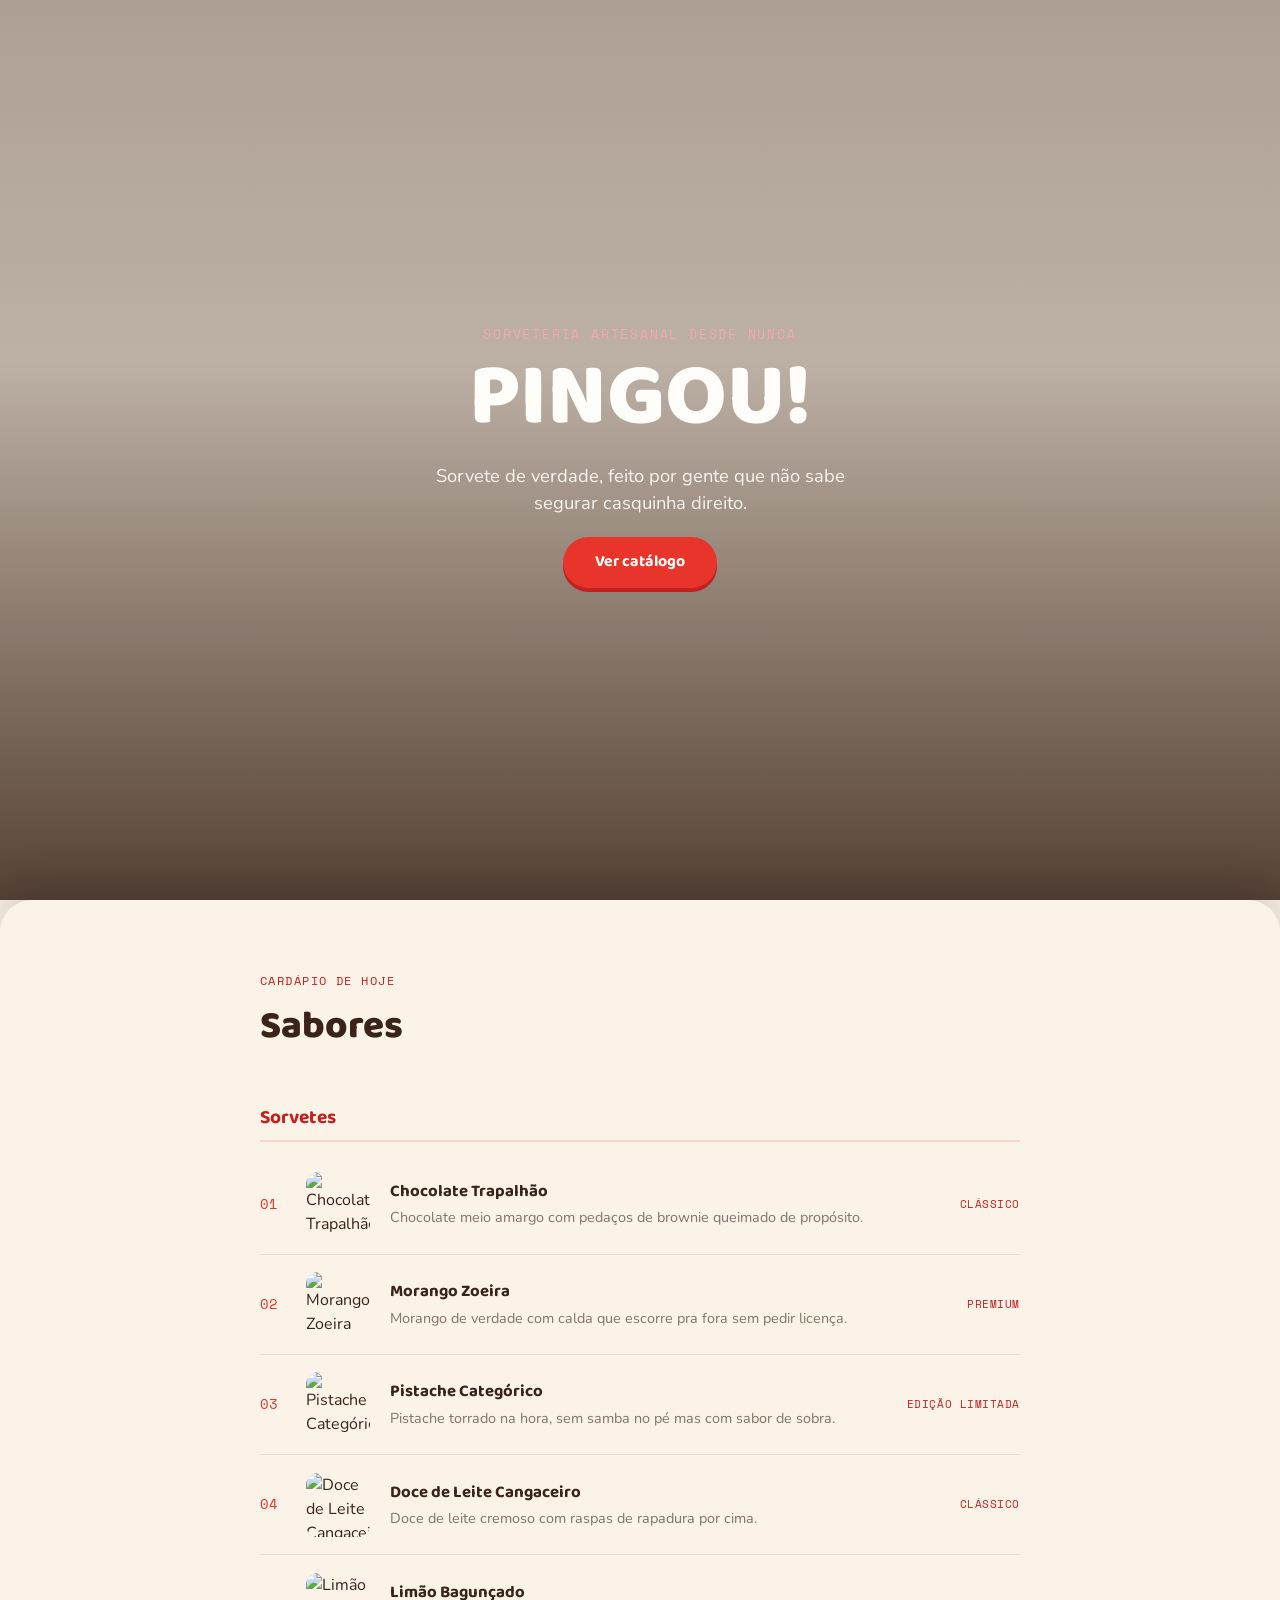
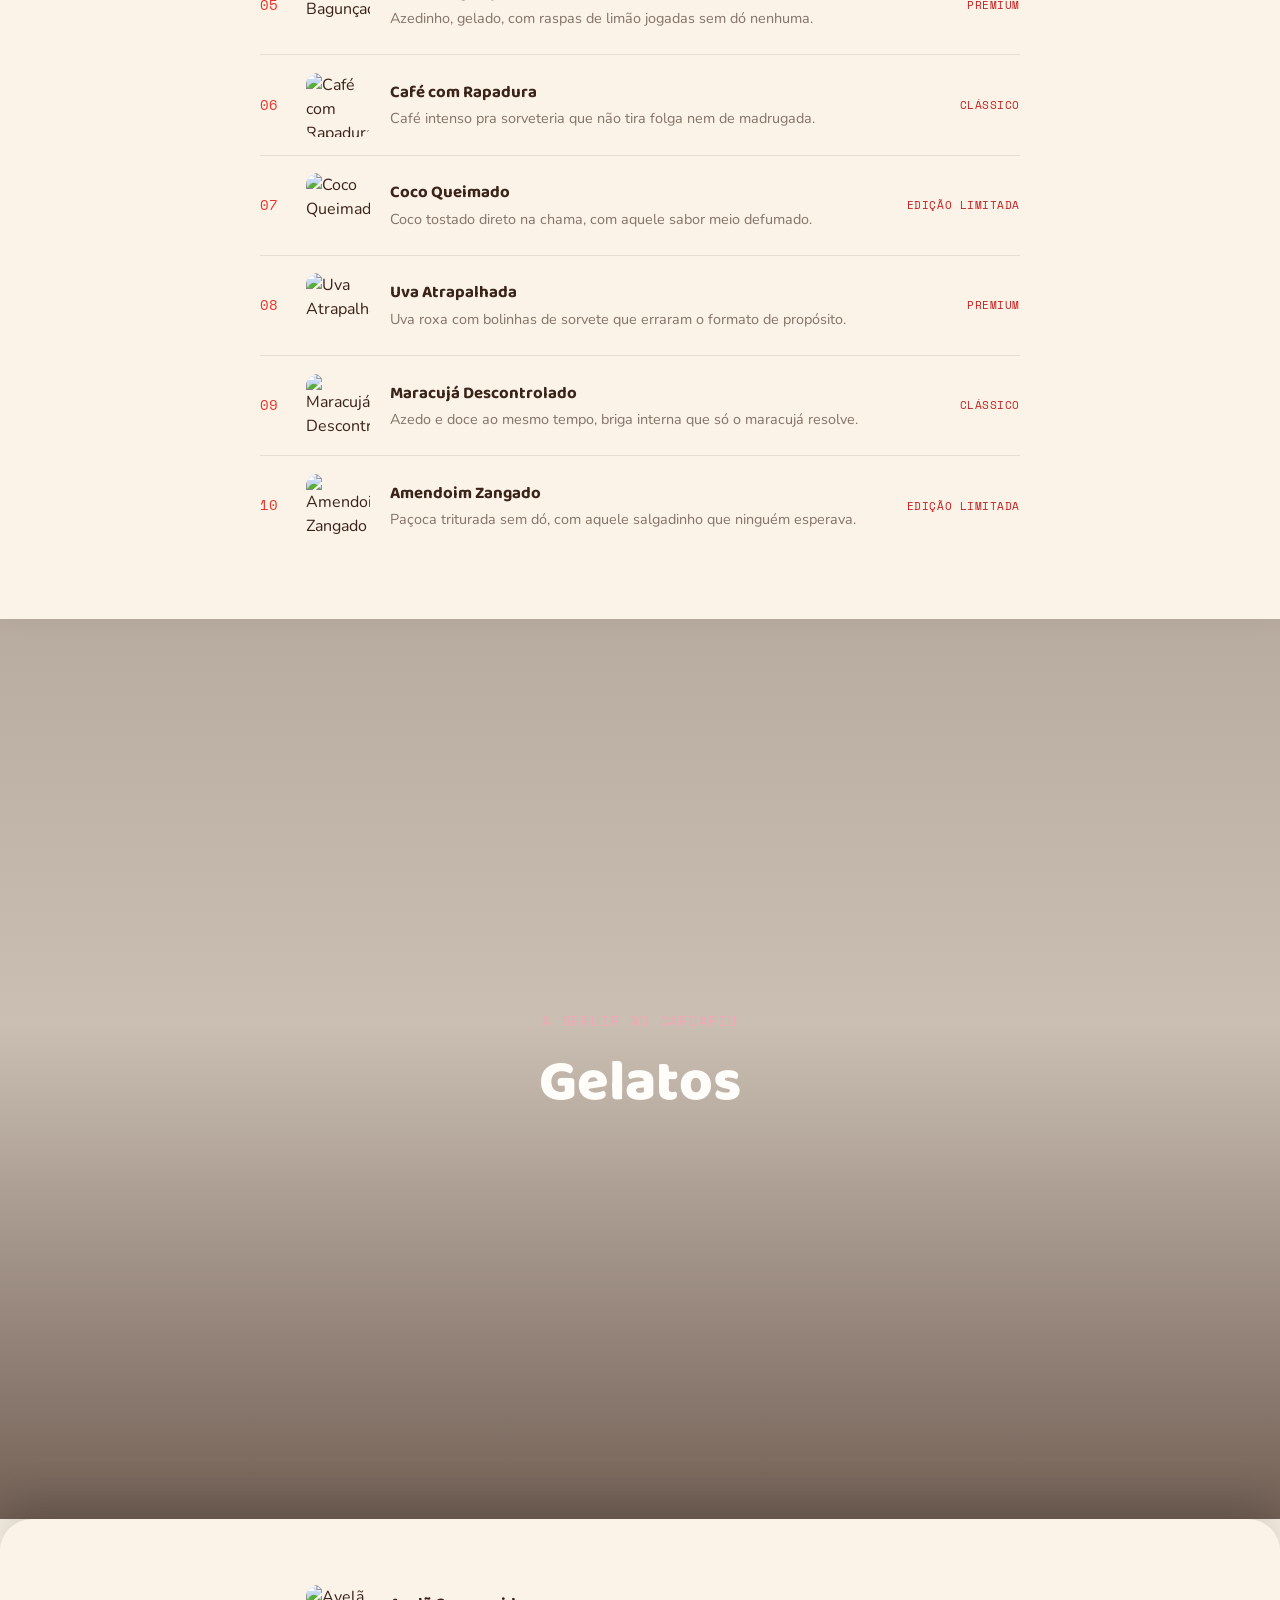
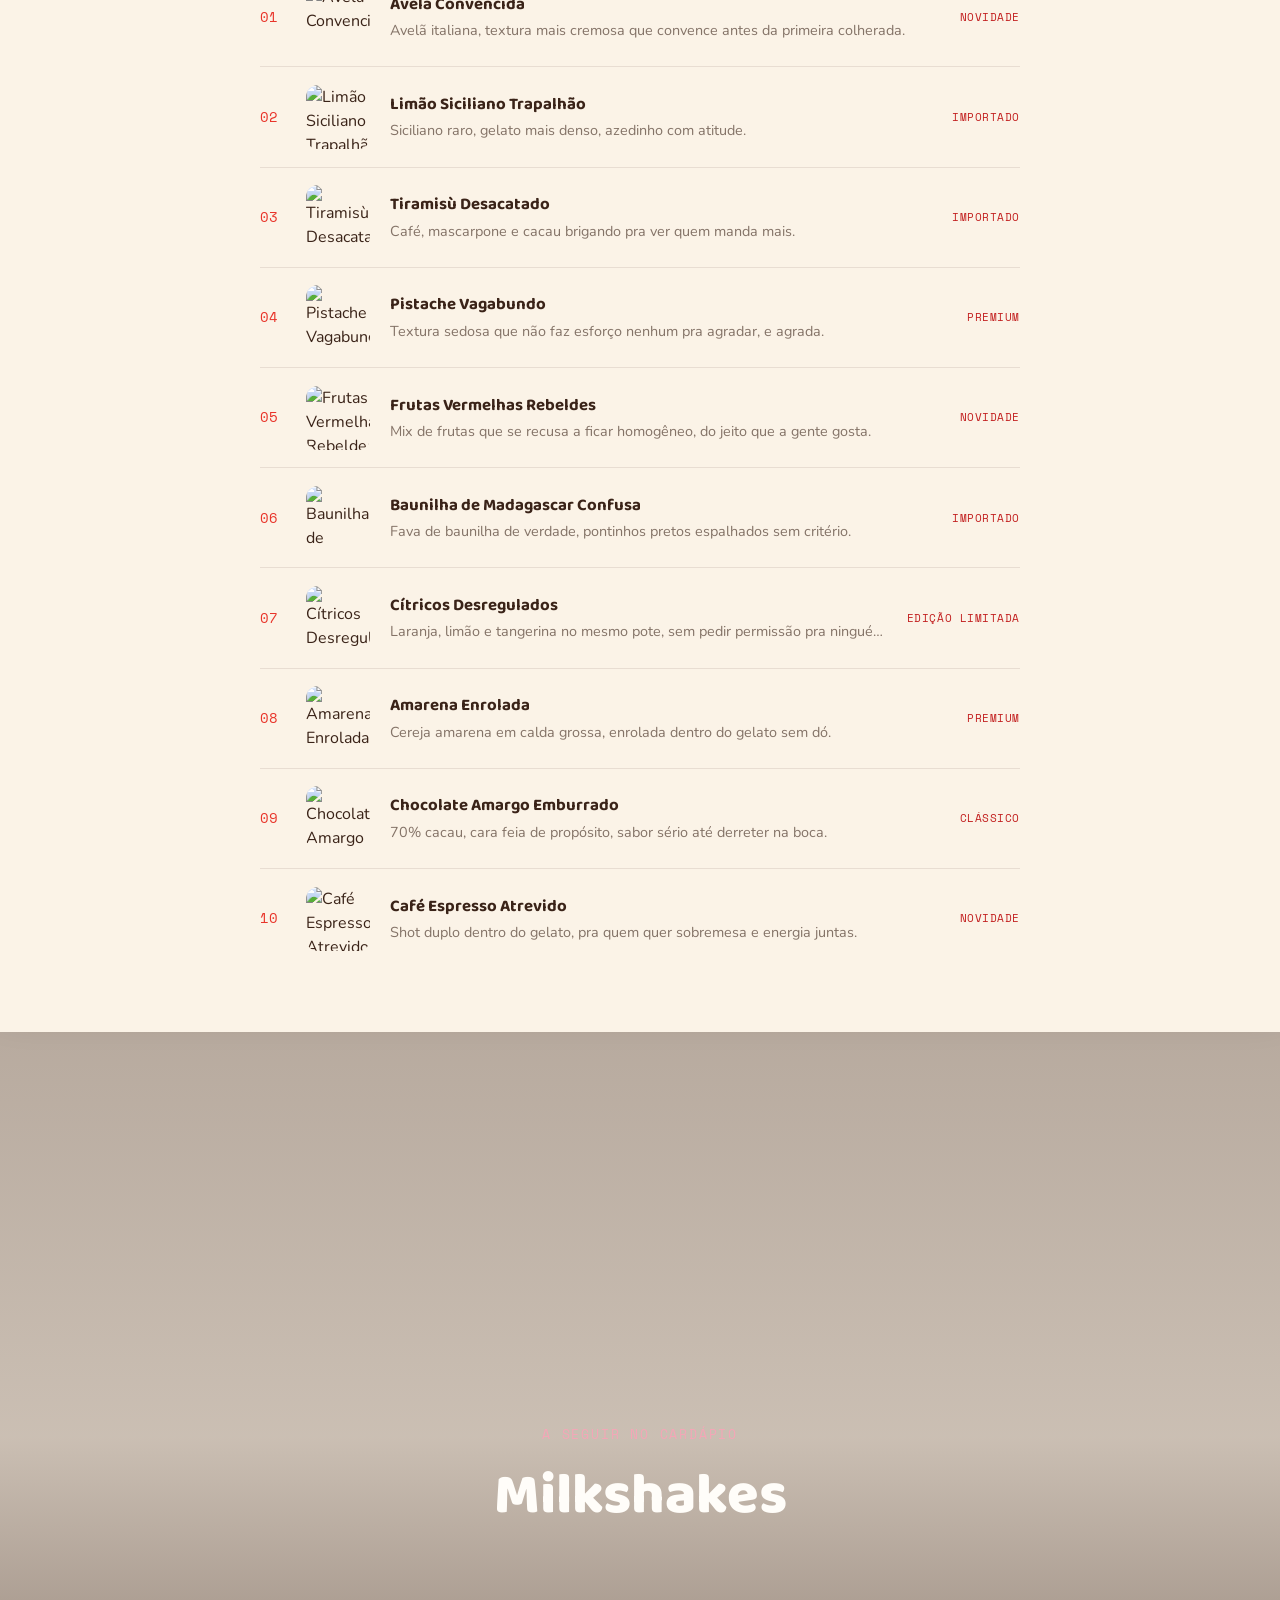
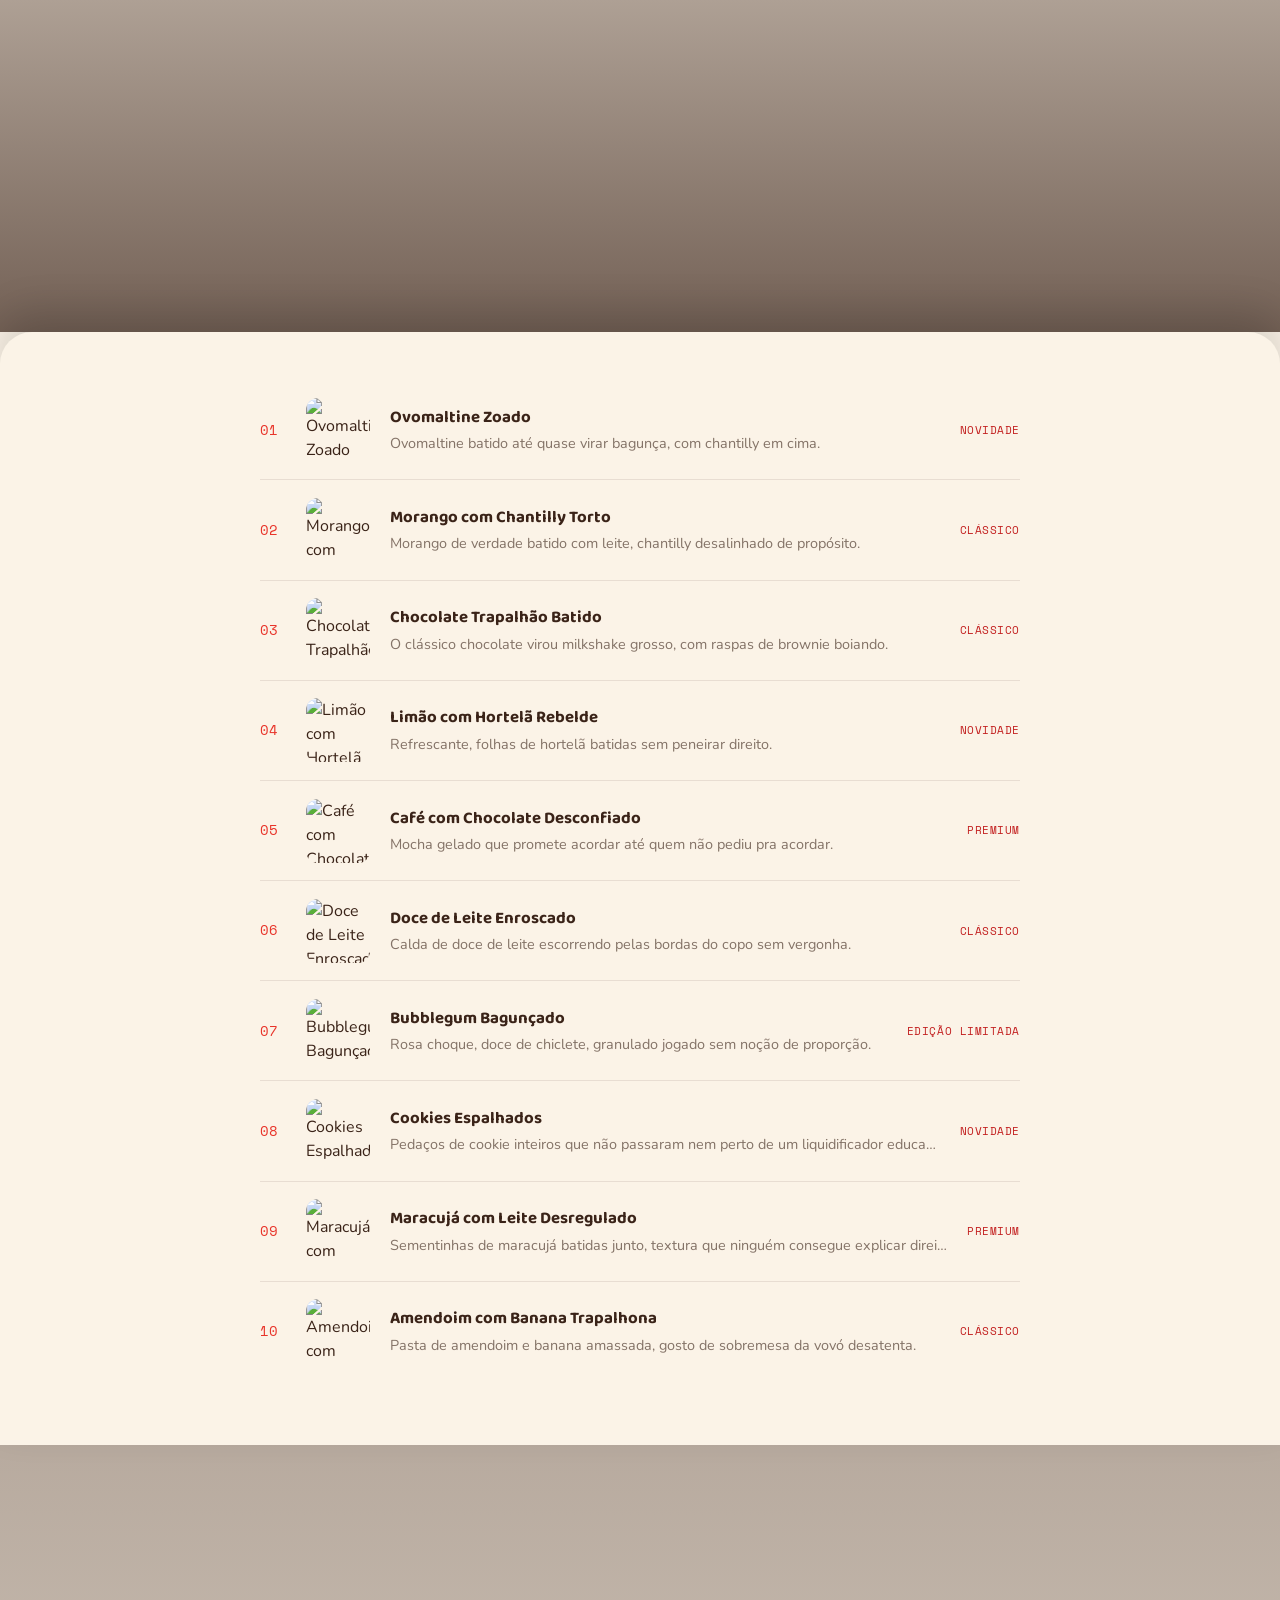
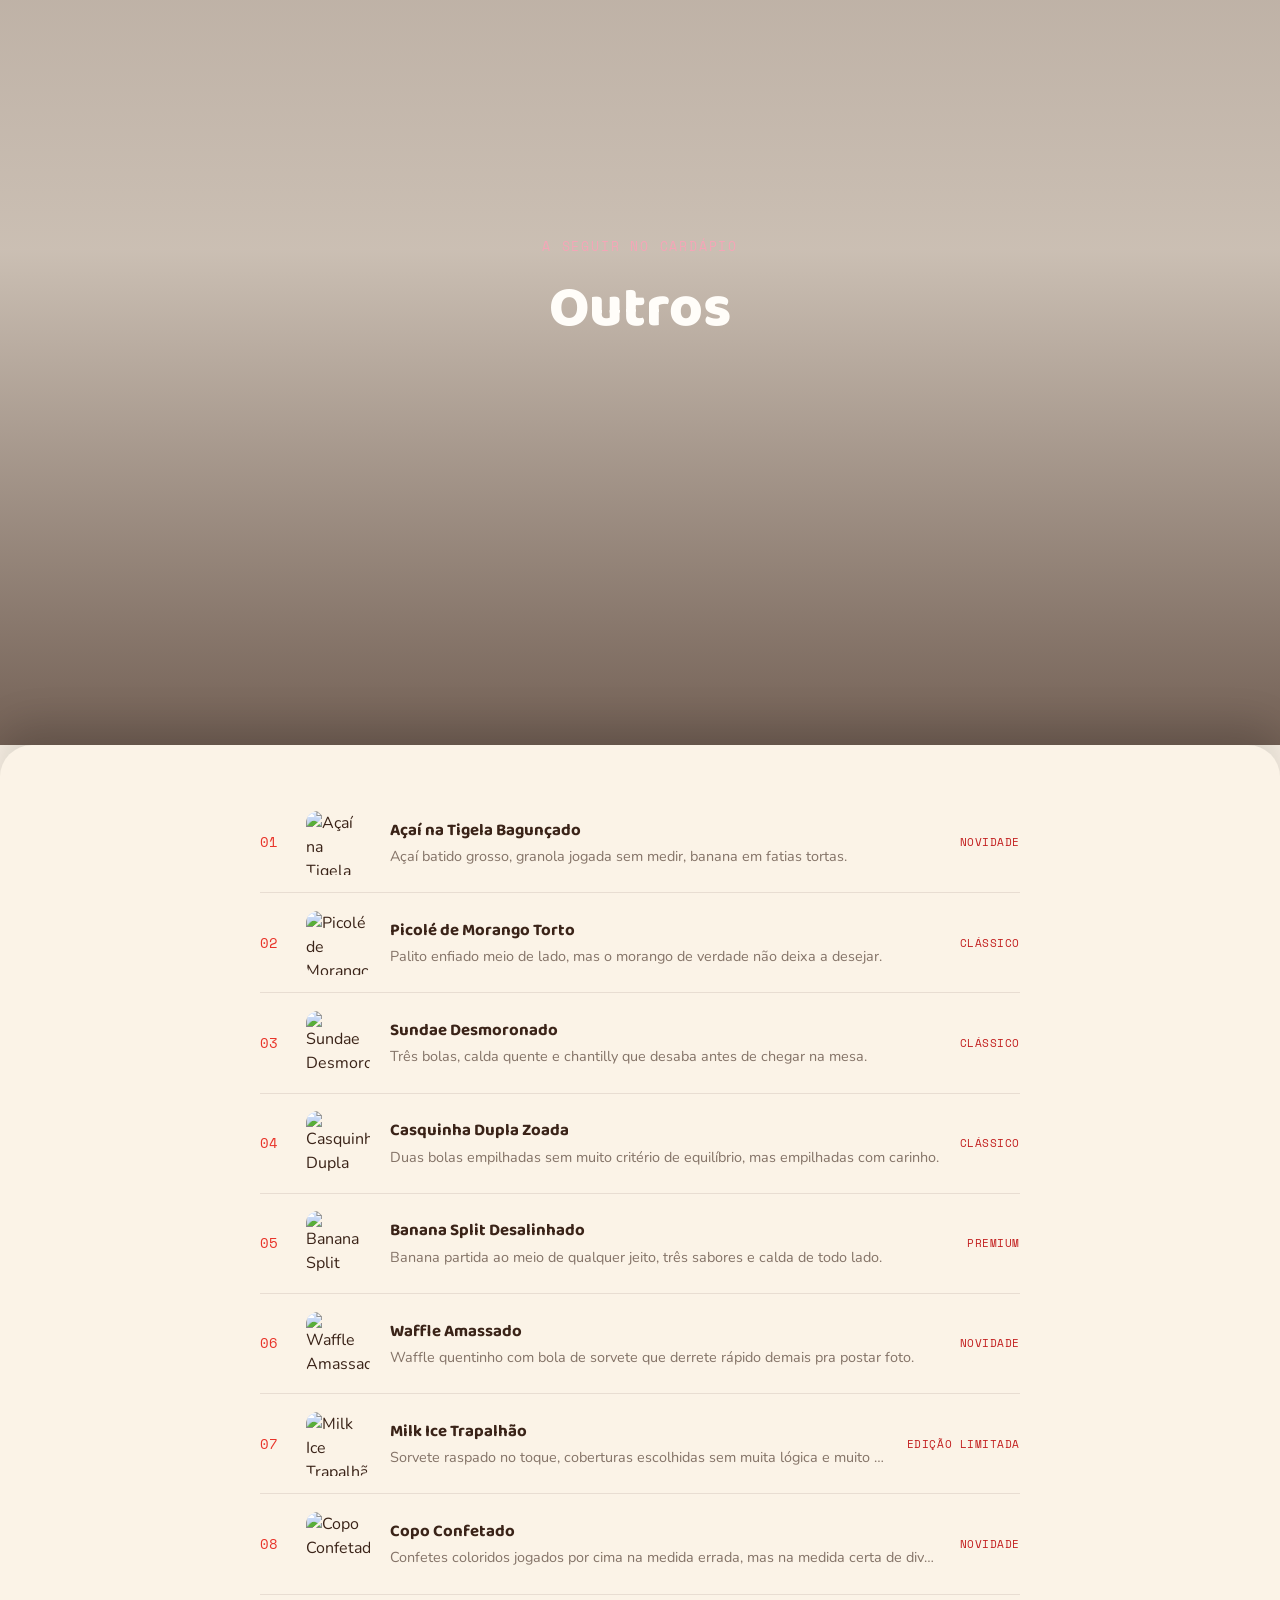
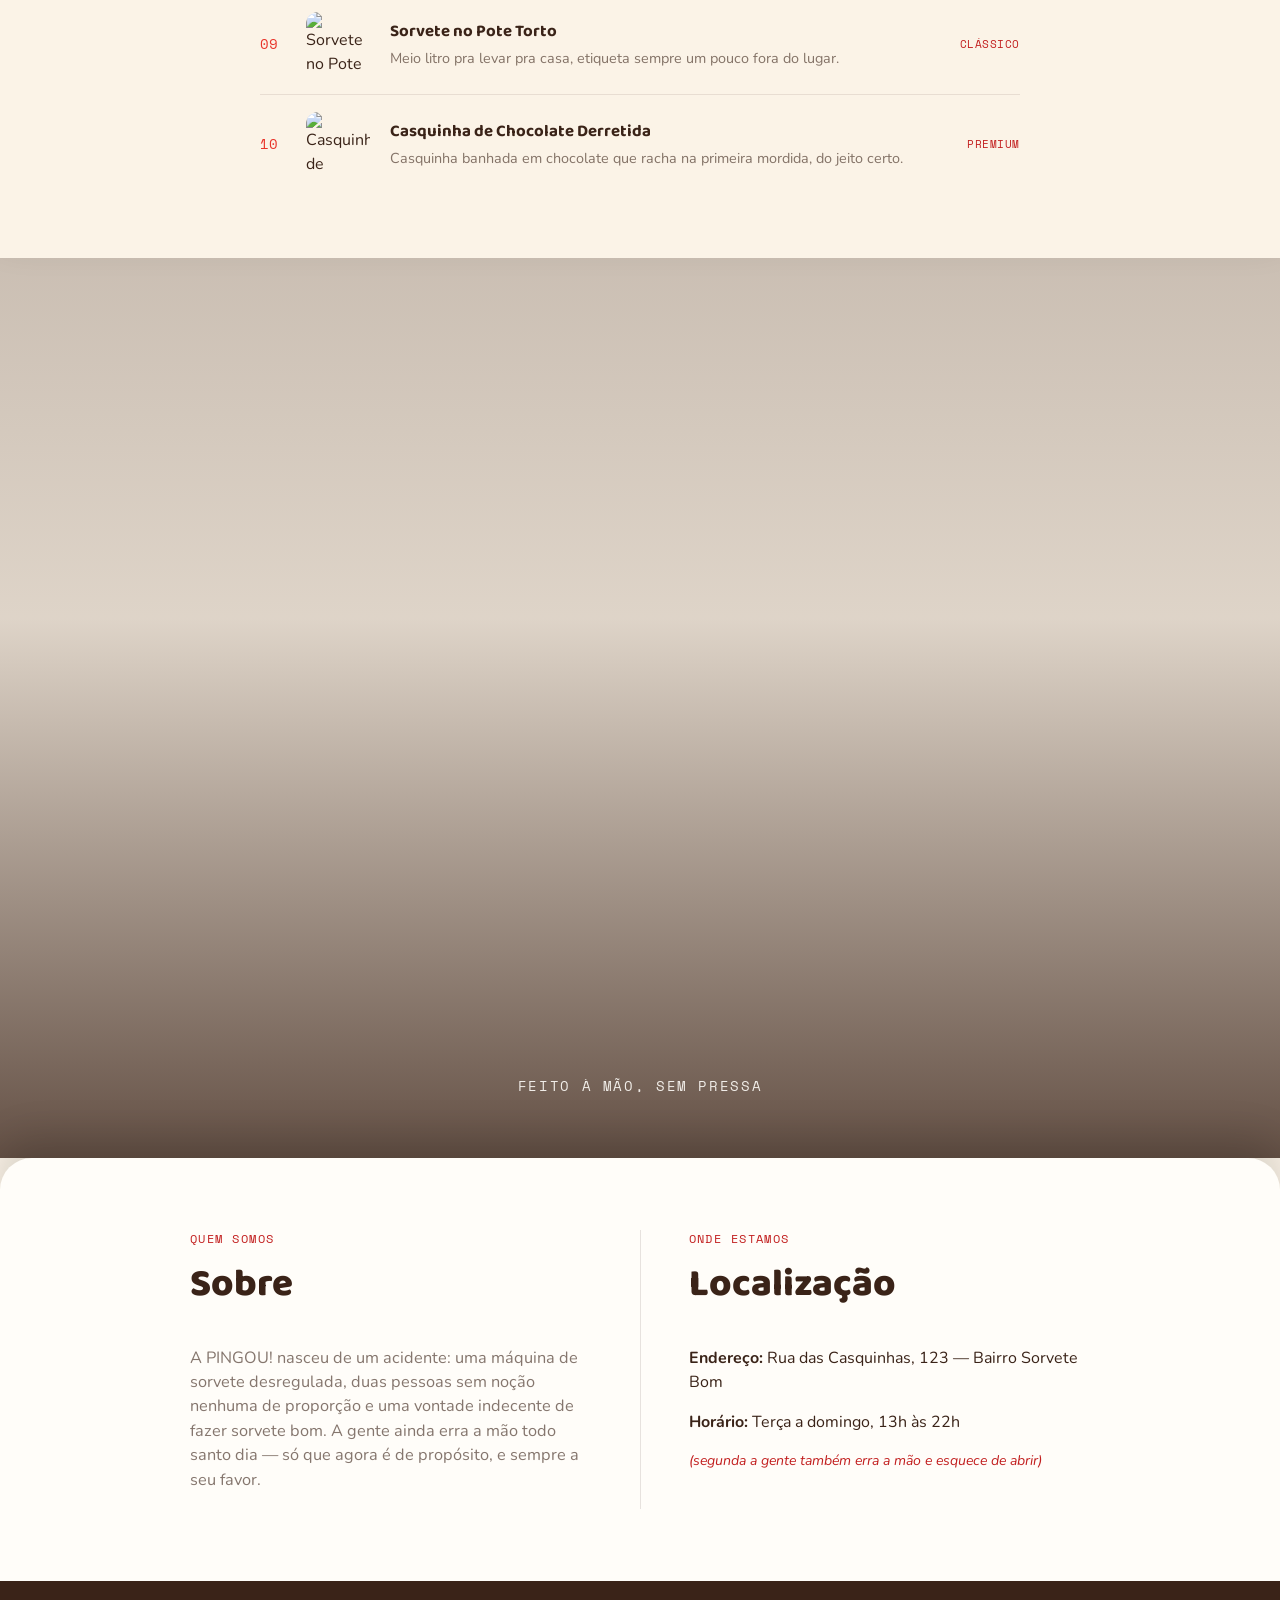
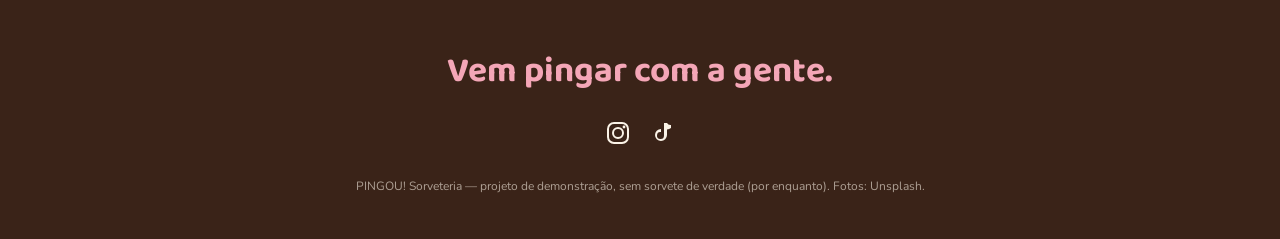
==== commit 16fb324b: "fix: keep photo backgrounds fixed across all screen sizes (mobile and desktop)" ====
--- a/v2/index.html
+++ b/v2/index.html
@@ -12,7 +12,6 @@
 <body>
 
 <section class="hero" id="hero">
-  <img class="hero__bg" src="https://images.unsplash.com/photo-1746283209293-73a04e08b3ff?w=1600&q=70&auto=format&fit=crop" alt="Casquinha de sorvete de verdade" loading="eager">
   <div class="hero__overlay" aria-hidden="true"></div>
   <div class="hero__inner">
     <p class="hero__eyebrow">sorveteria artesanal desde nunca</p>
@@ -126,7 +125,6 @@
 </section>
 
 <section class="catalogo-divider" id="dividerGelatos">
-  <img class="catalogo-divider__bg" src="https://images.unsplash.com/photo-1567206563064-6f60f40a2b57?w=1600&q=70&auto=format&fit=crop" alt="" aria-hidden="true" loading="lazy">
   <div class="catalogo-divider__overlay" aria-hidden="true"></div>
   <div class="catalogo-divider__inner">
     <p class="catalogo-divider__eyebrow">a seguir no cardápio</p>
@@ -234,7 +232,6 @@
 </section>
 
 <section class="catalogo-divider" id="dividerMilkshakes">
-  <img class="catalogo-divider__bg" src="https://images.unsplash.com/photo-1532678465554-94846274c297?w=1600&q=70&auto=format&fit=crop" alt="" aria-hidden="true" loading="lazy">
   <div class="catalogo-divider__overlay" aria-hidden="true"></div>
   <div class="catalogo-divider__inner">
     <p class="catalogo-divider__eyebrow">a seguir no cardápio</p>
@@ -342,7 +339,6 @@
 </section>
 
 <section class="catalogo-divider" id="dividerOutros">
-  <img class="catalogo-divider__bg" src="https://images.unsplash.com/photo-1627373717516-0f4bb24c487d?w=1600&q=70&auto=format&fit=crop" alt="" aria-hidden="true" loading="lazy">
   <div class="catalogo-divider__overlay" aria-hidden="true"></div>
   <div class="catalogo-divider__inner">
     <p class="catalogo-divider__eyebrow">a seguir no cardápio</p>
@@ -450,7 +446,6 @@
 </section>
 
 <section class="chapter-bg" id="chapterB">
-  <img class="chapter-bg__bg" src="https://images.unsplash.com/photo-1567206563064-6f60f40a2b57?w=1600&q=70&auto=format&fit=crop" alt="Vitrine de sorvetes coloridos" loading="lazy">
   <div class="chapter-bg__overlay" aria-hidden="true"></div>
   <p class="chapter-bg__caption">feito à mão, sem pressa</p>
 </section>
--- a/v2/style.css
+++ b/v2/style.css
@@ -75,13 +75,10 @@
   justify-content: center;
   text-align: center;
   z-index: 0;
-}
-.hero__bg {
-  position: absolute;
-  inset: 0;
-  width: 100%;
-  height: 100%;
-  object-fit: cover;
+  background-image: url('https://images.unsplash.com/photo-1746283209293-73a04e08b3ff?w=1600&q=70&auto=format&fit=crop');
+  background-size: cover;
+  background-position: center;
+  background-attachment: fixed;
 }
 .hero__overlay {
   position: absolute;
@@ -206,14 +203,13 @@
   align-items: center;
   justify-content: center;
   text-align: center;
-}
-.catalogo-divider__bg {
-  position: absolute;
-  inset: 0;
-  width: 100%;
-  height: 100%;
-  object-fit: cover;
-}
+  background-size: cover;
+  background-position: center;
+  background-attachment: fixed;
+}
+#dividerGelatos { background-image: url('https://images.unsplash.com/photo-1567206563064-6f60f40a2b57?w=1600&q=70&auto=format&fit=crop'); }
+#dividerMilkshakes { background-image: url('https://images.unsplash.com/photo-1532678465554-94846274c297?w=1600&q=70&auto=format&fit=crop'); }
+#dividerOutros { background-image: url('https://images.unsplash.com/photo-1627373717516-0f4bb24c487d?w=1600&q=70&auto=format&fit=crop'); }
 .catalogo-divider__overlay {
   position: absolute;
   inset: 0;
@@ -246,13 +242,10 @@
   display: flex;
   align-items: flex-end;
   justify-content: center;
-}
-.chapter-bg__bg {
-  position: absolute;
-  inset: 0;
-  width: 100%;
-  height: 100%;
-  object-fit: cover;
+  background-image: url('https://images.unsplash.com/photo-1567206563064-6f60f40a2b57?w=1600&q=70&auto=format&fit=crop');
+  background-size: cover;
+  background-position: center;
+  background-attachment: fixed;
 }
 .chapter-bg__overlay {
   position: absolute;
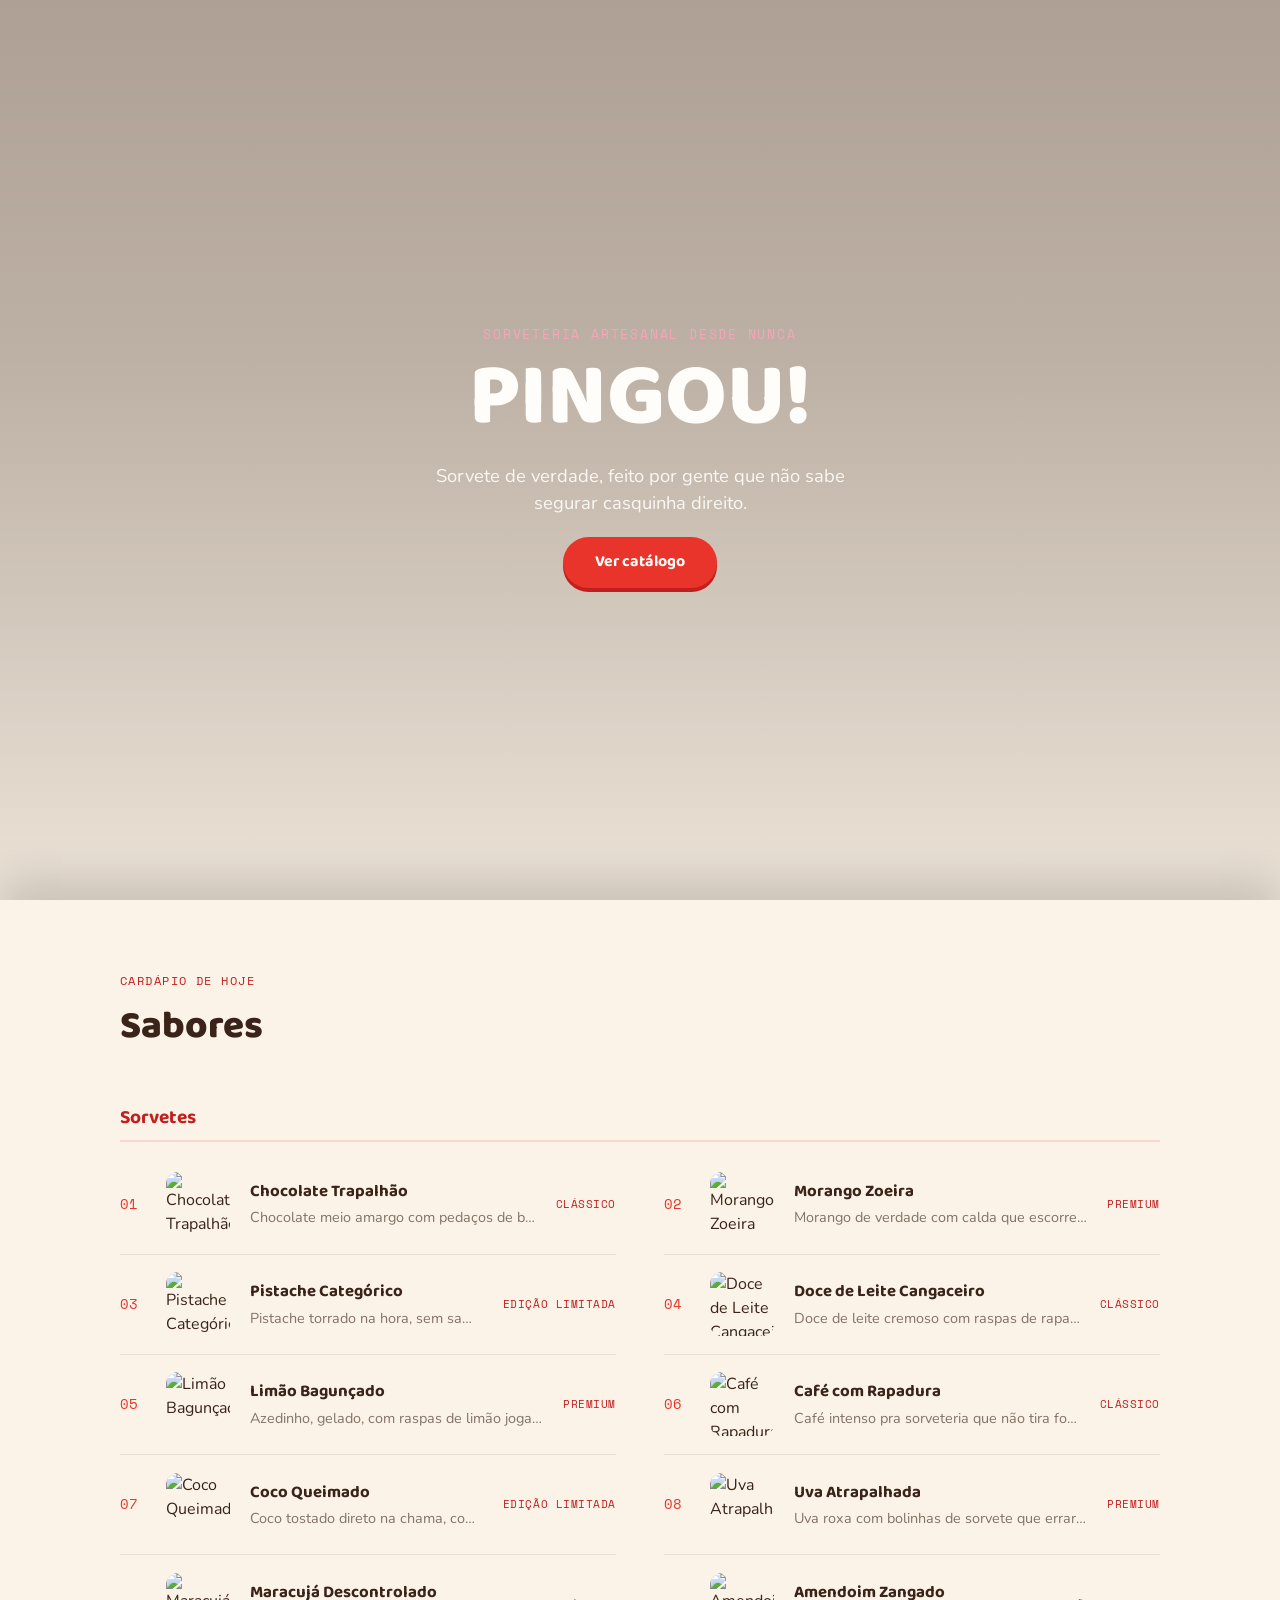
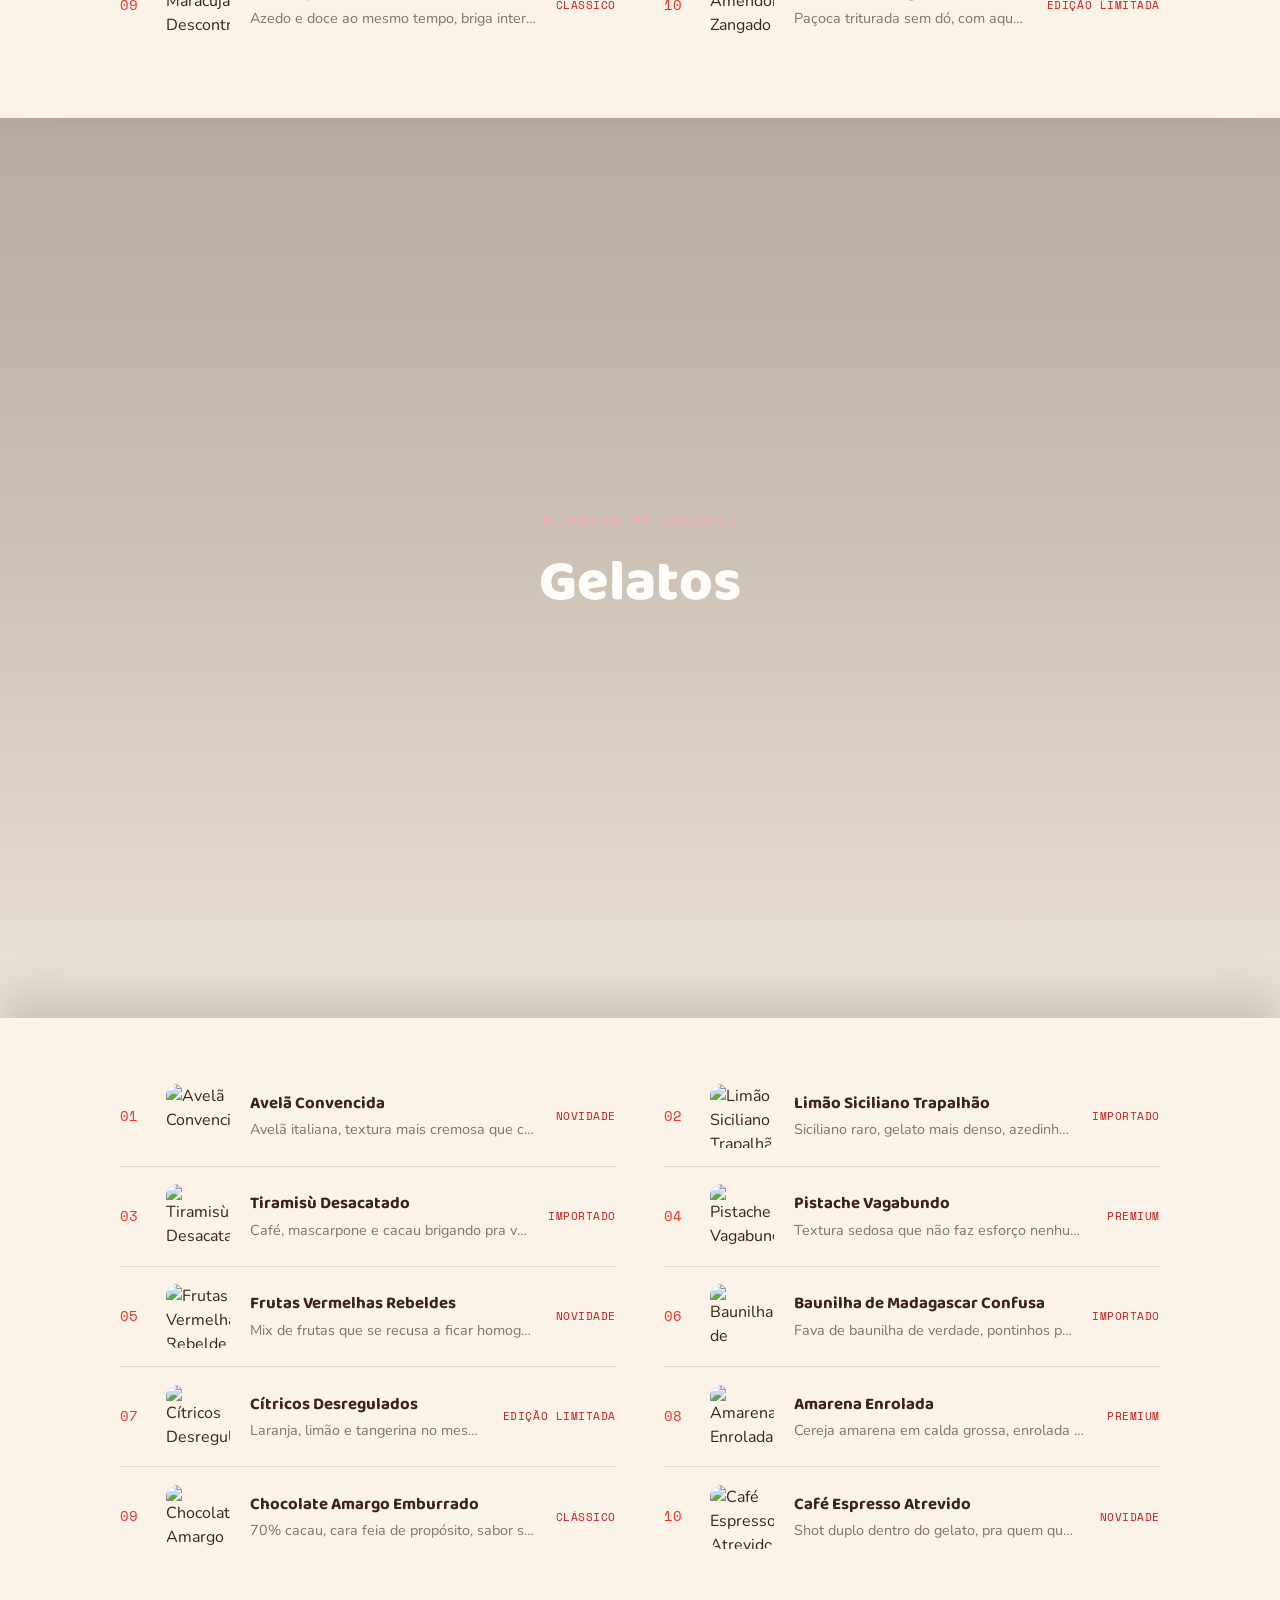
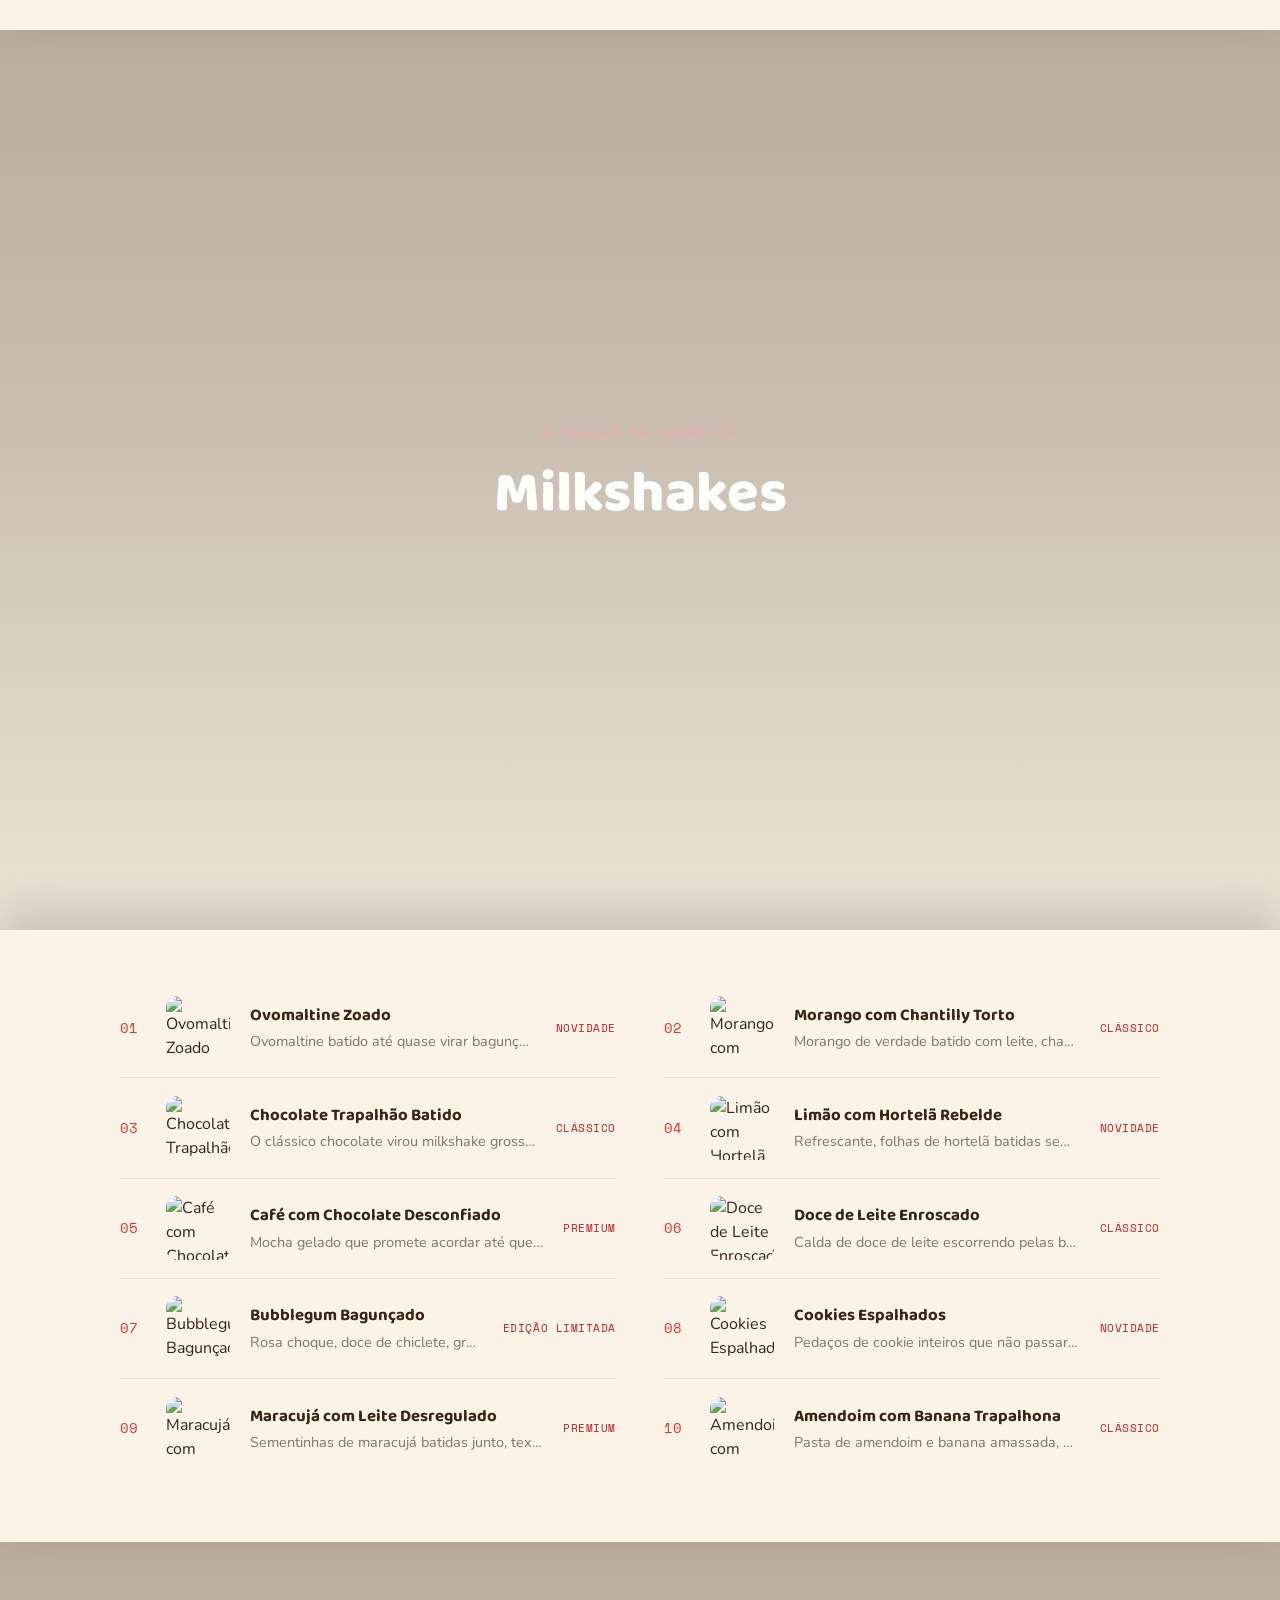
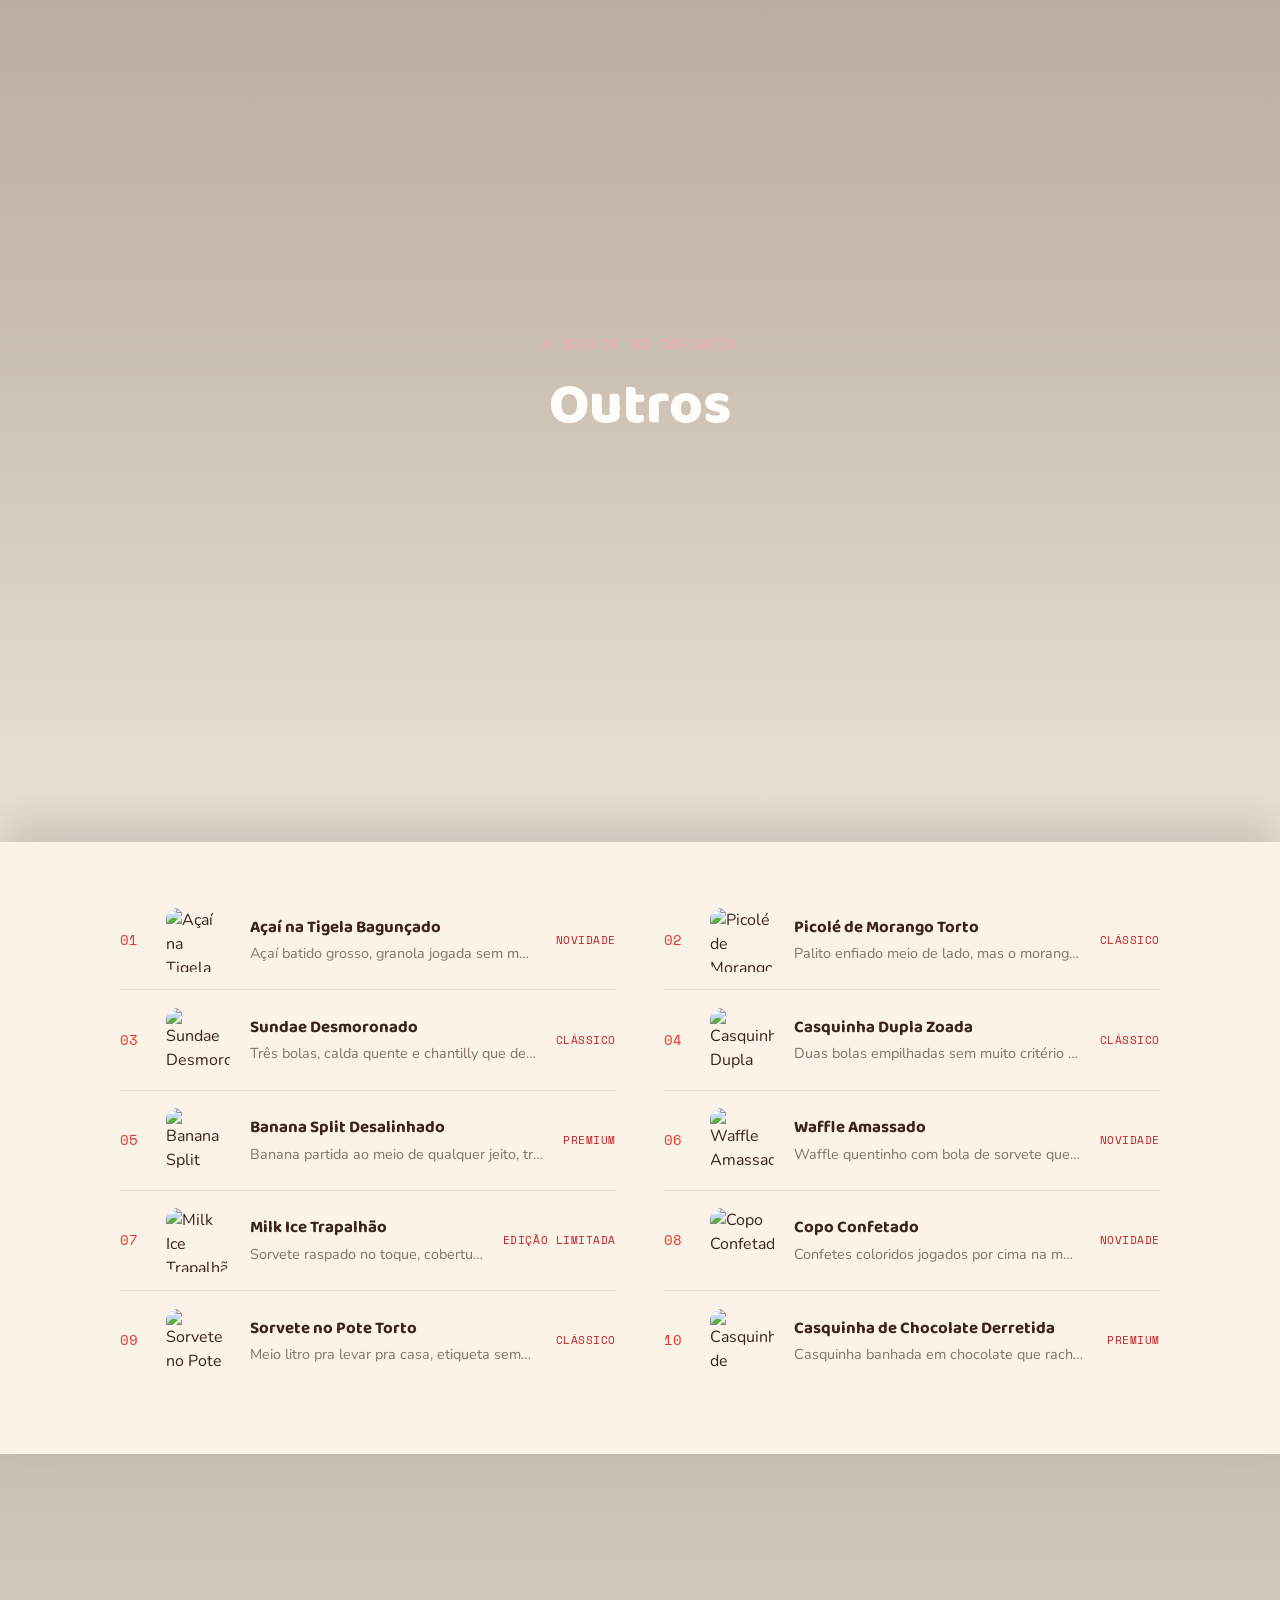
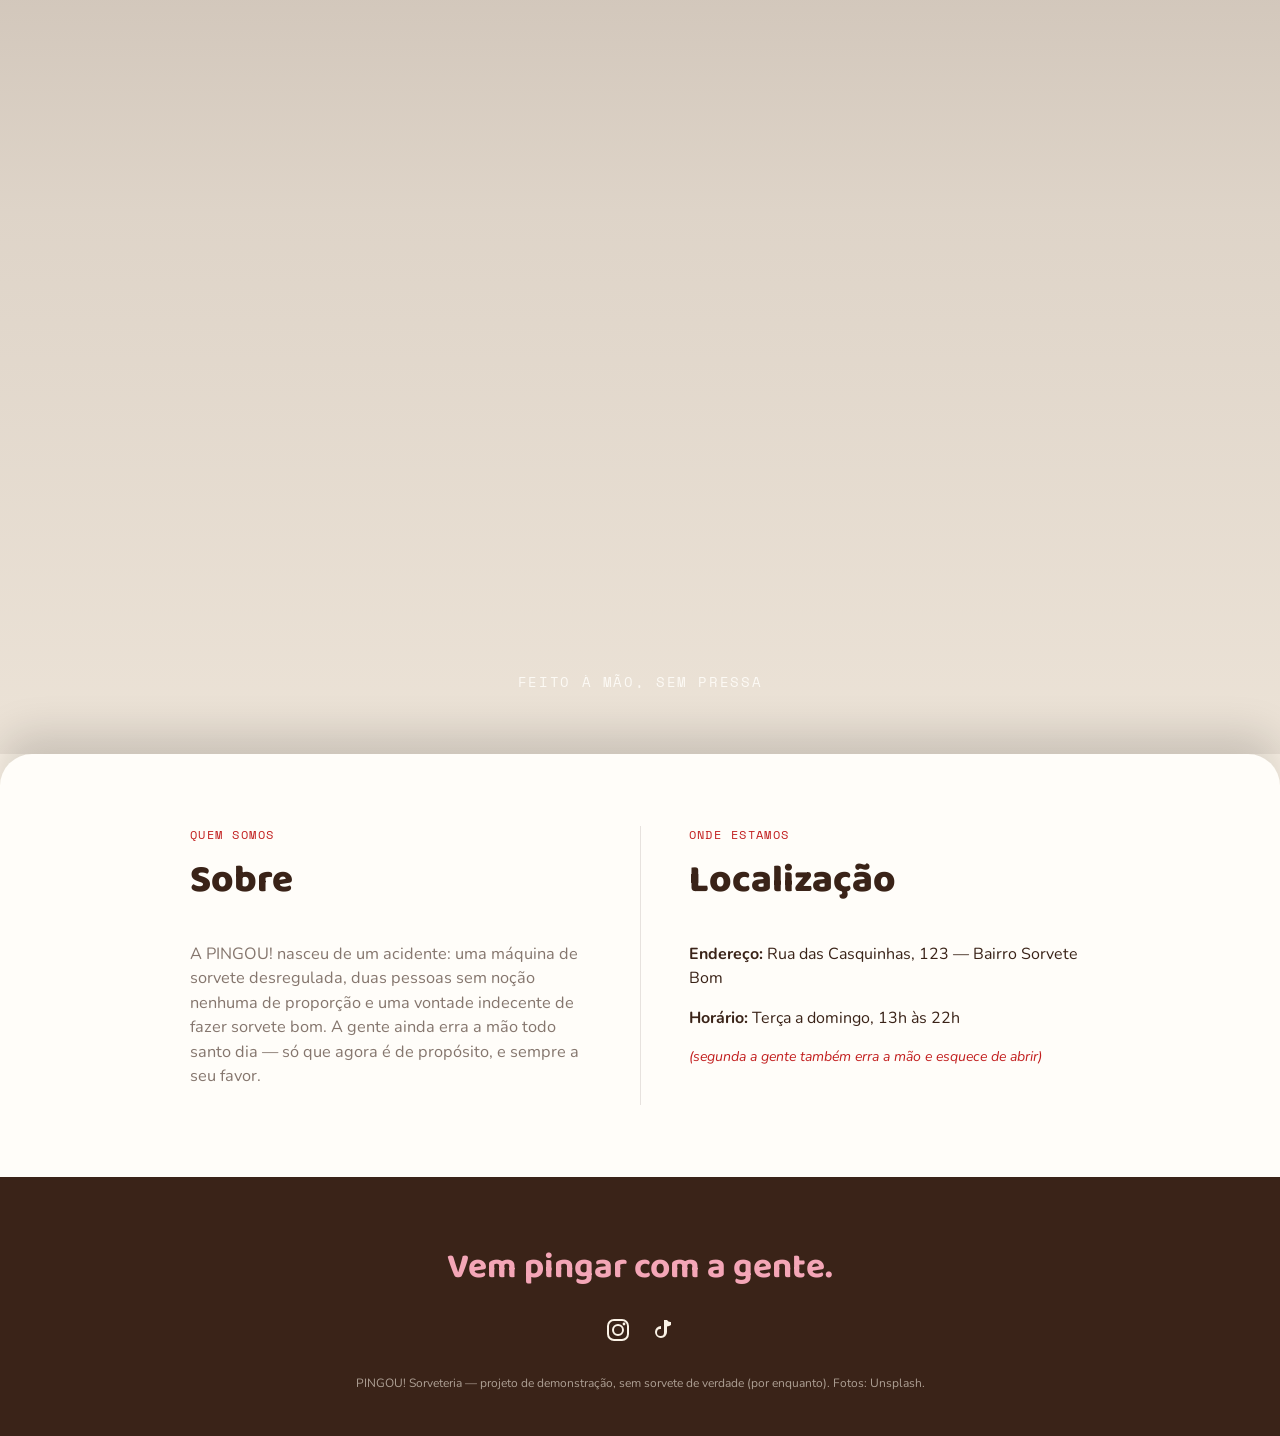
==== commit 39cedc14: "fix: use real Unsplash photos matching each flavor in the catalog The 40 catalog items were cycling " ====
--- a/v2/index.html
+++ b/v2/index.html
@@ -31,7 +31,7 @@
       <ul class="catalogo__list">
         <li class="catalogo__item">
           <span class="catalogo__num">01</span>
-          <div class="catalogo__photo"><img src="https://images.unsplash.com/photo-1569429378981-f4c5ba689a9a?w=200&q=65&auto=format&fit=crop" alt="Chocolate Trapalhão" loading="lazy"></div>
+          <div class="catalogo__photo"><img src="https://images.unsplash.com/photo-1562790879-dfde82829db0?w=200&q=65&auto=format&fit=crop" alt="Chocolate Trapalhão" loading="lazy"></div>
           <div class="catalogo__text">
             <h4 class="catalogo__name">Chocolate Trapalhão</h4>
             <p class="catalogo__desc">Chocolate meio amargo com pedaços de brownie queimado de propósito.</p>
@@ -49,7 +49,7 @@
         </li>
         <li class="catalogo__item">
           <span class="catalogo__num">03</span>
-          <div class="catalogo__photo"><img src="https://images.unsplash.com/photo-1567206563064-6f60f40a2b57?w=200&q=65&auto=format&fit=crop" alt="Pistache Categórico" loading="lazy"></div>
+          <div class="catalogo__photo"><img src="https://images.unsplash.com/photo-1780340123533-954cef8c7eaa?w=200&q=65&auto=format&fit=crop" alt="Pistache Categórico" loading="lazy"></div>
           <div class="catalogo__text">
             <h4 class="catalogo__name">Pistache Categórico</h4>
             <p class="catalogo__desc">Pistache torrado na hora, sem samba no pé mas com sabor de sobra.</p>
@@ -58,7 +58,7 @@
         </li>
         <li class="catalogo__item">
           <span class="catalogo__num">04</span>
-          <div class="catalogo__photo"><img src="https://images.unsplash.com/photo-1627373717516-0f4bb24c487d?w=200&q=65&auto=format&fit=crop" alt="Doce de Leite Cangaceiro" loading="lazy"></div>
+          <div class="catalogo__photo"><img src="https://images.unsplash.com/photo-1626182767767-ca6edbb7a6c7?w=200&q=65&auto=format&fit=crop" alt="Doce de Leite Cangaceiro" loading="lazy"></div>
           <div class="catalogo__text">
             <h4 class="catalogo__name">Doce de Leite Cangaceiro</h4>
             <p class="catalogo__desc">Doce de leite cremoso com raspas de rapadura por cima.</p>
@@ -67,7 +67,7 @@
         </li>
         <li class="catalogo__item">
           <span class="catalogo__num">05</span>
-          <div class="catalogo__photo"><img src="https://images.unsplash.com/photo-1744303858617-3c8b736af835?w=200&q=65&auto=format&fit=crop" alt="Limão Bagunçado" loading="lazy"></div>
+          <div class="catalogo__photo"><img src="https://images.unsplash.com/photo-1779102311381-393a9c8ebbe9?w=200&q=65&auto=format&fit=crop" alt="Limão Bagunçado" loading="lazy"></div>
           <div class="catalogo__text">
             <h4 class="catalogo__name">Limão Bagunçado</h4>
             <p class="catalogo__desc">Azedinho, gelado, com raspas de limão jogadas sem dó nenhuma.</p>
@@ -76,7 +76,7 @@
         </li>
         <li class="catalogo__item">
           <span class="catalogo__num">06</span>
-          <div class="catalogo__photo"><img src="https://images.unsplash.com/photo-1569429378981-f4c5ba689a9a?w=200&q=65&auto=format&fit=crop" alt="Café com Rapadura" loading="lazy"></div>
+          <div class="catalogo__photo"><img src="https://images.unsplash.com/photo-1529972016098-9407f216972e?w=200&q=65&auto=format&fit=crop" alt="Café com Rapadura" loading="lazy"></div>
           <div class="catalogo__text">
             <h4 class="catalogo__name">Café com Rapadura</h4>
             <p class="catalogo__desc">Café intenso pra sorveteria que não tira folga nem de madrugada.</p>
@@ -85,7 +85,7 @@
         </li>
         <li class="catalogo__item">
           <span class="catalogo__num">07</span>
-          <div class="catalogo__photo"><img src="https://images.unsplash.com/photo-1627373717516-0f4bb24c487d?w=200&q=65&auto=format&fit=crop" alt="Coco Queimado" loading="lazy"></div>
+          <div class="catalogo__photo"><img src="https://images.unsplash.com/photo-1535578562878-4ff2b50d3e42?w=200&q=65&auto=format&fit=crop" alt="Coco Queimado" loading="lazy"></div>
           <div class="catalogo__text">
             <h4 class="catalogo__name">Coco Queimado</h4>
             <p class="catalogo__desc">Coco tostado direto na chama, com aquele sabor meio defumado.</p>
@@ -94,7 +94,7 @@
         </li>
         <li class="catalogo__item">
           <span class="catalogo__num">08</span>
-          <div class="catalogo__photo"><img src="https://images.unsplash.com/photo-1532678465554-94846274c297?w=200&q=65&auto=format&fit=crop" alt="Uva Atrapalhada" loading="lazy"></div>
+          <div class="catalogo__photo"><img src="https://images.unsplash.com/photo-1780444086552-7953ec0de88b?w=200&q=65&auto=format&fit=crop" alt="Uva Atrapalhada" loading="lazy"></div>
           <div class="catalogo__text">
             <h4 class="catalogo__name">Uva Atrapalhada</h4>
             <p class="catalogo__desc">Uva roxa com bolinhas de sorvete que erraram o formato de propósito.</p>
@@ -103,7 +103,7 @@
         </li>
         <li class="catalogo__item">
           <span class="catalogo__num">09</span>
-          <div class="catalogo__photo"><img src="https://images.unsplash.com/photo-1744303858617-3c8b736af835?w=200&q=65&auto=format&fit=crop" alt="Maracujá Descontrolado" loading="lazy"></div>
+          <div class="catalogo__photo"><img src="https://images.unsplash.com/photo-1629215694620-aceac895996c?w=200&q=65&auto=format&fit=crop" alt="Maracujá Descontrolado" loading="lazy"></div>
           <div class="catalogo__text">
             <h4 class="catalogo__name">Maracujá Descontrolado</h4>
             <p class="catalogo__desc">Azedo e doce ao mesmo tempo, briga interna que só o maracujá resolve.</p>
@@ -112,7 +112,7 @@
         </li>
         <li class="catalogo__item">
           <span class="catalogo__num">10</span>
-          <div class="catalogo__photo"><img src="https://images.unsplash.com/photo-1567206563064-6f60f40a2b57?w=200&q=65&auto=format&fit=crop" alt="Amendoim Zangado" loading="lazy"></div>
+          <div class="catalogo__photo"><img src="https://images.unsplash.com/photo-1626182767446-91add616d9d0?w=200&q=65&auto=format&fit=crop" alt="Amendoim Zangado" loading="lazy"></div>
           <div class="catalogo__text">
             <h4 class="catalogo__name">Amendoim Zangado</h4>
             <p class="catalogo__desc">Paçoca triturada sem dó, com aquele salgadinho que ninguém esperava.</p>
@@ -138,7 +138,7 @@
       <ul class="catalogo__list">
         <li class="catalogo__item">
           <span class="catalogo__num">01</span>
-          <div class="catalogo__photo"><img src="https://images.unsplash.com/photo-1627373717516-0f4bb24c487d?w=200&q=65&auto=format&fit=crop" alt="Avelã Convencida" loading="lazy"></div>
+          <div class="catalogo__photo"><img src="https://images.unsplash.com/photo-1637507757297-cd860b7aa216?w=200&q=65&auto=format&fit=crop" alt="Avelã Convencida" loading="lazy"></div>
           <div class="catalogo__text">
             <h4 class="catalogo__name">Avelã Convencida</h4>
             <p class="catalogo__desc">Avelã italiana, textura mais cremosa que convence antes da primeira colherada.</p>
@@ -147,7 +147,7 @@
         </li>
         <li class="catalogo__item">
           <span class="catalogo__num">02</span>
-          <div class="catalogo__photo"><img src="https://images.unsplash.com/photo-1744303858617-3c8b736af835?w=200&q=65&auto=format&fit=crop" alt="Limão Siciliano Trapalhão" loading="lazy"></div>
+          <div class="catalogo__photo"><img src="https://images.unsplash.com/photo-1786115099504-a953ecdaeef6?w=200&q=65&auto=format&fit=crop" alt="Limão Siciliano Trapalhão" loading="lazy"></div>
           <div class="catalogo__text">
             <h4 class="catalogo__name">Limão Siciliano Trapalhão</h4>
             <p class="catalogo__desc">Siciliano raro, gelato mais denso, azedinho com atitude.</p>
@@ -156,7 +156,7 @@
         </li>
         <li class="catalogo__item">
           <span class="catalogo__num">03</span>
-          <div class="catalogo__photo"><img src="https://images.unsplash.com/photo-1627373717516-0f4bb24c487d?w=200&q=65&auto=format&fit=crop" alt="Tiramisù Desacatado" loading="lazy"></div>
+          <div class="catalogo__photo"><img src="https://images.unsplash.com/photo-1755602810510-decd1df5f64e?w=200&q=65&auto=format&fit=crop" alt="Tiramisù Desacatado" loading="lazy"></div>
           <div class="catalogo__text">
             <h4 class="catalogo__name">Tiramisù Desacatado</h4>
             <p class="catalogo__desc">Café, mascarpone e cacau brigando pra ver quem manda mais.</p>
@@ -165,7 +165,7 @@
         </li>
         <li class="catalogo__item">
           <span class="catalogo__num">04</span>
-          <div class="catalogo__photo"><img src="https://images.unsplash.com/photo-1569429378981-f4c5ba689a9a?w=200&q=65&auto=format&fit=crop" alt="Pistache Vagabundo" loading="lazy"></div>
+          <div class="catalogo__photo"><img src="https://images.unsplash.com/photo-1554630981-a73ffb5ed6f8?w=200&q=65&auto=format&fit=crop" alt="Pistache Vagabundo" loading="lazy"></div>
           <div class="catalogo__text">
             <h4 class="catalogo__name">Pistache Vagabundo</h4>
             <p class="catalogo__desc">Textura sedosa que não faz esforço nenhum pra agradar, e agrada.</p>
@@ -174,7 +174,7 @@
         </li>
         <li class="catalogo__item">
           <span class="catalogo__num">05</span>
-          <div class="catalogo__photo"><img src="https://images.unsplash.com/photo-1567206563064-6f60f40a2b57?w=200&q=65&auto=format&fit=crop" alt="Frutas Vermelhas Rebeldes" loading="lazy"></div>
+          <div class="catalogo__photo"><img src="https://images.unsplash.com/photo-1787218645292-7335b68e6b0f?w=200&q=65&auto=format&fit=crop" alt="Frutas Vermelhas Rebeldes" loading="lazy"></div>
           <div class="catalogo__text">
             <h4 class="catalogo__name">Frutas Vermelhas Rebeldes</h4>
             <p class="catalogo__desc">Mix de frutas que se recusa a ficar homogêneo, do jeito que a gente gosta.</p>
@@ -183,7 +183,7 @@
         </li>
         <li class="catalogo__item">
           <span class="catalogo__num">06</span>
-          <div class="catalogo__photo"><img src="https://images.unsplash.com/photo-1532678465554-94846274c297?w=200&q=65&auto=format&fit=crop" alt="Baunilha de Madagascar Confusa" loading="lazy"></div>
+          <div class="catalogo__photo"><img src="https://images.unsplash.com/photo-1628815870980-f416105d89b3?w=200&q=65&auto=format&fit=crop" alt="Baunilha de Madagascar Confusa" loading="lazy"></div>
           <div class="catalogo__text">
             <h4 class="catalogo__name">Baunilha de Madagascar Confusa</h4>
             <p class="catalogo__desc">Fava de baunilha de verdade, pontinhos pretos espalhados sem critério.</p>
@@ -192,7 +192,7 @@
         </li>
         <li class="catalogo__item">
           <span class="catalogo__num">07</span>
-          <div class="catalogo__photo"><img src="https://images.unsplash.com/photo-1744303858617-3c8b736af835?w=200&q=65&auto=format&fit=crop" alt="Cítricos Desregulados" loading="lazy"></div>
+          <div class="catalogo__photo"><img src="https://images.unsplash.com/photo-1772290677193-b3d2ed5ffa57?w=200&q=65&auto=format&fit=crop" alt="Cítricos Desregulados" loading="lazy"></div>
           <div class="catalogo__text">
             <h4 class="catalogo__name">Cítricos Desregulados</h4>
             <p class="catalogo__desc">Laranja, limão e tangerina no mesmo pote, sem pedir permissão pra ninguém.</p>
@@ -201,7 +201,7 @@
         </li>
         <li class="catalogo__item">
           <span class="catalogo__num">08</span>
-          <div class="catalogo__photo"><img src="https://images.unsplash.com/photo-1627373717516-0f4bb24c487d?w=200&q=65&auto=format&fit=crop" alt="Amarena Enrolada" loading="lazy"></div>
+          <div class="catalogo__photo"><img src="https://images.unsplash.com/photo-1600796151015-fade25ec92b1?w=200&q=65&auto=format&fit=crop" alt="Amarena Enrolada" loading="lazy"></div>
           <div class="catalogo__text">
             <h4 class="catalogo__name">Amarena Enrolada</h4>
             <p class="catalogo__desc">Cereja amarena em calda grossa, enrolada dentro do gelato sem dó.</p>
@@ -210,7 +210,7 @@
         </li>
         <li class="catalogo__item">
           <span class="catalogo__num">09</span>
-          <div class="catalogo__photo"><img src="https://images.unsplash.com/photo-1569429378981-f4c5ba689a9a?w=200&q=65&auto=format&fit=crop" alt="Chocolate Amargo Emburrado" loading="lazy"></div>
+          <div class="catalogo__photo"><img src="https://images.unsplash.com/photo-1625234969503-49c7f28bc6ec?w=200&q=65&auto=format&fit=crop" alt="Chocolate Amargo Emburrado" loading="lazy"></div>
           <div class="catalogo__text">
             <h4 class="catalogo__name">Chocolate Amargo Emburrado</h4>
             <p class="catalogo__desc">70% cacau, cara feia de propósito, sabor sério até derreter na boca.</p>
@@ -219,7 +219,7 @@
         </li>
         <li class="catalogo__item">
           <span class="catalogo__num">10</span>
-          <div class="catalogo__photo"><img src="https://images.unsplash.com/photo-1567206563064-6f60f40a2b57?w=200&q=65&auto=format&fit=crop" alt="Café Espresso Atrevido" loading="lazy"></div>
+          <div class="catalogo__photo"><img src="https://images.unsplash.com/photo-1561845730-208ad5910553?w=200&q=65&auto=format&fit=crop" alt="Café Espresso Atrevido" loading="lazy"></div>
           <div class="catalogo__text">
             <h4 class="catalogo__name">Café Espresso Atrevido</h4>
             <p class="catalogo__desc">Shot duplo dentro do gelato, pra quem quer sobremesa e energia juntas.</p>
@@ -245,7 +245,7 @@
       <ul class="catalogo__list">
         <li class="catalogo__item">
           <span class="catalogo__num">01</span>
-          <div class="catalogo__photo"><img src="https://images.unsplash.com/photo-1569429378981-f4c5ba689a9a?w=200&q=65&auto=format&fit=crop" alt="Ovomaltine Zoado" loading="lazy"></div>
+          <div class="catalogo__photo"><img src="https://images.unsplash.com/photo-1726039468346-2f3e0f1f5b52?w=200&q=65&auto=format&fit=crop" alt="Ovomaltine Zoado" loading="lazy"></div>
           <div class="catalogo__text">
             <h4 class="catalogo__name">Ovomaltine Zoado</h4>
             <p class="catalogo__desc">Ovomaltine batido até quase virar bagunça, com chantilly em cima.</p>
@@ -254,7 +254,7 @@
         </li>
         <li class="catalogo__item">
           <span class="catalogo__num">02</span>
-          <div class="catalogo__photo"><img src="https://images.unsplash.com/photo-1532678465554-94846274c297?w=200&q=65&auto=format&fit=crop" alt="Morango com Chantilly Torto" loading="lazy"></div>
+          <div class="catalogo__photo"><img src="https://images.unsplash.com/photo-1686638745403-d21193f16b2f?w=200&q=65&auto=format&fit=crop" alt="Morango com Chantilly Torto" loading="lazy"></div>
           <div class="catalogo__text">
             <h4 class="catalogo__name">Morango com Chantilly Torto</h4>
             <p class="catalogo__desc">Morango de verdade batido com leite, chantilly desalinhado de propósito.</p>
@@ -263,7 +263,7 @@
         </li>
         <li class="catalogo__item">
           <span class="catalogo__num">03</span>
-          <div class="catalogo__photo"><img src="https://images.unsplash.com/photo-1567206563064-6f60f40a2b57?w=200&q=65&auto=format&fit=crop" alt="Chocolate Trapalhão Batido" loading="lazy"></div>
+          <div class="catalogo__photo"><img src="https://images.unsplash.com/photo-1649067842726-a5c973a3a62c?w=200&q=65&auto=format&fit=crop" alt="Chocolate Trapalhão Batido" loading="lazy"></div>
           <div class="catalogo__text">
             <h4 class="catalogo__name">Chocolate Trapalhão Batido</h4>
             <p class="catalogo__desc">O clássico chocolate virou milkshake grosso, com raspas de brownie boiando.</p>
@@ -272,7 +272,7 @@
         </li>
         <li class="catalogo__item">
           <span class="catalogo__num">04</span>
-          <div class="catalogo__photo"><img src="https://images.unsplash.com/photo-1744303858617-3c8b736af835?w=200&q=65&auto=format&fit=crop" alt="Limão com Hortelã Rebelde" loading="lazy"></div>
+          <div class="catalogo__photo"><img src="https://images.unsplash.com/photo-1645516957558-c165fd13be62?w=200&q=65&auto=format&fit=crop" alt="Limão com Hortelã Rebelde" loading="lazy"></div>
           <div class="catalogo__text">
             <h4 class="catalogo__name">Limão com Hortelã Rebelde</h4>
             <p class="catalogo__desc">Refrescante, folhas de hortelã batidas sem peneirar direito.</p>
@@ -281,7 +281,7 @@
         </li>
         <li class="catalogo__item">
           <span class="catalogo__num">05</span>
-          <div class="catalogo__photo"><img src="https://images.unsplash.com/photo-1627373717516-0f4bb24c487d?w=200&q=65&auto=format&fit=crop" alt="Café com Chocolate Desconfiado" loading="lazy"></div>
+          <div class="catalogo__photo"><img src="https://images.unsplash.com/photo-1653122025865-5e75e63cf4ba?w=200&q=65&auto=format&fit=crop" alt="Café com Chocolate Desconfiado" loading="lazy"></div>
           <div class="catalogo__text">
             <h4 class="catalogo__name">Café com Chocolate Desconfiado</h4>
             <p class="catalogo__desc">Mocha gelado que promete acordar até quem não pediu pra acordar.</p>
@@ -290,7 +290,7 @@
         </li>
         <li class="catalogo__item">
           <span class="catalogo__num">06</span>
-          <div class="catalogo__photo"><img src="https://images.unsplash.com/photo-1569429378981-f4c5ba689a9a?w=200&q=65&auto=format&fit=crop" alt="Doce de Leite Enroscado" loading="lazy"></div>
+          <div class="catalogo__photo"><img src="https://images.unsplash.com/photo-1627998691167-4dab0dfcae9f?w=200&q=65&auto=format&fit=crop" alt="Doce de Leite Enroscado" loading="lazy"></div>
           <div class="catalogo__text">
             <h4 class="catalogo__name">Doce de Leite Enroscado</h4>
             <p class="catalogo__desc">Calda de doce de leite escorrendo pelas bordas do copo sem vergonha.</p>
@@ -299,7 +299,7 @@
         </li>
         <li class="catalogo__item">
           <span class="catalogo__num">07</span>
-          <div class="catalogo__photo"><img src="https://images.unsplash.com/photo-1532678465554-94846274c297?w=200&q=65&auto=format&fit=crop" alt="Bubblegum Bagunçado" loading="lazy"></div>
+          <div class="catalogo__photo"><img src="https://images.unsplash.com/photo-1622268348720-507f204d29b4?w=200&q=65&auto=format&fit=crop" alt="Bubblegum Bagunçado" loading="lazy"></div>
           <div class="catalogo__text">
             <h4 class="catalogo__name">Bubblegum Bagunçado</h4>
             <p class="catalogo__desc">Rosa choque, doce de chiclete, granulado jogado sem noção de proporção.</p>
@@ -308,7 +308,7 @@
         </li>
         <li class="catalogo__item">
           <span class="catalogo__num">08</span>
-          <div class="catalogo__photo"><img src="https://images.unsplash.com/photo-1567206563064-6f60f40a2b57?w=200&q=65&auto=format&fit=crop" alt="Cookies Espalhados" loading="lazy"></div>
+          <div class="catalogo__photo"><img src="https://images.unsplash.com/photo-1626816039720-9660b001f74e?w=200&q=65&auto=format&fit=crop" alt="Cookies Espalhados" loading="lazy"></div>
           <div class="catalogo__text">
             <h4 class="catalogo__name">Cookies Espalhados</h4>
             <p class="catalogo__desc">Pedaços de cookie inteiros que não passaram nem perto de um liquidificador educado.</p>
@@ -317,7 +317,7 @@
         </li>
         <li class="catalogo__item">
           <span class="catalogo__num">09</span>
-          <div class="catalogo__photo"><img src="https://images.unsplash.com/photo-1744303858617-3c8b736af835?w=200&q=65&auto=format&fit=crop" alt="Maracujá com Leite Desregulado" loading="lazy"></div>
+          <div class="catalogo__photo"><img src="https://images.unsplash.com/photo-1622119745123-96bbf01909c0?w=200&q=65&auto=format&fit=crop" alt="Maracujá com Leite Desregulado" loading="lazy"></div>
           <div class="catalogo__text">
             <h4 class="catalogo__name">Maracujá com Leite Desregulado</h4>
             <p class="catalogo__desc">Sementinhas de maracujá batidas junto, textura que ninguém consegue explicar direito.</p>
@@ -326,7 +326,7 @@
         </li>
         <li class="catalogo__item">
           <span class="catalogo__num">10</span>
-          <div class="catalogo__photo"><img src="https://images.unsplash.com/photo-1627373717516-0f4bb24c487d?w=200&q=65&auto=format&fit=crop" alt="Amendoim com Banana Trapalhona" loading="lazy"></div>
+          <div class="catalogo__photo"><img src="https://images.unsplash.com/photo-1685967836529-b0e8d6938227?w=200&q=65&auto=format&fit=crop" alt="Amendoim com Banana Trapalhona" loading="lazy"></div>
           <div class="catalogo__text">
             <h4 class="catalogo__name">Amendoim com Banana Trapalhona</h4>
             <p class="catalogo__desc">Pasta de amendoim e banana amassada, gosto de sobremesa da vovó desatenta.</p>
@@ -352,7 +352,7 @@
       <ul class="catalogo__list">
         <li class="catalogo__item">
           <span class="catalogo__num">01</span>
-          <div class="catalogo__photo"><img src="https://images.unsplash.com/photo-1567206563064-6f60f40a2b57?w=200&q=65&auto=format&fit=crop" alt="Açaí na Tigela Bagunçado" loading="lazy"></div>
+          <div class="catalogo__photo"><img src="https://images.unsplash.com/photo-1627308594190-a057cd4bfac8?w=200&q=65&auto=format&fit=crop" alt="Açaí na Tigela Bagunçado" loading="lazy"></div>
           <div class="catalogo__text">
             <h4 class="catalogo__name">Açaí na Tigela Bagunçado</h4>
             <p class="catalogo__desc">Açaí batido grosso, granola jogada sem medir, banana em fatias tortas.</p>
@@ -361,7 +361,7 @@
         </li>
         <li class="catalogo__item">
           <span class="catalogo__num">02</span>
-          <div class="catalogo__photo"><img src="https://images.unsplash.com/photo-1532678465554-94846274c297?w=200&q=65&auto=format&fit=crop" alt="Picolé de Morango Torto" loading="lazy"></div>
+          <div class="catalogo__photo"><img src="https://images.unsplash.com/photo-1783711394928-f93f63a6bf8e?w=200&q=65&auto=format&fit=crop" alt="Picolé de Morango Torto" loading="lazy"></div>
           <div class="catalogo__text">
             <h4 class="catalogo__name">Picolé de Morango Torto</h4>
             <p class="catalogo__desc">Palito enfiado meio de lado, mas o morango de verdade não deixa a desejar.</p>
@@ -370,7 +370,7 @@
         </li>
         <li class="catalogo__item">
           <span class="catalogo__num">03</span>
-          <div class="catalogo__photo"><img src="https://images.unsplash.com/photo-1627373717516-0f4bb24c487d?w=200&q=65&auto=format&fit=crop" alt="Sundae Desmoronado" loading="lazy"></div>
+          <div class="catalogo__photo"><img src="https://images.unsplash.com/photo-1695886855588-47117bca2fe6?w=200&q=65&auto=format&fit=crop" alt="Sundae Desmoronado" loading="lazy"></div>
           <div class="catalogo__text">
             <h4 class="catalogo__name">Sundae Desmoronado</h4>
             <p class="catalogo__desc">Três bolas, calda quente e chantilly que desaba antes de chegar na mesa.</p>
@@ -379,7 +379,7 @@
         </li>
         <li class="catalogo__item">
           <span class="catalogo__num">04</span>
-          <div class="catalogo__photo"><img src="https://images.unsplash.com/photo-1744303858617-3c8b736af835?w=200&q=65&auto=format&fit=crop" alt="Casquinha Dupla Zoada" loading="lazy"></div>
+          <div class="catalogo__photo"><img src="https://images.unsplash.com/photo-1691200324934-d1fca4986671?w=200&q=65&auto=format&fit=crop" alt="Casquinha Dupla Zoada" loading="lazy"></div>
           <div class="catalogo__text">
             <h4 class="catalogo__name">Casquinha Dupla Zoada</h4>
             <p class="catalogo__desc">Duas bolas empilhadas sem muito critério de equilíbrio, mas empilhadas com carinho.</p>
@@ -388,7 +388,7 @@
         </li>
         <li class="catalogo__item">
           <span class="catalogo__num">05</span>
-          <div class="catalogo__photo"><img src="https://images.unsplash.com/photo-1569429378981-f4c5ba689a9a?w=200&q=65&auto=format&fit=crop" alt="Banana Split Desalinhado" loading="lazy"></div>
+          <div class="catalogo__photo"><img src="https://images.unsplash.com/photo-1633981806729-973c239476c3?w=200&q=65&auto=format&fit=crop" alt="Banana Split Desalinhado" loading="lazy"></div>
           <div class="catalogo__text">
             <h4 class="catalogo__name">Banana Split Desalinhado</h4>
             <p class="catalogo__desc">Banana partida ao meio de qualquer jeito, três sabores e calda de todo lado.</p>
@@ -397,7 +397,7 @@
         </li>
         <li class="catalogo__item">
           <span class="catalogo__num">06</span>
-          <div class="catalogo__photo"><img src="https://images.unsplash.com/photo-1567206563064-6f60f40a2b57?w=200&q=65&auto=format&fit=crop" alt="Waffle Amassado" loading="lazy"></div>
+          <div class="catalogo__photo"><img src="https://images.unsplash.com/photo-1562513872-634b8fae6dbe?w=200&q=65&auto=format&fit=crop" alt="Waffle Amassado" loading="lazy"></div>
           <div class="catalogo__text">
             <h4 class="catalogo__name">Waffle Amassado</h4>
             <p class="catalogo__desc">Waffle quentinho com bola de sorvete que derrete rápido demais pra postar foto.</p>
@@ -406,7 +406,7 @@
         </li>
         <li class="catalogo__item">
           <span class="catalogo__num">07</span>
-          <div class="catalogo__photo"><img src="https://images.unsplash.com/photo-1532678465554-94846274c297?w=200&q=65&auto=format&fit=crop" alt="Milk Ice Trapalhão" loading="lazy"></div>
+          <div class="catalogo__photo"><img src="https://images.unsplash.com/photo-1768204042188-f5a337e61ca5?w=200&q=65&auto=format&fit=crop" alt="Milk Ice Trapalhão" loading="lazy"></div>
           <div class="catalogo__text">
             <h4 class="catalogo__name">Milk Ice Trapalhão</h4>
             <p class="catalogo__desc">Sorvete raspado no toque, coberturas escolhidas sem muita lógica e muito sabor.</p>
@@ -415,7 +415,7 @@
         </li>
         <li class="catalogo__item">
           <span class="catalogo__num">08</span>
-          <div class="catalogo__photo"><img src="https://images.unsplash.com/photo-1627373717516-0f4bb24c487d?w=200&q=65&auto=format&fit=crop" alt="Copo Confetado" loading="lazy"></div>
+          <div class="catalogo__photo"><img src="https://images.unsplash.com/photo-1560008581-09826d1de69e?w=200&q=65&auto=format&fit=crop" alt="Copo Confetado" loading="lazy"></div>
           <div class="catalogo__text">
             <h4 class="catalogo__name">Copo Confetado</h4>
             <p class="catalogo__desc">Confetes coloridos jogados por cima na medida errada, mas na medida certa de diversão.</p>
@@ -424,7 +424,7 @@
         </li>
         <li class="catalogo__item">
           <span class="catalogo__num">09</span>
-          <div class="catalogo__photo"><img src="https://images.unsplash.com/photo-1744303858617-3c8b736af835?w=200&q=65&auto=format&fit=crop" alt="Sorvete no Pote Torto" loading="lazy"></div>
+          <div class="catalogo__photo"><img src="https://images.unsplash.com/photo-1686948927872-af1042ff16dc?w=200&q=65&auto=format&fit=crop" alt="Sorvete no Pote Torto" loading="lazy"></div>
           <div class="catalogo__text">
             <h4 class="catalogo__name">Sorvete no Pote Torto</h4>
             <p class="catalogo__desc">Meio litro pra levar pra casa, etiqueta sempre um pouco fora do lugar.</p>
@@ -433,7 +433,7 @@
         </li>
         <li class="catalogo__item">
           <span class="catalogo__num">10</span>
-          <div class="catalogo__photo"><img src="https://images.unsplash.com/photo-1569429378981-f4c5ba689a9a?w=200&q=65&auto=format&fit=crop" alt="Casquinha de Chocolate Derretida" loading="lazy"></div>
+          <div class="catalogo__photo"><img src="https://images.unsplash.com/photo-1592413890637-ea80fb4ed093?w=200&q=65&auto=format&fit=crop" alt="Casquinha de Chocolate Derretida" loading="lazy"></div>
           <div class="catalogo__text">
             <h4 class="catalogo__name">Casquinha de Chocolate Derretida</h4>
             <p class="catalogo__desc">Casquinha banhada em chocolate que racha na primeira mordida, do jeito certo.</p>
--- a/v2/style.css
+++ b/v2/style.css
@@ -83,7 +83,7 @@
 .hero__overlay {
   position: absolute;
   inset: 0;
-  background: linear-gradient(180deg, rgba(58,35,24,0.4) 0%, rgba(58,35,24,0.32) 40%, rgba(58,35,24,0.85) 100%);
+  background: linear-gradient(180deg, rgba(58,35,24,0.4) 0%, rgba(58,35,24,0.32) 40%, rgba(58,35,24,0.08) 100%);
   z-index: 1;
 }
 .hero__inner {
@@ -119,11 +119,11 @@
   position: relative;
   z-index: 1;
   background: var(--cream);
-  border-radius: 32px 32px 0 0;
+  border-radius: 0;
   padding: 4.5rem 1.5rem 4rem;
   box-shadow: 0 -20px 40px rgba(0,0,0,0.15);
 }
-.catalogo__inner { max-width: 760px; margin: 0 auto; }
+.catalogo__inner { max-width: 1040px; margin: 0 auto; }
 .catalogo__categoria { margin-top: 3rem; }
 .catalogo__categoria:first-child { margin-top: 0; }
 .catalogo__categoria-title {
@@ -144,8 +144,17 @@
   padding: 1.1rem 0;
   border-bottom: 1px solid rgba(58,35,24,0.1);
   transition: background 0.25s ease;
+  min-width: 0;
 }
 .catalogo__item:last-child { border-bottom: none; }
+@media (min-width: 701px) {
+  .catalogo__list {
+    display: grid;
+    grid-template-columns: 1fr 1fr;
+    column-gap: 3rem;
+  }
+  .catalogo__item:nth-last-child(-n+2) { border-bottom: none; }
+}
 .catalogo__item:hover { background: rgba(232,52,42,0.045); }
 .catalogo__num {
   font-family: var(--font-mono);
@@ -213,7 +222,7 @@
 .catalogo-divider__overlay {
   position: absolute;
   inset: 0;
-  background: linear-gradient(180deg, rgba(58,35,24,0.35) 0%, rgba(58,35,24,0.25) 45%, rgba(58,35,24,0.7) 100%);
+  background: linear-gradient(180deg, rgba(58,35,24,0.35) 0%, rgba(58,35,24,0.25) 45%, rgba(58,35,24,0.08) 100%);
   z-index: 1;
 }
 .catalogo-divider__inner { position: relative; z-index: 2; }
@@ -250,7 +259,7 @@
 .chapter-bg__overlay {
   position: absolute;
   inset: 0;
-  background: linear-gradient(180deg, rgba(58,35,24,0.25) 0%, rgba(58,35,24,0.15) 40%, rgba(58,35,24,0.78) 100%);
+  background: linear-gradient(180deg, rgba(58,35,24,0.25) 0%, rgba(58,35,24,0.15) 40%, rgba(58,35,24,0.08) 100%);
   z-index: 1;
 }
 .chapter-bg__caption {
